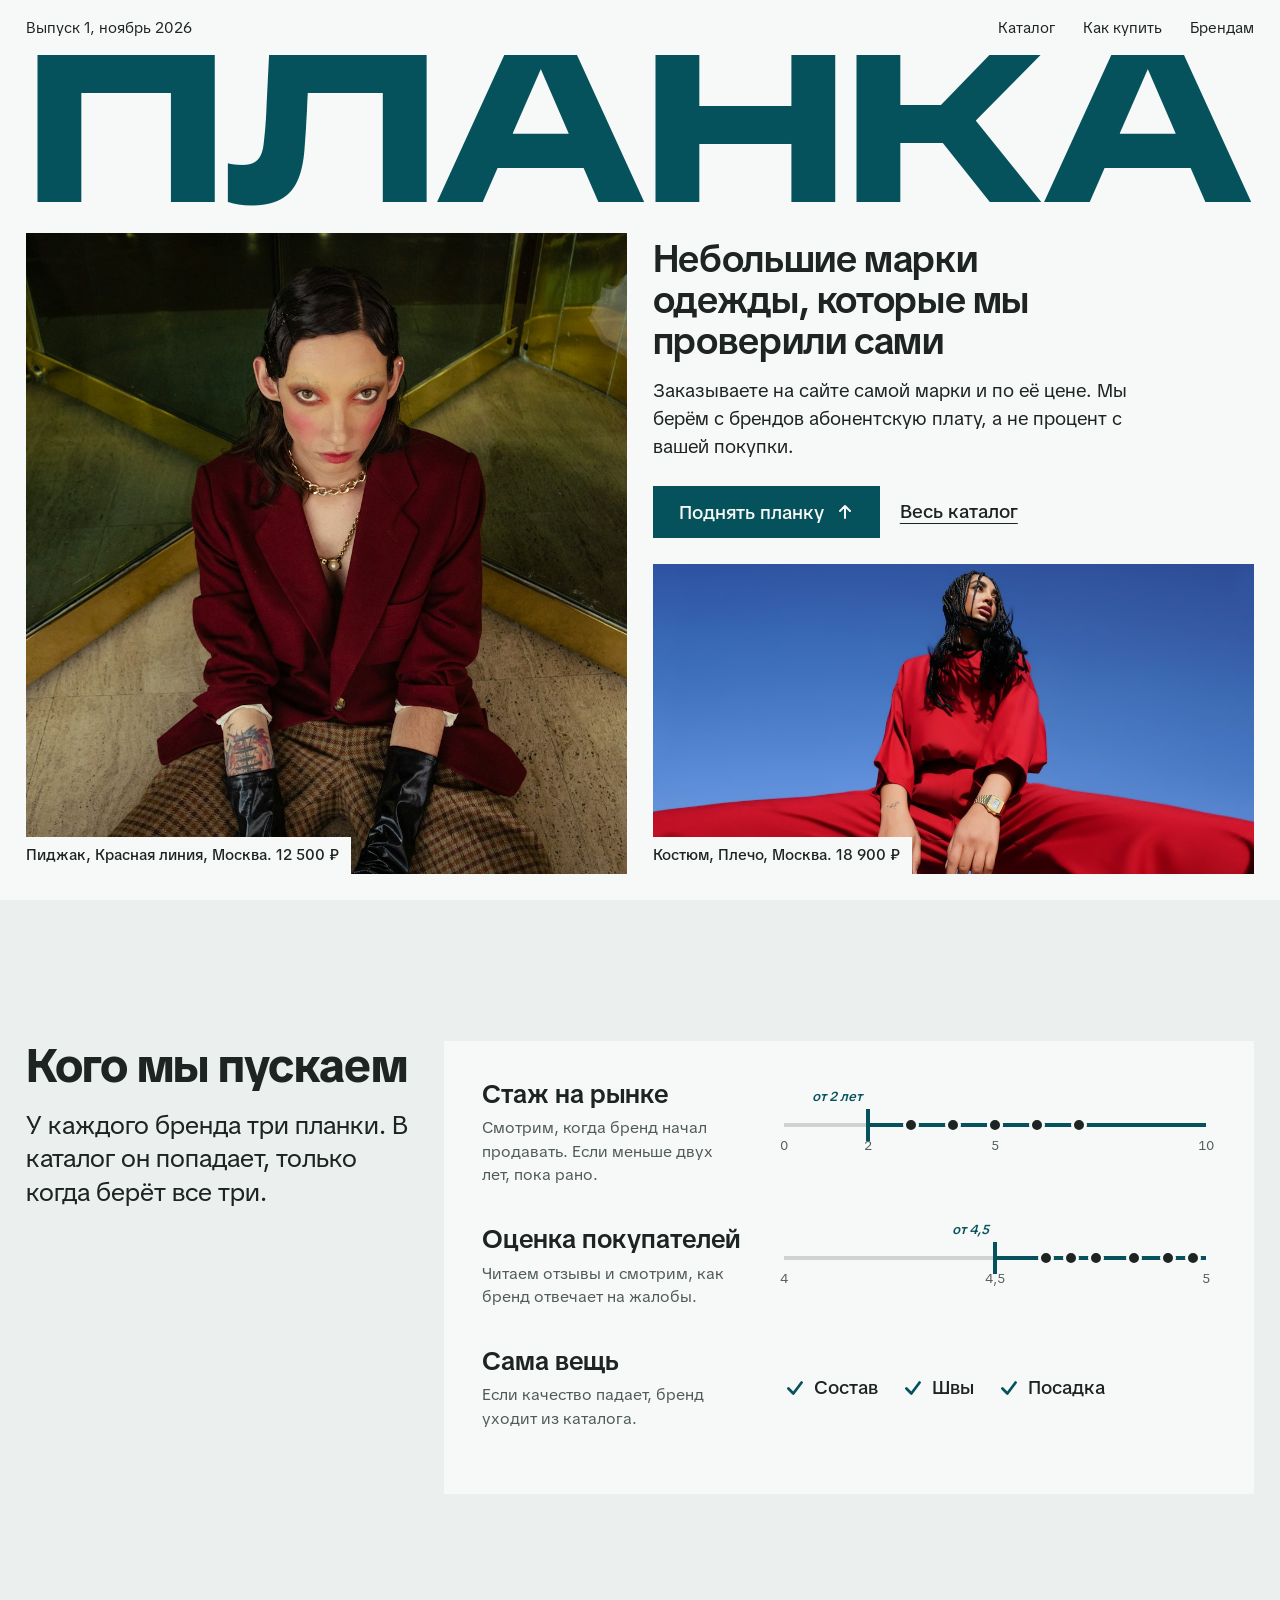
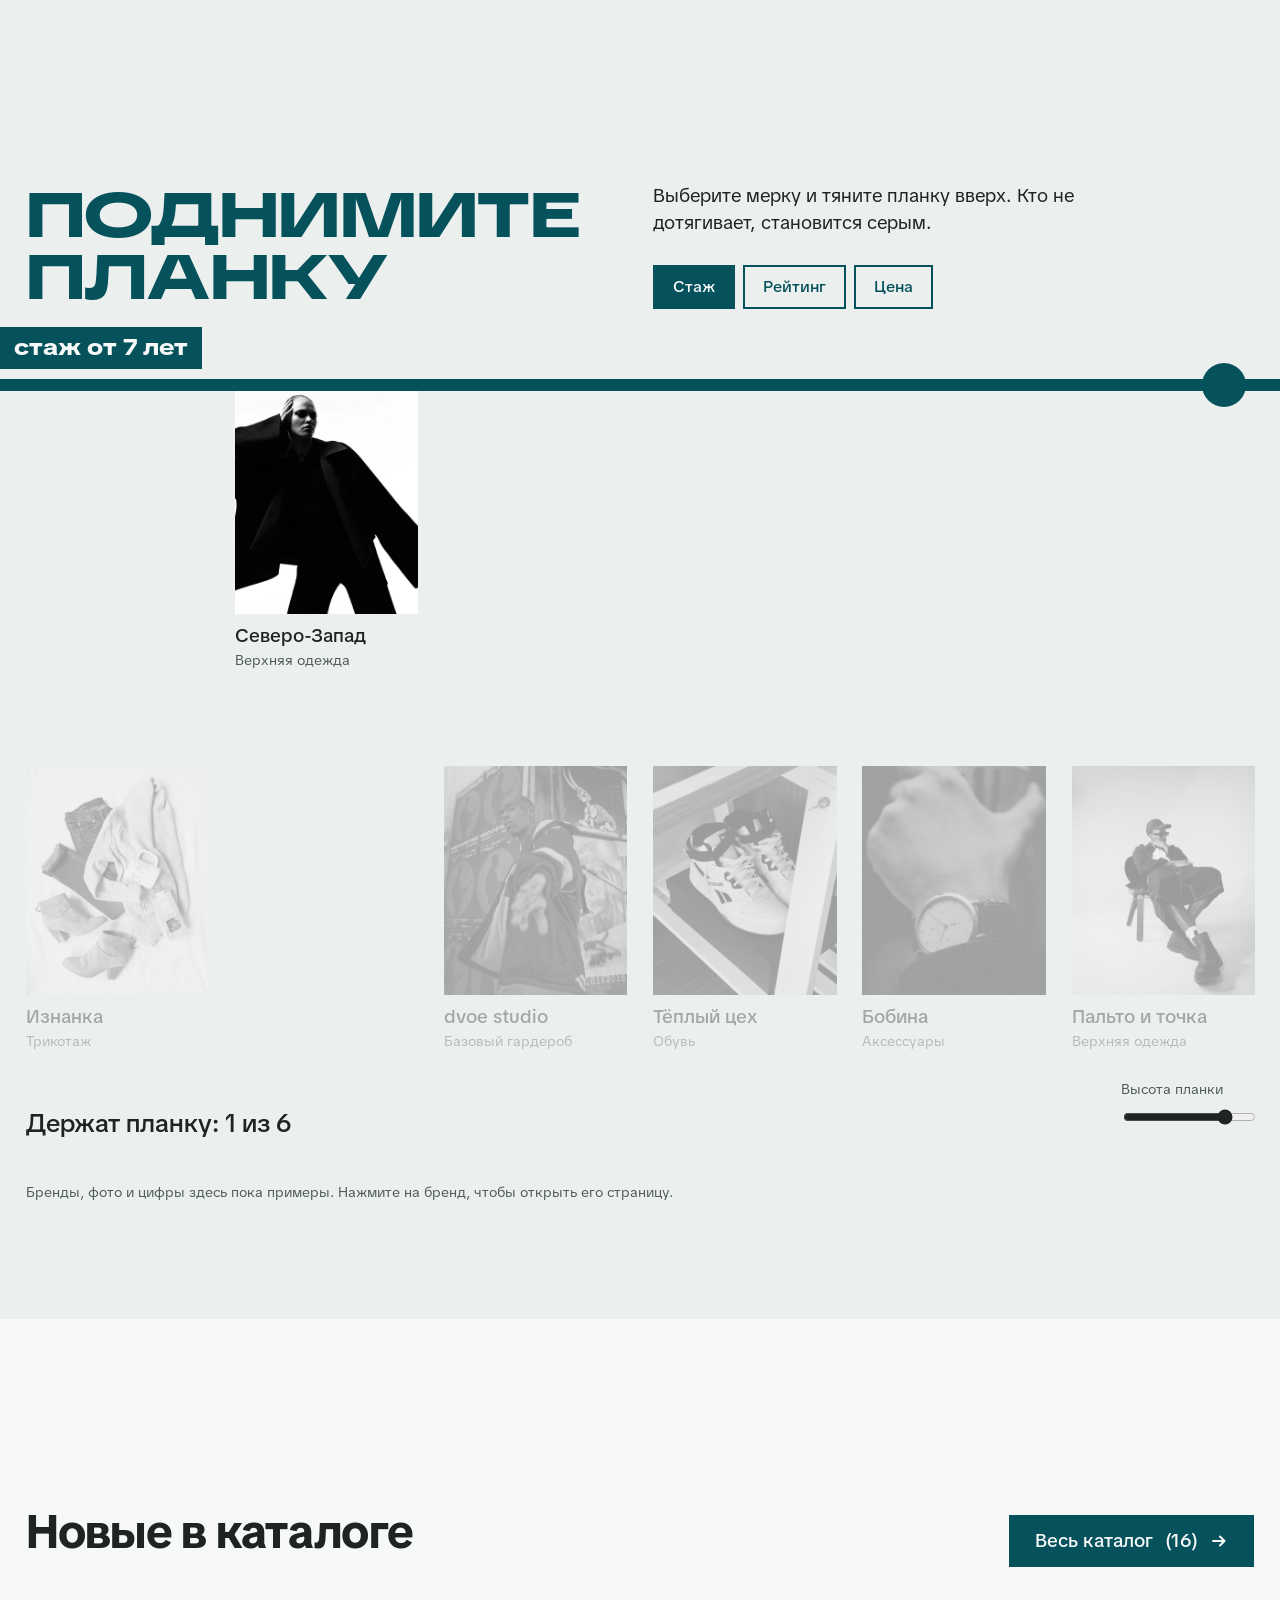
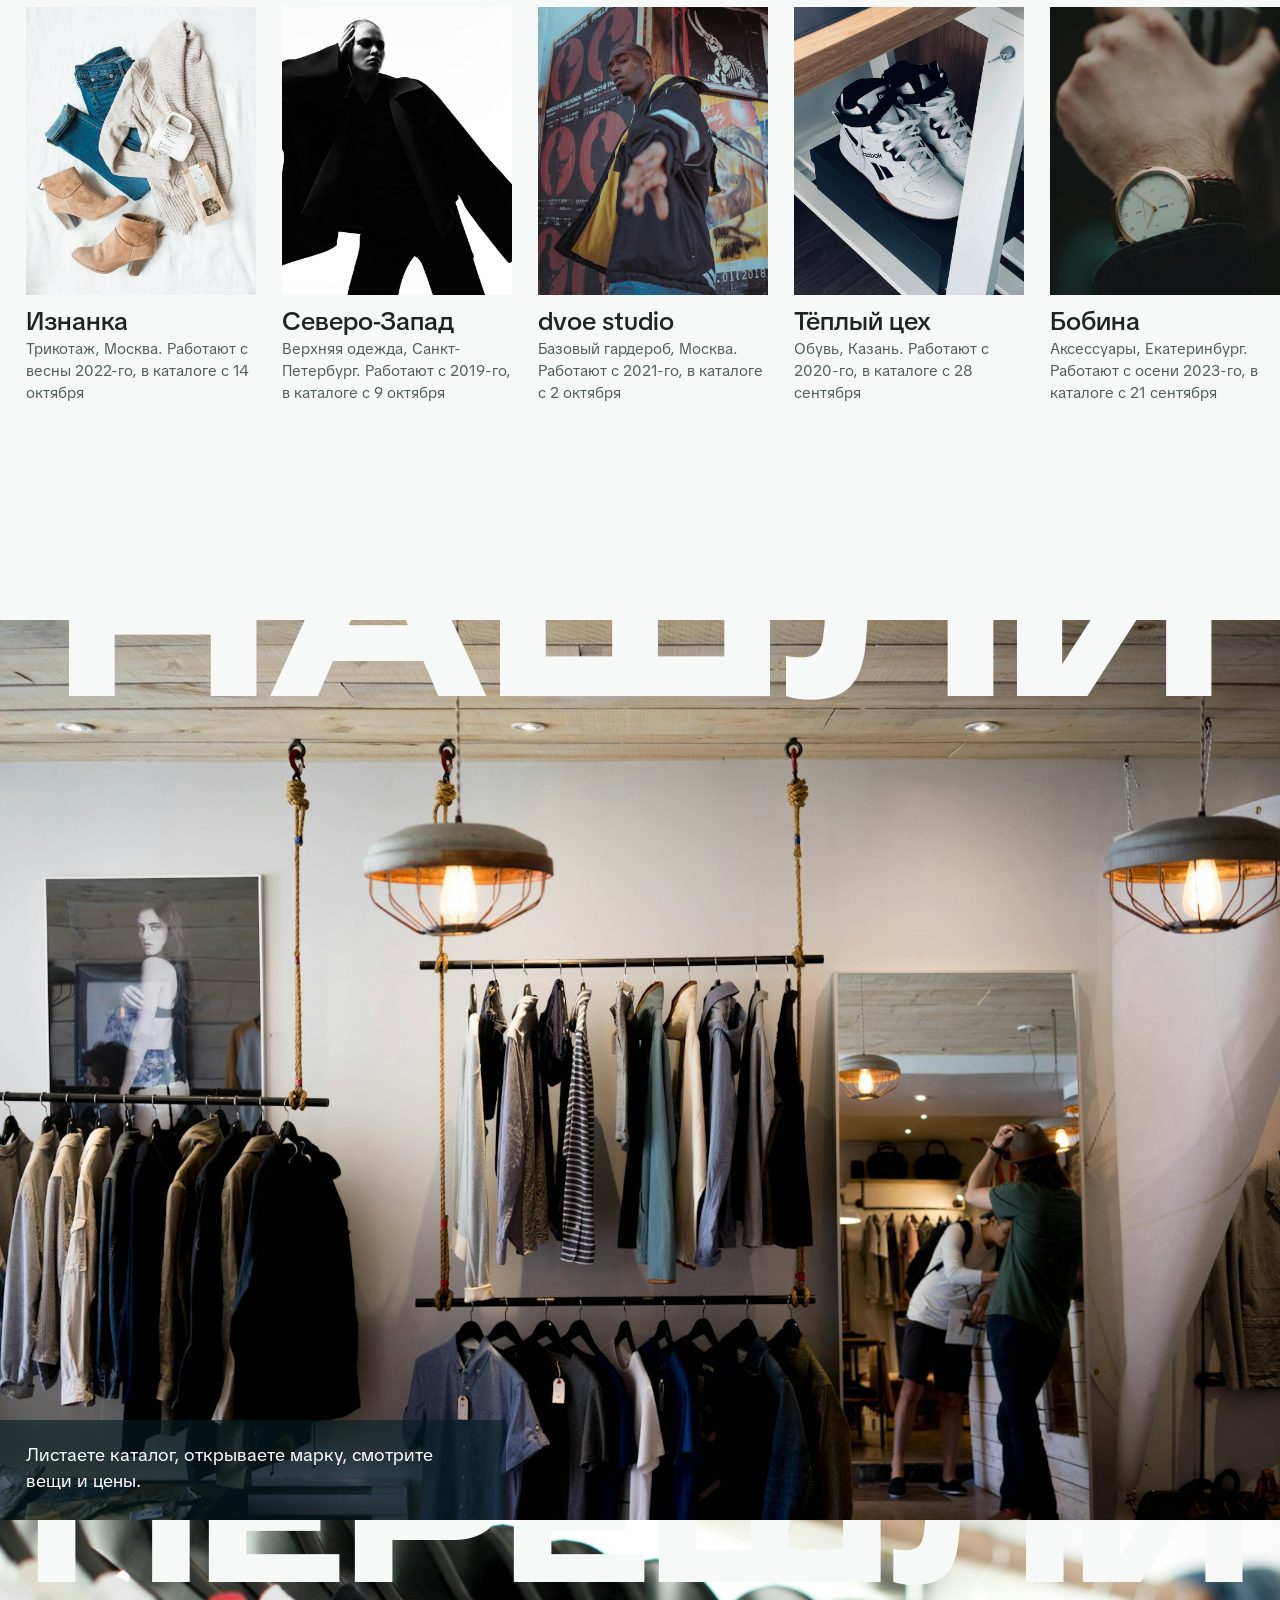
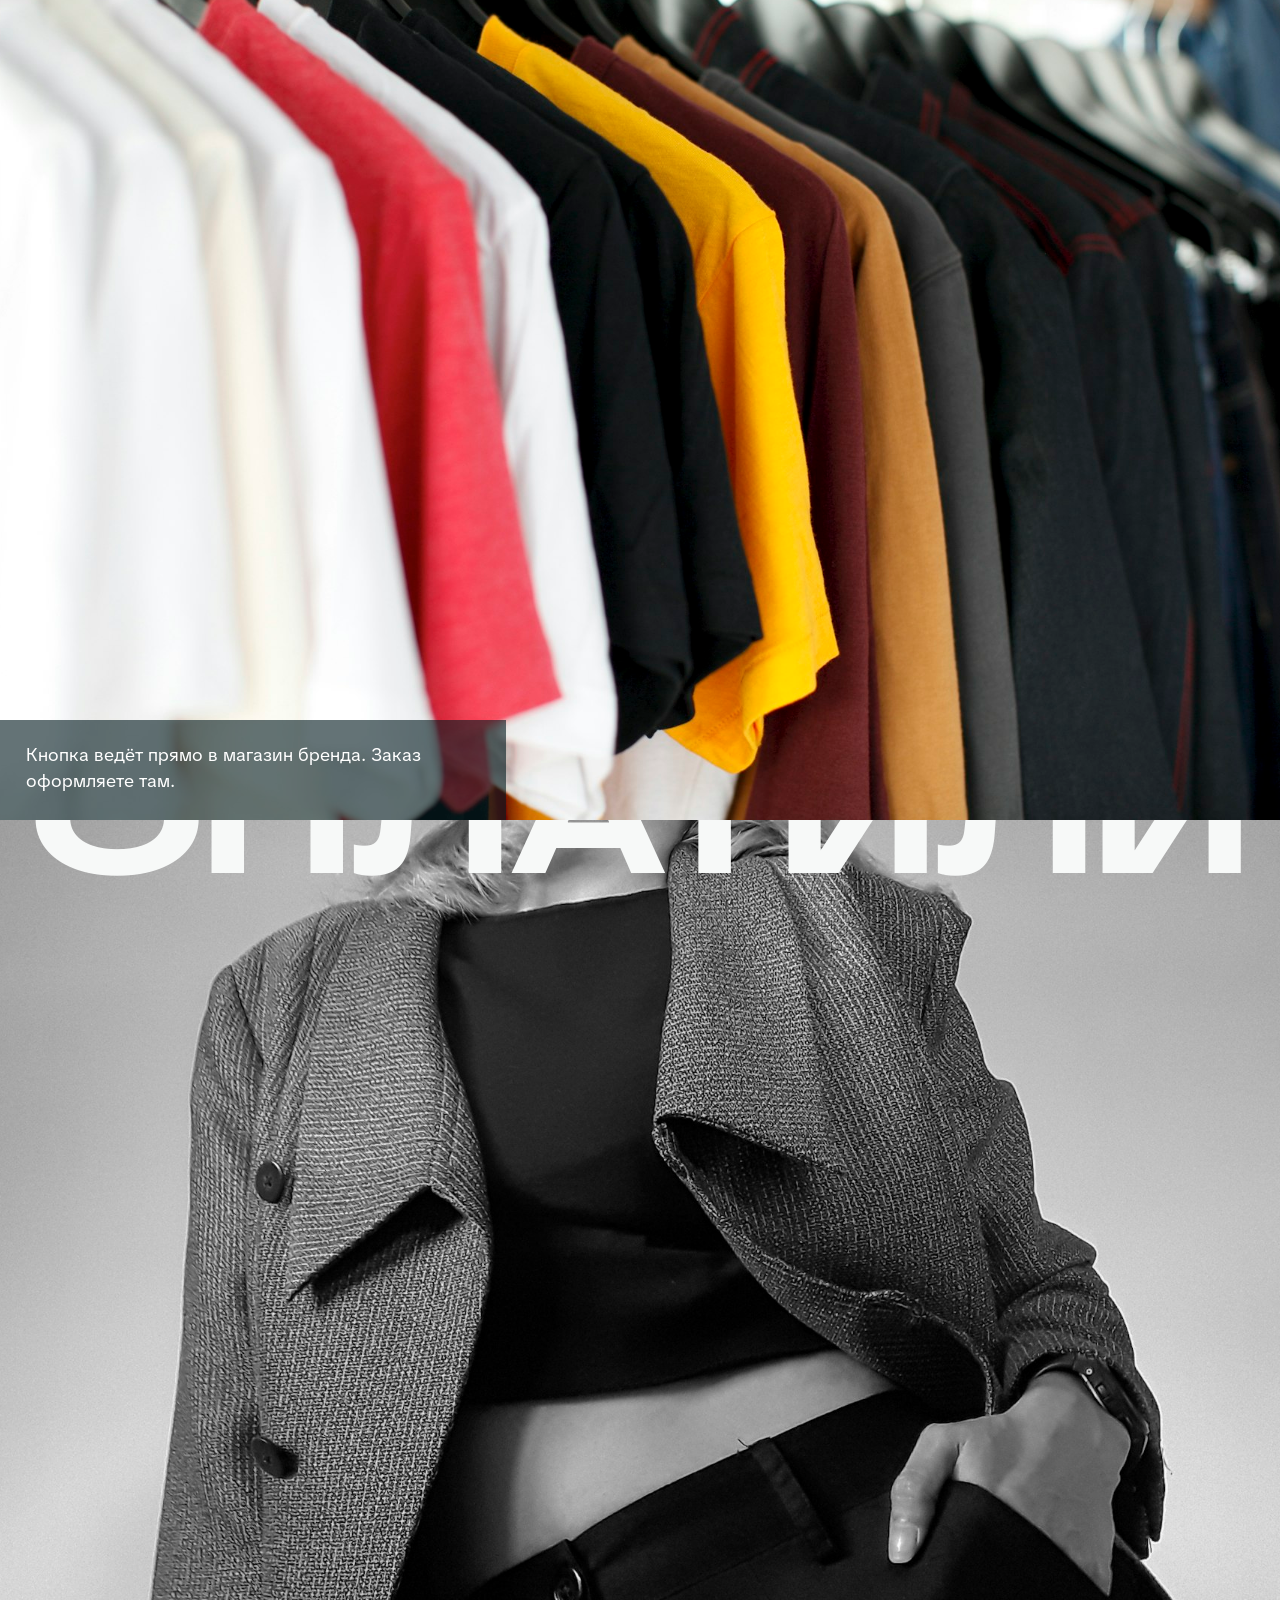
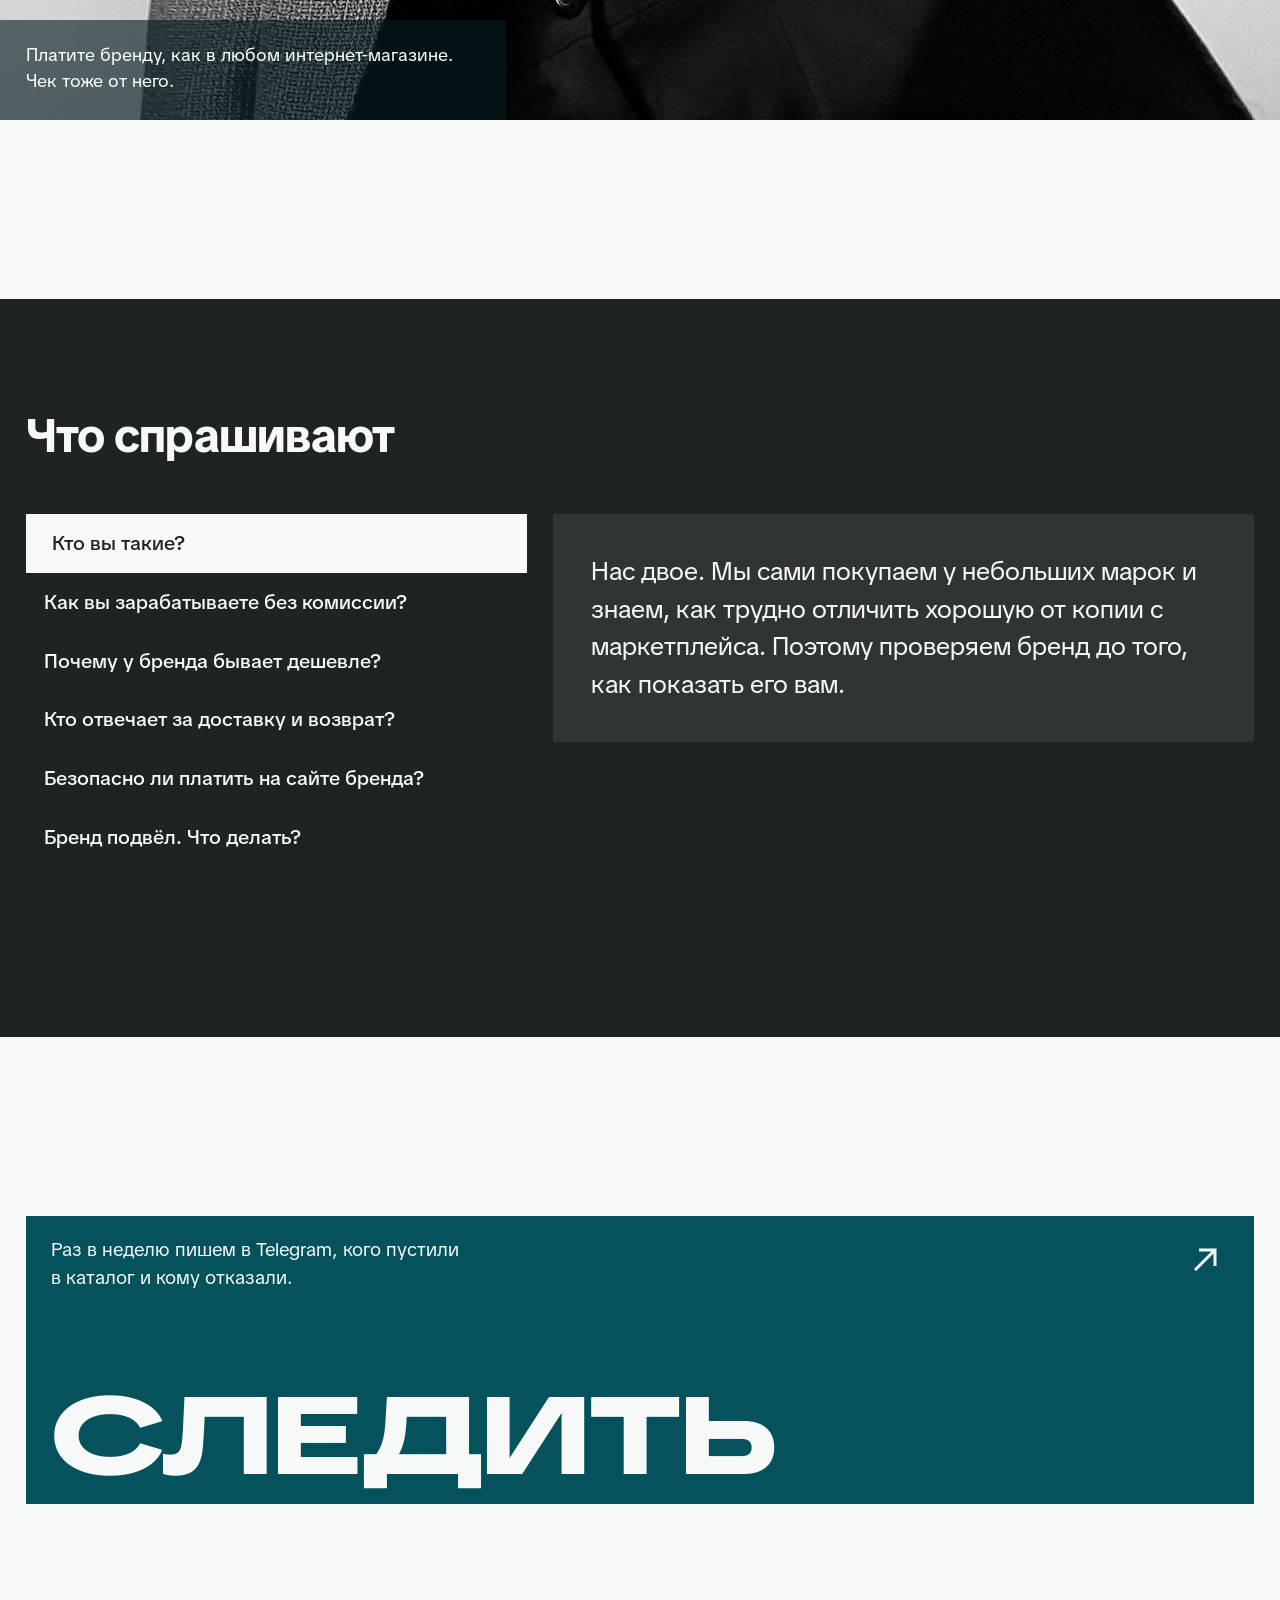
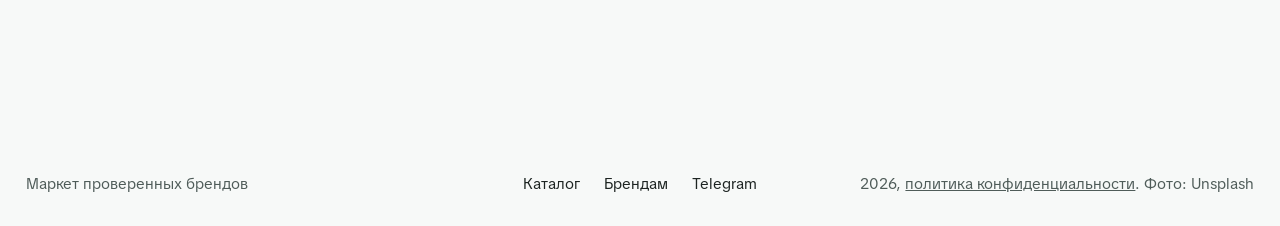
==== index.html @ 4680667b "Первая версия сайта Планки: шаблон с брендами-примерами" ====
<!doctype html>
<html lang="ru">
<head>
<meta charset="utf-8">
<meta name="viewport" content="width=device-width, initial-scale=1">
<title>Планка — небольшие марки одежды, которые мы проверили сами</title>
<meta name="description" content="Каталог небольших брендов одежды. Каждый проверяем сами: стаж, отзывы, качество вещей. Покупаете на сайте бренда по его цене.">
<meta name="theme-color" content="#f7f9f8">
<meta name="robots" content="noindex">
<meta property="og:type" content="website">
<meta property="og:title" content="Планка — небольшие марки одежды, которые мы проверили сами">
<meta property="og:description" content="Каталог небольших брендов одежды. Каждый проверяем сами: стаж, отзывы, качество вещей. Покупаете на сайте бренда по его цене.">
<meta property="og:image" content="og.png">
<meta property="og:locale" content="ru_RU">
<meta name="twitter:card" content="summary_large_image">
<link rel="icon" href="favicon.svg" type="image/svg+xml">
<link rel="preconnect" href="https://fonts.googleapis.com">
<link rel="preconnect" href="https://fonts.gstatic.com" crossorigin>
<link href="https://fonts.googleapis.com/css2?family=TikTok+Sans:wdth,wght@75..150,300..900&display=swap" rel="stylesheet">
<link rel="stylesheet" href="planka.css?v=6">
</head>
<body>
<header class="cover">
  <div class="topbar"><span>Выпуск 1, ноябрь 2026</span><nav aria-label="Разделы"><a href="catalog.html">Каталог</a><a href="#how">Как купить</a><a href="brands.html">Брендам</a></nav></div>
  <span class="mast disp" aria-hidden="true">Планка</span>
  <div class="cover-grid">
    <figure class="c-main"><img src="img/cover-main.jpg" width="1100" height="1300" alt="Человек в красном пиджаке сидит на лестнице"><figcaption class="cl">Пиджак, Красная линия, Москва. 12&nbsp;500&nbsp;₽</figcaption></figure>
    <div class="c-text">
      <h1>Небольшие марки одежды, которые мы проверили сами</h1>
      <p>Заказываете на сайте самой марки и по её цене. Мы берём с брендов абонентскую плату, а не процент с вашей покупки.</p>
      <div class="c-act"><a class="btn" href="#live">Поднять планку <svg viewBox="0 0 18 18" aria-hidden="true"><path d="M9 15V3M4 8l5-5 5 5" fill="none" stroke="currentColor" stroke-width="2" stroke-linecap="round" stroke-linejoin="round"/></svg></a><a class="link" href="catalog.html">Весь каталог</a></div>
    </div>
    <figure class="c-side"><img src="img/cover-side.jpg" width="1200" height="700" alt="Женщина в красном на фоне голубого неба"><figcaption class="cl">Костюм, Плечо, Москва. 18&nbsp;900&nbsp;₽</figcaption></figure>
  </div>
</header>


<section class="intro" aria-labelledby="intro-h">
  <div class="i-head">
    <h2 id="intro-h">Кого мы пускаем</h2>
    <p class="i-lead">У каждого бренда три планки. В каталог он попадает, только когда берёт все три.</p>
  </div>
  <div class="gauges" id="gauges">
    <div class="g">
      <h3>Стаж на рынке</h3>
      <p>Смотрим, когда бренд начал продавать. Если меньше двух лет, пока рано.</p>
      <div class="axis" data-axis="years" data-min="0" data-max="10" data-ticks="0,2,5,10" data-thr="2" data-unit="лет" aria-hidden="true"></div>
    </div>
    <div class="g">
      <h3>Оценка покупателей</h3>
      <p>Читаем отзывы и смотрим, как бренд отвечает на жалобы.</p>
      <div class="axis" data-axis="rating" data-min="4" data-max="5" data-ticks="4,4.5,5" data-thr="4.5" aria-hidden="true"></div>
    </div>
    <div class="g">
      <h3>Сама вещь</h3>
      <p>Если качество падает, бренд уходит из каталога.</p>
      <ul class="checks">
        <li><svg viewBox="0 0 20 20" aria-hidden="true"><path d="M4 10.5 8.5 15 16 5"/></svg>Состав</li>
        <li><svg viewBox="0 0 20 20" aria-hidden="true"><path d="M4 10.5 8.5 15 16 5"/></svg>Швы</li>
        <li><svg viewBox="0 0 20 20" aria-hidden="true"><path d="M4 10.5 8.5 15 16 5"/></svg>Посадка</li>
      </ul>
    </div>
  </div>
</section>

<section class="live" id="live" aria-labelledby="live-h">
  <div class="live-head">
    <h2 id="live-h" class="disp">Поднимите планку</h2>
    <div>
      <p>Выберите мерку и тяните планку вверх. Кто не дотягивает, становится серым.</p>
      <div class="modes" role="group" aria-label="Что мерить">
        <button type="button" data-mode="years" aria-pressed="true">Стаж</button>
        <button type="button" data-mode="rating" aria-pressed="false">Рейтинг</button>
        <button type="button" data-mode="price" aria-pressed="false">Цена</button>
      </div>
    </div>
  </div>
  <div class="stage" id="stage">
    <div class="bar" id="bar"><span class="bar-label" id="barLabel">от 2 лет</span></div>
  </div>
  <div class="live-foot">
    <p class="count" id="count" aria-live="polite">Держат планку: 6 из 6</p>
    <label class="note">Высота планки<br><input type="range" id="range" min="0" max="100" value="0"></label>
  </div>
  <p class="note">Бренды, фото и цифры здесь пока примеры. Нажмите на бренд, чтобы открыть его страницу.</p>
</section>

<section class="list" id="all" aria-labelledby="all-h">
  <div class="list-head">
    <h2 id="all-h">Новые в каталоге</h2>
    <a class="btn" href="catalog.html">Весь каталог <span id="total"></span> <svg viewBox="0 0 18 18" aria-hidden="true"><path d="M3 9h11M10 4.5 14.5 9 10 13.5" fill="none" stroke="currentColor" stroke-width="2" stroke-linecap="round" stroke-linejoin="round"/></svg></a>
  </div>
  <div class="strip" id="strip"></div>
</section>

<section class="how" id="how" aria-labelledby="how-h">
  <h2 id="how-h">Как купить</h2>
  <div class="verb" style="--len:5"><img src="img/verb-1.jpg" alt="Магазин одежды с вешалками" loading="lazy"><div class="w disp"><span>Нашли</span></div><p class="s">Листаете каталог, открываете марку, смотрите вещи и цены.</p></div>
  <div class="verb" style="--len:7"><img src="img/verb-2.jpg" alt="Рубашки на вешалках" loading="lazy"><div class="w disp"><span>Перешли</span></div><p class="s">Кнопка ведёт прямо в магазин бренда. Заказ оформляете там.</p></div>
  <div class="verb" style="--len:8"><img src="img/verb-3.jpg" alt="Человек в пиджаке и брюках" loading="lazy"><div class="w disp"><span>Оплатили</span></div><p class="s">Платите бренду, как в любом интернет-магазине. Чек тоже от него.</p></div>
</section>

<section class="faq" aria-labelledby="faq-h">
  <h2 id="faq-h">Что спрашивают</h2>
  <div class="faq-list">
    <div class="qa on"><button class="q" type="button" aria-expanded="true" aria-controls="a0">Кто вы такие?</button><div class="a" id="a0" role="region"><p>Нас двое. Мы сами покупаем у небольших марок и знаем, как трудно отличить хорошую от копии с маркетплейса. Поэтому проверяем бренд до того, как показать его вам.</p></div></div>
    <div class="qa"><button class="q" type="button" aria-expanded="false" aria-controls="a1">Как вы зарабатываете без комиссии?</button><div class="a" id="a1" role="region"><p>Бренды платят фиксированную подписку за место в каталоге. С ваших покупок мы ничего не получаем.</p></div></div>
    <div class="qa"><button class="q" type="button" aria-expanded="false" aria-controls="a2">Почему у бренда бывает дешевле?</button><div class="a" id="a2" role="region"><p>Маркетплейс берёт с продавца комиссию и плату за логистику, и они сидят в цене. Мы процент не берём, поэтому бренд может поставить цену ниже.</p></div></div>
    <div class="qa"><button class="q" type="button" aria-expanded="false" aria-controls="a3">Кто отвечает за доставку и возврат?</button><div class="a" id="a3" role="region"><p>Бренд. Вы покупаете у него напрямую, правила указаны на его сайте.</p></div></div>
    <div class="qa"><button class="q" type="button" aria-expanded="false" aria-controls="a4">Безопасно ли платить на сайте бренда?</button><div class="a" id="a4" role="region"><p>Оплата проходит у бренда, мы её не видим. Перед подключением проверяем, что бренд работает официально и указывает реквизиты.</p></div></div>
    <div class="qa"><button class="q" type="button" aria-expanded="false" aria-controls="a5">Бренд подвёл. Что делать?</button><div class="a" id="a5" role="region"><p>Напишите нам. Разберёмся с брендом, и если он не прав, уберём его из каталога.</p></div></div>
  </div>
</section>

<a class="cta" href="#" data-cfg="tgChannel" data-soon="Канал запустим вместе с первыми настоящими брендами.">
  <p>Раз в неделю пишем в Telegram, кого пустили в каталог и кому отказали.</p>
  <svg viewBox="0 0 48 48" aria-hidden="true"><path d="M14 34 34 14M18 14h16v16" fill="none" stroke="currentColor" stroke-width="3"/></svg>
  <span class="big disp" style="display:inline-block">Следить</span>
</a>

<footer class="foot">
  <span>Маркет проверенных брендов</span>
  <nav aria-label="Подвал"><a href="catalog.html">Каталог</a><a href="brands.html">Брендам</a><a href="#" data-cfg="tgChannel" data-soon="Канал запустим вместе с первыми брендами.">Telegram</a></nav>
  <span>2026, <a href="privacy.html">политика конфиденциальности</a>. Фото: Unsplash</span>
</footer>
<script src="config.js?v=2"></script>
<script src="data/brands.js?v=2"></script>
<script src="app.js?v=6"></script>
</body>
</html>
---- planka.css ----
/* Планка: общие стили всех страниц */
:root{
  --bg:#f7f9f8;--surface:#ebf0ee;--ink:#1d2422;--muted:#4f5c59;--accent:#06525c;--accent-ink:#f7f9f8;--teal:#06525c;
  --step-small:clamp(.8125rem,.79rem + .1vw,.875rem);
  --step-body:clamp(1.0625rem,1rem + .25vw,1.1875rem);
  --step-lead:clamp(1.25rem,1.1rem + .7vw,1.625rem);
  --step-head:clamp(2rem,1.3rem + 3.2vw,4rem);
  --m:clamp(16px,2vw,28px);
  --ease:cubic-bezier(.16,1,.3,1);
}
*{box-sizing:border-box}
html{-webkit-text-size-adjust:100%;overflow-x:clip}
body{overflow-x:clip}
body{margin:0;background:var(--bg);color:var(--ink);font:400 var(--step-body)/1.45 "TikTok Sans",system-ui,sans-serif}
::selection{background:var(--ink);color:var(--bg)}
a{color:inherit}
:focus-visible{outline:3px solid var(--ink);outline-offset:3px}
h1,h2,h3{margin:0;font-weight:800}
.disp{font-stretch:150%;font-weight:800;text-transform:uppercase;letter-spacing:-.01em;line-height:1}
.btn{display:inline-flex;align-items:center;gap:12px;min-height:52px;padding:0 26px;background:var(--accent);color:var(--accent-ink);font:500 var(--step-body)/1 "TikTok Sans";text-decoration:none;border:0;border-radius:0;cursor:pointer;transition:transform .2s var(--ease),background .2s}
.btn:hover{background:#0a6873}
.btn:active{transform:translateY(1px)}
.btn svg{width:18px;height:18px}

/* ===== обложка: название во всю ширину, под ним плотная вёрстка ===== */
.cover{min-height:100svh;display:flex;flex-direction:column;padding:0 var(--m) var(--m)}
.topbar{position:relative;z-index:3;display:flex;justify-content:space-between;align-items:center;gap:24px;padding:18px 0 6px;font-size:15px}
.topbar nav{display:flex;gap:28px}
.topbar a{text-decoration:none}
.topbar a:hover{text-decoration:underline;text-underline-offset:4px}
.mast{display:block;color:var(--teal);align-self:flex-start;line-height:.8;white-space:nowrap;margin:0 0 clamp(14px,1.6vw,24px)}
.cover-grid{flex:1;display:grid;grid-template-columns:repeat(12,1fr);grid-template-rows:auto 1fr;column-gap:var(--m);row-gap:var(--m);min-height:0}
.c-main{grid-column:1/7;grid-row:1/3;margin:0;overflow:hidden;min-height:420px;position:relative}
.c-main img,.c-side img{position:absolute;inset:0;width:100%;height:100%;object-fit:cover;display:block}
.cl{position:absolute;left:0;bottom:0;z-index:1;background:var(--bg);color:var(--ink);padding:8px 12px 8px 0;margin:0;font-size:15px;font-weight:500}
.c-text{grid-column:7/13;grid-row:1;padding-top:6px}
.cover h1{font-size:clamp(26px,1rem + 1.7vw,44px);font-weight:600;line-height:1.08;letter-spacing:-.01em;max-width:18ch}
.cover p{margin:16px 0 0;font-size:var(--step-body);max-width:44ch}
.c-act{display:flex;align-items:center;gap:20px;flex-wrap:wrap;margin-top:26px}
.c-act a.link{font-weight:500;text-underline-offset:5px}
.c-side{grid-column:7/13;grid-row:2;margin:0;position:relative;overflow:hidden;min-height:200px}
@keyframes drift{from{transform:scale(1.12)}to{transform:scale(1)}}

/* название журнала собирается из букв */
.mast .ch{display:inline-block;transform:translateY(40%);opacity:0;animation:up .9s var(--ease) forwards}
@keyframes up{to{transform:none;opacity:1}}
.mast.done .ch{animation:none;transform:none;opacity:1}
/* кого пускаем: одна схема из трёх планок, заполняется при прокрутке */
.intro{background:var(--surface);padding:clamp(100px,11vw,170px) var(--m);display:grid;grid-template-columns:repeat(12,1fr);column-gap:var(--m);row-gap:40px;align-items:start}
.i-head{grid-column:1/5;position:sticky;top:40px}
.intro h2{font-size:clamp(30px,1.2rem + 2.2vw,52px);font-weight:700;line-height:1.05;letter-spacing:-.015em}
.i-lead{margin:18px 0 0;font-size:var(--step-lead);line-height:1.3}
.gauges{grid-column:5/13;background:var(--bg);padding:clamp(28px,3vw,48px) clamp(24px,3vw,48px) clamp(16px,2vw,28px)}
.g{display:grid;grid-template-columns:minmax(0,1fr) minmax(0,1.7fr);gap:6px 32px;padding-bottom:clamp(28px,3vw,44px)}
.g h3{grid-column:1;font-size:var(--step-lead);font-weight:600;line-height:1.2}
.g p{grid-column:1;margin:0;color:var(--muted);font-size:16px}
.axis{grid-column:2;grid-row:1/3;align-self:center;position:relative;height:60px;margin:0 10px}
.axis .ln{position:absolute;left:0;right:0;top:20px;height:4px;background:rgba(29,36,34,.18)}
.axis .ok{position:absolute;top:20px;height:4px;right:0;background:var(--teal)}
.axis .tick{position:absolute;top:34px;transform:translateX(-50%);font-size:13px;color:var(--muted);font-variant-numeric:tabular-nums}
.axis .thr{position:absolute;top:6px;width:4px;height:32px;margin-left:-2px;background:var(--teal)}
.axis .thr span{position:absolute;bottom:calc(100% + 2px);right:8px;font-size:13px;font-weight:600;white-space:nowrap;color:var(--teal)}
.axis .dot{position:absolute;top:14px;width:16px;height:16px;margin-left:-8px;border-radius:50%;background:var(--ink);border:3px solid var(--bg)}
.checks{grid-column:2;grid-row:1/3;align-self:center;list-style:none;margin:0 10px;padding:0;display:flex;gap:12px 24px;flex-wrap:wrap;font-size:var(--step-lead);font-weight:500}
.checks li{display:flex;align-items:center;gap:8px;white-space:nowrap}
@media (min-width:901px){.checks{flex-wrap:nowrap;font-size:19px;gap:24px}}
.checks svg{width:22px;height:22px;fill:none;stroke:var(--teal);stroke-width:2.5;stroke-linecap:round;stroke-linejoin:round}

/* ===== живая планка ===== */
.live{background:var(--surface);padding:clamp(80px,10vw,160px) var(--m) clamp(64px,8vw,120px)}
.live-head{display:grid;grid-template-columns:minmax(0,1fr) minmax(0,1fr);gap:var(--m);align-items:end}
.live h2{font-size:var(--step-head);color:var(--teal)}
.live-head p{max-width:44ch}
.modes{display:flex;gap:8px;flex-wrap:wrap;margin-top:28px}
.modes button{font:500 16px/1 "TikTok Sans";min-height:44px;padding:0 18px;border:2px solid var(--teal);background:transparent;color:var(--teal);cursor:pointer;transition:background .2s,color .2s}
.modes button[aria-pressed=true]{background:var(--teal);color:var(--bg)}
.modes button:hover{background:rgba(6,82,92,.08)}
.modes button[aria-pressed=true]:hover{background:var(--teal)}
.stage{position:relative;margin-top:40px;height:min(78svh,720px);touch-action:none;cursor:ns-resize;user-select:none}
.jumper{position:absolute;bottom:0;width:calc((100% - var(--m)*5)/6);transition:transform .6s var(--ease),opacity .4s,filter .4s}
.jumper .ph{aspect-ratio:4/5;overflow:hidden;background:#d4dedb}
.jumper img{width:100%;height:100%;object-fit:cover;display:block;pointer-events:none;-webkit-user-drag:none}
.jumper b{display:block;margin-top:8px;font-size:var(--step-body);font-weight:500}
.jumper small{display:block;font-size:var(--step-small);color:var(--muted)}
.jumper.out{filter:grayscale(1);opacity:.35}
.bar{position:absolute;left:calc(var(--m)*-1);right:calc(var(--m)*-1);height:12px;background:var(--teal);transform:translateY(50%);z-index:2;transition:bottom .25s var(--ease)}
.bar::after{content:"";position:absolute;right:calc(var(--m) + 8px);top:50%;width:44px;height:44px;transform:translateY(-50%);background:var(--teal);border-radius:50%}
.bar-label{position:absolute;left:0;bottom:22px;background:var(--teal);color:var(--bg);padding:10px 14px;font:800 clamp(16px,1rem + .5vw,22px)/1 "TikTok Sans";font-stretch:125%;white-space:nowrap}
.live-foot{display:flex;justify-content:space-between;gap:var(--m);flex-wrap:wrap;margin-top:28px}
.count{font-size:var(--step-lead);font-weight:500}
.live input[type=range]{width:min(420px,100%);accent-color:var(--ink);height:32px}
.note{font-size:var(--step-small);color:var(--muted)}

/* ===== все бренды: лента новых, весь справочник — на отдельной странице ===== */
.list{padding:clamp(120px,14vw,200px) 0 0}
.list-head{display:flex;justify-content:space-between;align-items:end;gap:var(--m);flex-wrap:wrap;padding:0 var(--m)}
.list h2{font-size:clamp(30px,1.2rem + 2.2vw,52px);font-weight:700;letter-spacing:-.015em}
.strip{display:grid;grid-auto-flow:column;grid-auto-columns:clamp(200px,18vw,280px);gap:var(--m);overflow-x:auto;scroll-snap-type:x mandatory;scroll-padding-inline:var(--m);padding:40px var(--m) 8px;scrollbar-width:thin;scrollbar-color:var(--ink) var(--surface)}
.strip a{scroll-snap-align:start;text-decoration:none}
.strip .ph{aspect-ratio:4/5;overflow:hidden;background:var(--surface)}
.strip img{width:100%;height:100%;object-fit:cover;display:block}
.strip a:hover b{text-decoration:underline;text-underline-offset:5px}
.strip b{display:block;margin-top:12px;font-size:var(--step-lead);font-weight:500;line-height:1.1}
.strip small{display:block;margin-top:4px;color:var(--muted);font-size:15px}

/* ===== как купить: глагол держится в центре своего экрана ===== */
.how{margin-top:clamp(120px,14vw,220px)}
.verb{position:relative;height:100svh;overflow:clip}
.verb img{position:absolute;inset:0;width:100%;height:100%;object-fit:cover}
.verb .w{position:sticky;top:50%;transform:translateY(-50%);text-align:center;z-index:2;color:var(--bg);white-space:nowrap;padding:0 var(--m)}
.verb .s{position:absolute;left:0;bottom:0;z-index:2;max-width:46ch;margin:0;padding:22px var(--m) 26px;background:rgba(6,30,34,.62);color:#fff;font-size:18px}
.how h2{position:absolute;width:1px;height:1px;overflow:hidden;clip:rect(0 0 0 0)}

/* ===== вопросы: список слева, большой ответ справа ===== */
.faq{margin-top:clamp(120px,14vw,200px);padding:clamp(72px,8vw,120px) var(--m);background:var(--ink);color:var(--bg)}
.faq h2{font-size:clamp(30px,1.2rem + 2.2vw,52px);font-weight:700;letter-spacing:-.015em}
.faq-list{position:relative;margin-top:44px;display:grid;grid-template-columns:minmax(0,5fr) minmax(0,7fr);grid-auto-rows:min-content;column-gap:var(--m);min-height:420px}
.qa{display:contents}
.q{grid-column:1;text-align:left;display:flex;gap:16px;align-items:baseline;padding:16px 18px;border:0;background:transparent;color:inherit;font:500 clamp(18px,1rem + .35vw,22px)/1.3 "TikTok Sans";cursor:pointer;transition:background .25s,color .25s,padding .3s var(--ease)}
.q:hover{background:rgba(247,249,248,.08)}
.qa.on .q{background:var(--bg);color:var(--ink);padding-left:26px}
.qn{font-size:14px;opacity:.6;font-variant-numeric:tabular-nums}
.a{grid-column:2;grid-row:1/span 6;align-self:start;background:rgba(247,249,248,.08);padding:clamp(28px,3vw,48px);opacity:0;visibility:hidden;transform:translateY(16px);transition:opacity .35s,transform .45s var(--ease),visibility 0s .35s}
.qa.on .a{opacity:1;visibility:visible;transform:none;transition:opacity .35s,transform .45s var(--ease)}
.a-q{margin:0 0 22px;font-size:clamp(24px,1rem + 1.6vw,40px);line-height:1.05}
.a p{margin:0;font-size:var(--step-lead);line-height:1.45;max-width:40ch}
.faq :focus-visible{outline-color:var(--bg)}

/* ===== одно слово — кнопка ===== */
.cta{display:block;margin:clamp(120px,14vw,200px) var(--m) 0;height:clamp(240px,32svh,340px);background:var(--accent);color:var(--accent-ink);text-decoration:none;position:relative;transition:background .15s,color .15s}
.cta:hover,.cta:focus-visible{background:var(--accent-ink);color:var(--accent)}
.cta p{position:absolute;top:20px;left:var(--m);margin:0;max-width:min(34ch,calc(100% - 110px));font-size:var(--step-body)}
.cta svg{position:absolute;top:20px;right:var(--m);width:48px;height:48px}
.cta .big{position:absolute;left:var(--m);bottom:24px;white-space:nowrap;line-height:.8}

/* подвал одной строкой */
.foot{margin-top:30svh;display:grid;grid-template-columns:1fr auto 1fr;align-items:baseline;gap:24px;padding:0 var(--m) 30px;font-size:15px;color:var(--muted)}
.foot nav{display:flex;gap:24px}.foot nav a{color:var(--ink);text-decoration:none}
.foot span:last-child{text-align:right}

/* появление частей секции */
.rise{opacity:0;transform:translateY(24px);transition:opacity .7s var(--ease),transform .7s var(--ease)}
.rise.in{opacity:1;transform:none}
.no-js .rise{opacity:1;transform:none}

@media (max-width:900px){
  .topbar nav a:not(:last-child){display:none}
  .cover{min-height:0}
  .cover-grid{grid-template-columns:1fr 1fr;grid-template-rows:auto}
  .c-main{grid-column:1/-1;grid-row:auto;min-height:0;aspect-ratio:4/5}
  .c-text{grid-column:1/-1;grid-row:auto}
  .c-side{display:none}
  .intro{display:block}
  .i-head{position:static;margin-bottom:28px}
  .g{grid-template-columns:1fr}
  .axis,.checks{grid-column:1;grid-row:auto;margin-top:22px}
  .live-head{grid-template-columns:1fr}
  .stage{height:calc(6 * 76px);cursor:ew-resize;margin-top:76px}
  .jumper{width:auto;bottom:auto;display:flex;align-items:center;gap:10px}
  .jumper .ph{width:52px;flex:none}
  .jumper b{margin:0;font-size:15px;white-space:nowrap}.jumper small{display:none}
  .bar{left:auto;right:auto;top:-12px;bottom:-12px!important;width:10px;height:auto;transform:translateX(-50%)}
  .bar::after{right:auto;left:50%;top:auto;bottom:-22px;transform:translateX(-50%)}
  .bar-label{left:14px;bottom:auto;top:-34px;font-size:14px}
  .strip{grid-auto-columns:62%}
  .verb .s{right:0;font-size:16px;max-width:none}
  .faq-list{display:block;min-height:0}
  .qa{display:block;margin-bottom:6px}
  .q{width:100%}
  .a{display:none;opacity:1;visibility:visible;transform:none;padding:18px 18px 22px;background:var(--bg);color:var(--ink)}
  .qa.on .a{display:block}
  .a-q{display:none}
  .a p:last-child{font-size:17px}
  .foot{grid-template-columns:1fr;gap:8px;margin-top:20svh}
  .foot span:last-child{text-align:left}
}
@media (prefers-reduced-motion:reduce){
  *{transition:none!important;animation:none!important}
  .rise{opacity:1;transform:none}
}

/* ===== общие мелочи ===== */
.page{padding:0 var(--m)}
.page .topbar b{font-size:22px}
.vh{position:absolute;width:1px;height:1px;overflow:hidden;clip:rect(0 0 0 0)}
.cfg-note{flex-basis:100%;margin:6px 0 0;font-size:15px;color:var(--muted)}
.cta .cfg-note{position:absolute;left:var(--m);top:84px;color:inherit;opacity:.85}

/* ===== справочник ===== */
.vh{position:absolute;width:1px;height:1px;overflow:hidden;clip:rect(0 0 0 0)}
.cat-page{padding:0 var(--m) clamp(80px,10vw,140px)}
.cat-head{display:grid;grid-template-columns:minmax(0,1fr) minmax(0,1.2fr);gap:var(--m);align-items:end;margin-top:clamp(40px,6vw,90px)}
.cat-head h1{font-size:clamp(34px,1.3rem + 2.6vw,60px);font-weight:700;letter-spacing:-.015em}
.dir-tools{display:grid;gap:14px}
.search input{width:100%;min-height:52px;padding:0 18px;border:2px solid var(--ink);background:var(--bg);color:var(--ink);font:400 var(--step-body)/1 "TikTok Sans";border-radius:0}
.search input::placeholder{color:var(--muted)}
.chips{display:flex;gap:8px;flex-wrap:wrap}
.chips button{font:500 15px/1 "TikTok Sans";min-height:40px;padding:0 14px;border:0;background:var(--surface);color:var(--ink);cursor:pointer;transition:background .2s,color .2s}
.chips button[aria-pressed=true]{background:var(--ink);color:var(--bg)}
.chips button span{opacity:.6;margin-left:6px;font-variant-numeric:tabular-nums}
.dir{margin-top:48px}
.grp{display:grid;grid-template-columns:clamp(64px,9vw,140px) minmax(0,1fr);gap:var(--m);padding-top:20px}
.grp+.grp{margin-top:20px}
.grp>.L{position:sticky;top:16px;align-self:start;font-size:clamp(48px,6vw,96px);line-height:.85}
.row{display:grid;grid-template-columns:56px minmax(0,2fr) minmax(0,1.3fr) minmax(0,1.2fr) 90px 24px;gap:20px;align-items:center;padding:10px 12px;margin:0 -12px;text-decoration:none;transition:background .2s}
.row:hover,.row:focus-visible{background:var(--surface)}
.row .t{width:56px;aspect-ratio:4/5;overflow:hidden;background:var(--surface)}
.row .t img{width:100%;height:100%;object-fit:cover;display:block;filter:grayscale(1);transition:filter .3s}
.row:hover .t img{filter:none}
.row .n{font-size:clamp(20px,1rem + .9vw,30px);font-weight:500;line-height:1.1}
.row .c{color:var(--muted)}
.row .y{text-align:right;font-variant-numeric:tabular-nums}
.row svg{width:20px;height:20px;transition:transform .25s var(--ease)}
.row:hover svg{transform:translateX(4px)}
.empty{margin-top:24px;font-size:var(--step-lead)}
@media (max-width:900px){
  .cat-head{grid-template-columns:1fr}
  .grp{grid-template-columns:44px minmax(0,1fr);gap:12px}
  .grp>.L{font-size:40px}
  .row{grid-template-columns:48px minmax(0,1fr) auto;gap:4px 14px;padding:10px 8px;margin:0 -8px}
  .row .t{width:48px;grid-row:1/3}
  .row .n{font-size:20px}
  .row .c{grid-column:2;font-size:14px}
  .row .c+.c{display:none}
  .row .y{grid-row:1;grid-column:3;font-size:14px}
  .row svg{display:none}
}


/* ===== страница бренда ===== */
.b-cover{display:grid;grid-template-columns:repeat(12,1fr);column-gap:var(--m);row-gap:var(--m);margin-top:clamp(14px,2vw,28px)}
.b-photo{grid-column:1/7;margin:0;position:relative;overflow:hidden;aspect-ratio:4/5;background:var(--surface)}
.b-photo img{position:absolute;inset:0;width:100%;height:100%;object-fit:cover}
.b-info{grid-column:7/13;align-self:start}
.b-name{display:block;color:var(--teal);line-height:.85;white-space:nowrap}
.b-tag{display:inline-block;margin-top:18px;background:var(--ink);color:var(--bg);font-size:14px;padding:6px 10px}
.b-fields{display:grid;grid-template-columns:1fr 1fr;gap:18px 24px;margin:28px 0 0;padding:22px 0 0;border-top:4px solid var(--ink)}
.b-fields div{margin:0}
.b-fields dt{font-size:14px;color:var(--muted)}
.b-fields dd{margin:4px 0 0;font-size:var(--step-lead);font-weight:500;line-height:1.2}
.b-about{margin:28px 0 0;font-size:var(--step-lead);line-height:1.35;max-width:36ch}
.b-act{display:flex;gap:16px;align-items:center;flex-wrap:wrap;margin-top:30px}
.btn[aria-disabled=true]{background:var(--surface);color:var(--muted);cursor:default}
.b-why{background:var(--surface);margin:clamp(80px,10vw,140px) calc(var(--m)*-1) 0;padding:clamp(56px,7vw,100px) var(--m);display:grid;grid-template-columns:repeat(12,1fr);column-gap:var(--m)}
.b-why h2,.b-items h2{font-size:clamp(28px,1.1rem + 2vw,46px);font-weight:700;letter-spacing:-.015em}
.b-why h2{grid-column:1/5}
.b-why .gauges{grid-column:5/13}
.axis .dot.me{background:var(--teal);width:22px;height:22px;margin-left:-11px;top:11px}
.b-items{padding:clamp(80px,10vw,140px) 0 0}
.items{margin-top:28px;font-size:clamp(19px,1rem + .6vw,26px)}
.items div{display:grid;grid-template-columns:minmax(0,2fr) minmax(0,1.4fr) auto;gap:20px;align-items:baseline;padding:14px 0}
.items div+div{border-top:2px solid var(--surface)}
.items span{color:var(--muted);font-size:.75em}
.items b{font-weight:500;font-variant-numeric:tabular-nums;white-space:nowrap}
.b-items .note{margin-top:18px}
.b-more{padding:clamp(80px,10vw,140px) 0 0}

/* ===== страница для брендов ===== */
.br-hero{display:grid;grid-template-columns:repeat(12,1fr);column-gap:var(--m);row-gap:var(--m);margin-top:clamp(14px,2vw,28px)}
.br-photo{grid-column:7/13;grid-row:1/3;margin:0;position:relative;overflow:hidden;min-height:520px}
.br-photo img{position:absolute;inset:0;width:100%;height:100%;object-fit:cover}
.br-text{grid-column:1/7}
.br-text h1{font-size:clamp(30px,1rem + 2.4vw,56px);font-weight:700;line-height:1.05;letter-spacing:-.015em;max-width:16ch}
.br-text p{margin:18px 0 0;font-size:var(--step-lead);line-height:1.35;max-width:36ch}
.terms{grid-column:1/7;align-self:end;display:grid;grid-template-columns:repeat(3,1fr);gap:var(--m)}
.terms div{background:var(--surface);padding:22px 20px}
.terms b{display:block;color:var(--teal);font-size:clamp(28px,1rem + 1.6vw,44px);font-stretch:140%;font-weight:800;line-height:1}
.terms span{display:block;margin-top:10px;font-size:16px;line-height:1.35}
.br-sec{padding:clamp(100px,11vw,170px) 0 0}
.br-sec h2{font-size:clamp(30px,1.2rem + 2.2vw,52px);font-weight:700;letter-spacing:-.015em}
.steps-row{margin-top:36px;display:grid;grid-template-columns:repeat(4,1fr);gap:var(--m)}
.steps-row div{border-top:6px solid var(--teal);padding-top:16px}
.steps-row h3{font-size:var(--step-lead);font-weight:600}
.steps-row p{margin:8px 0 0;color:var(--muted)}
.site-offer{display:grid;grid-template-columns:repeat(12,1fr);column-gap:var(--m);align-items:start}
.site-offer>div:first-child{grid-column:1/6}
.site-offer ul{grid-column:7/13;list-style:none;margin:0;padding:0;font-size:var(--step-lead)}
.site-offer li{padding:14px 0;display:flex;gap:12px;align-items:center}
.site-offer li+li{border-top:2px solid var(--surface)}
.site-offer svg{width:22px;height:22px;flex:none;fill:none;stroke:var(--teal);stroke-width:2.5;stroke-linecap:round;stroke-linejoin:round}
.site-offer p{margin:16px 0 0;font-size:var(--step-lead);line-height:1.35;max-width:34ch}
.apply{margin:clamp(100px,11vw,170px) calc(var(--m)*-1) 0;padding:clamp(64px,8vw,110px) var(--m);background:var(--teal);color:var(--bg)}
.apply h2{font-size:var(--step-head)}
.apply>p{margin:14px 0 0;font-size:var(--step-lead)}
.lead-form{margin-top:36px;max-width:960px}
.f-grid{display:grid;grid-template-columns:1fr 1fr;gap:20px 24px}
.lead-form label{display:flex;flex-direction:column;gap:8px;font-size:15px;font-weight:500}
.lead-form .wide,.lead-form .cats{grid-column:1/-1}
.lead-form input:not([type=checkbox]),.lead-form select,.lead-form textarea{font:400 17px/1.4 "TikTok Sans",system-ui,sans-serif;color:var(--ink);background:var(--bg);border:0;border-radius:0;padding:13px 14px;min-height:50px;width:100%}
.lead-form select{appearance:none;background-image:linear-gradient(45deg,transparent 50%,var(--ink) 50%),linear-gradient(-45deg,transparent 50%,var(--ink) 50%);background-position:calc(100% - 20px) 22px,calc(100% - 14px) 22px;background-size:6px 6px;background-repeat:no-repeat;padding-right:40px}
.lead-form ::placeholder{color:#6b7774}
.lead-form textarea{resize:vertical}
.lead-form :focus-visible{outline:3px solid var(--bg);outline-offset:2px}
.cats{border:0;padding:0;margin:0;display:flex;flex-wrap:wrap;gap:8px}
.cats legend{font-size:15px;font-weight:500;margin-bottom:8px;padding:0}
.cats label{flex-direction:row;align-items:center;gap:8px;padding:0 14px;min-height:42px;border:2px solid rgba(247,249,248,.55);cursor:pointer;font-weight:400}
.cats label:has(input:checked){background:var(--bg);color:var(--teal);border-color:var(--bg)}
.cats input,.consent input{accent-color:var(--bg);width:17px;height:17px;margin:0}
.consent{flex-direction:row!important;align-items:center;gap:10px!important;margin-top:22px;font-weight:400!important}
.consent a{color:inherit}
.trap{position:absolute;left:-9999px;width:1px;height:1px;opacity:0}
.apply .btn{background:var(--bg);color:var(--teal)}
.apply .btn:hover{background:#fff}
.apply .btn.ghost{background:transparent;color:var(--bg);box-shadow:inset 0 0 0 2px var(--bg)}
.f-act{display:flex;gap:12px;flex-wrap:wrap;margin-top:28px}
.form-status{margin-top:14px;min-height:1.4em;font-size:16px}
.form-status.bad{color:#ffd8d2}
.btn:disabled{opacity:.6;cursor:progress}

/* ===== политика ===== */
.legal{max-width:760px;padding:clamp(48px,6vw,90px) 0 0}
.legal h1{font-size:clamp(30px,1.2rem + 2.2vw,52px);font-weight:700;letter-spacing:-.015em}
.legal h2{font-size:22px;font-weight:600;margin:36px 0 8px}
.legal p{margin:10px 0 0}
.legal mark{background:#fde3dd;color:#8a2b1c;padding:0 4px}

@media (max-width:900px){
  .b-cover,.br-hero{grid-template-columns:minmax(0,1fr)}
  .b-photo,.b-info,.br-photo,.br-text,.terms{grid-column:1;grid-row:auto}
  .br-photo{min-height:0;aspect-ratio:4/5}
  .terms{grid-template-columns:1fr}
  .b-why{display:block}.b-why .gauges{margin-top:24px}
  .items div{grid-template-columns:1fr auto}.items span{grid-column:1}
  .steps-row{grid-template-columns:1fr 1fr}
  .site-offer{display:block}.site-offer ul{margin-top:24px}
  .f-grid{grid-template-columns:1fr}
}
@media (max-width:560px){.steps-row{grid-template-columns:1fr}}
a.jumper{text-decoration:none;color:inherit}
a.jumper:focus-visible{outline-offset:4px}
.terms-list{grid-column:1/7;align-self:end;list-style:none;margin:0;padding:0;display:grid;gap:14px;font-size:var(--step-body)}
.terms-list li{padding:16px 18px;background:var(--surface)}
.terms-list b{font-weight:600}
.intro-b .gauges{background:var(--surface)}
.br-faq{margin-top:clamp(100px,11vw,170px)}
.br-faq .a{grid-row:1/span 5}
@media (max-width:900px){.terms-list{grid-column:1;grid-row:auto}}
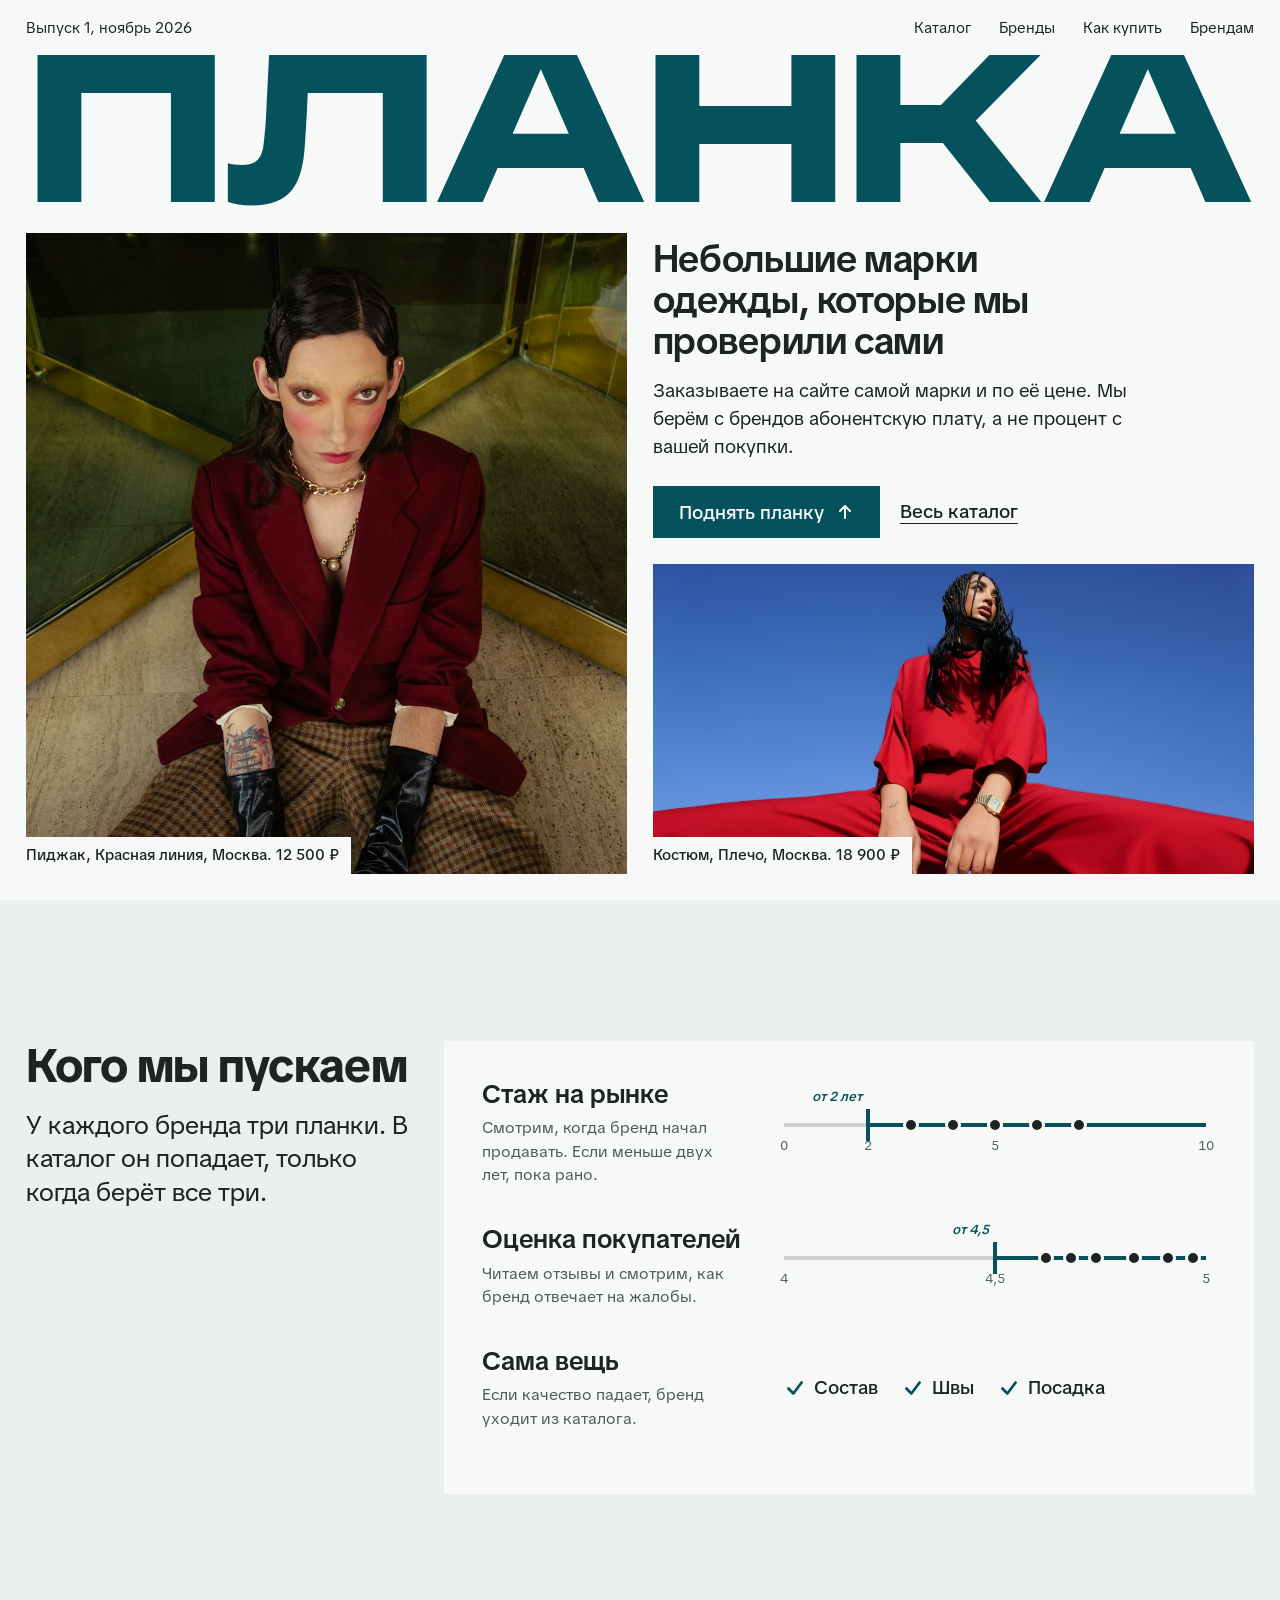
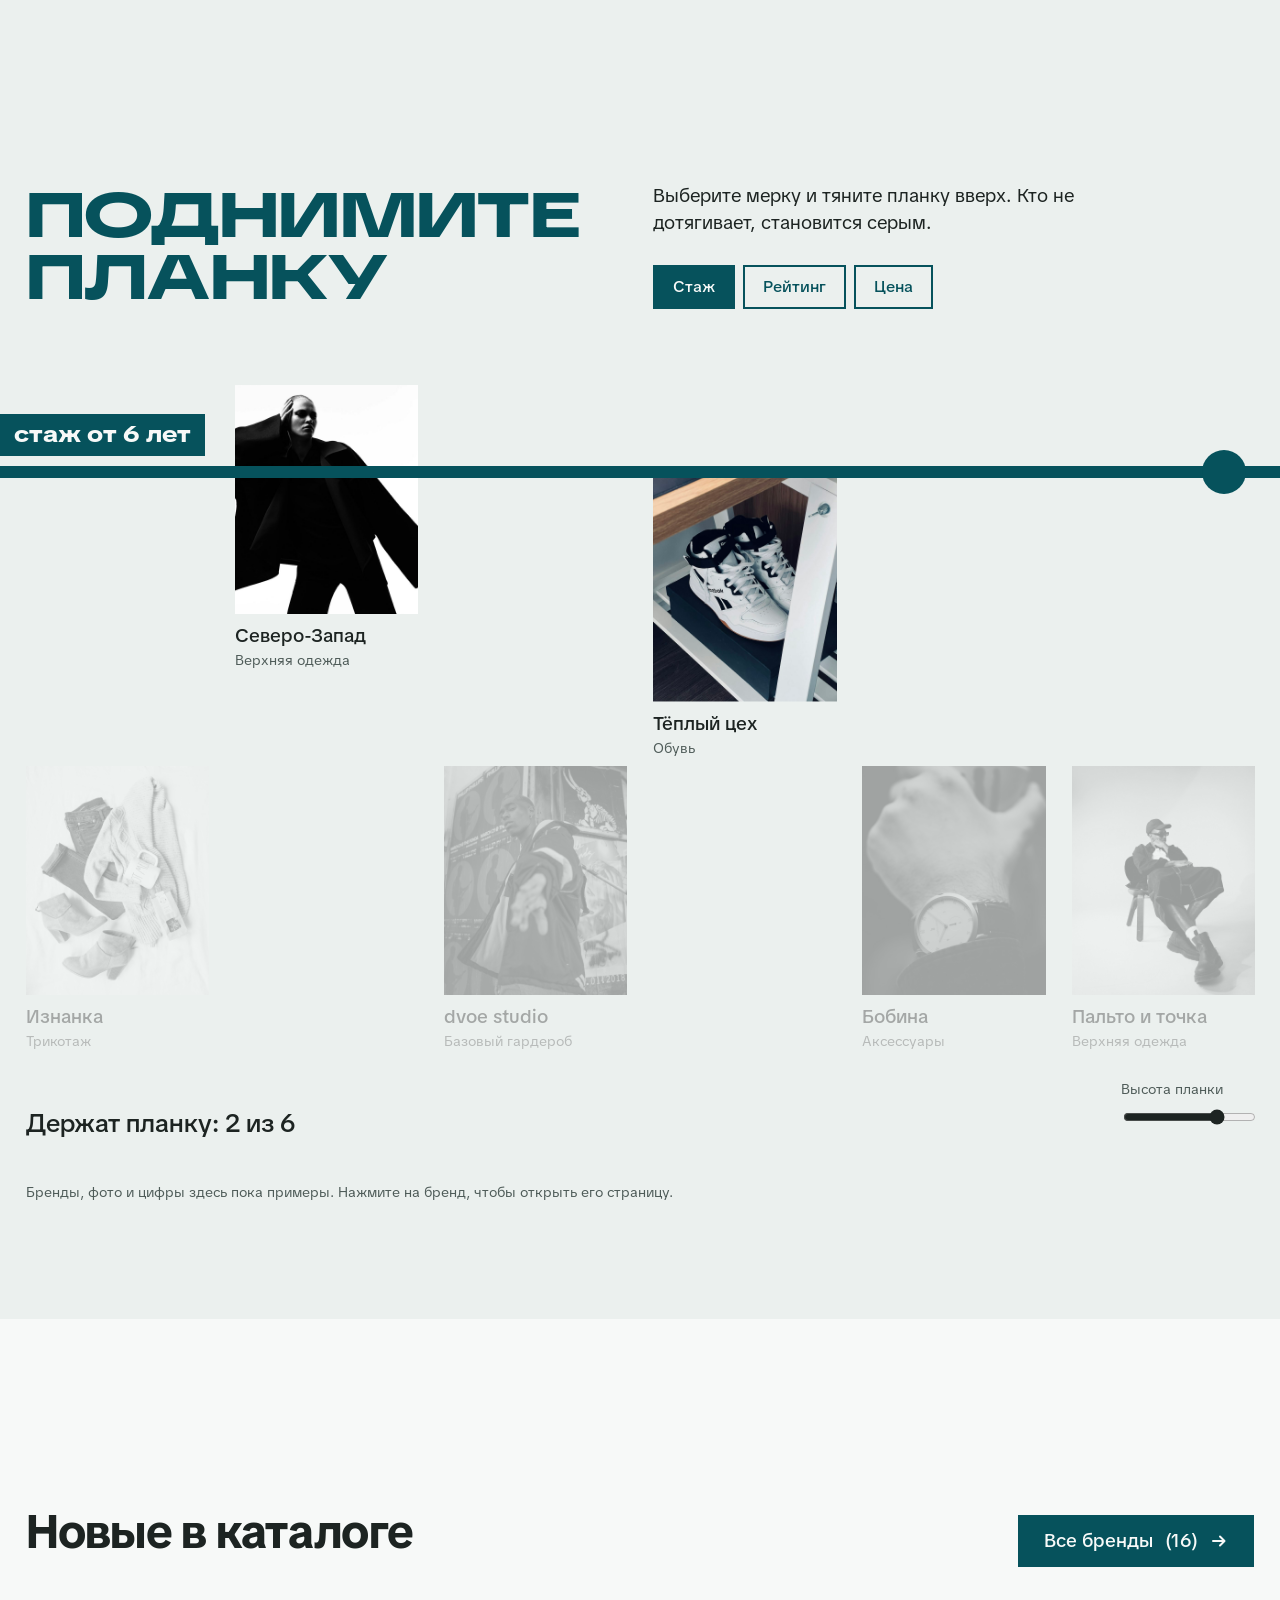
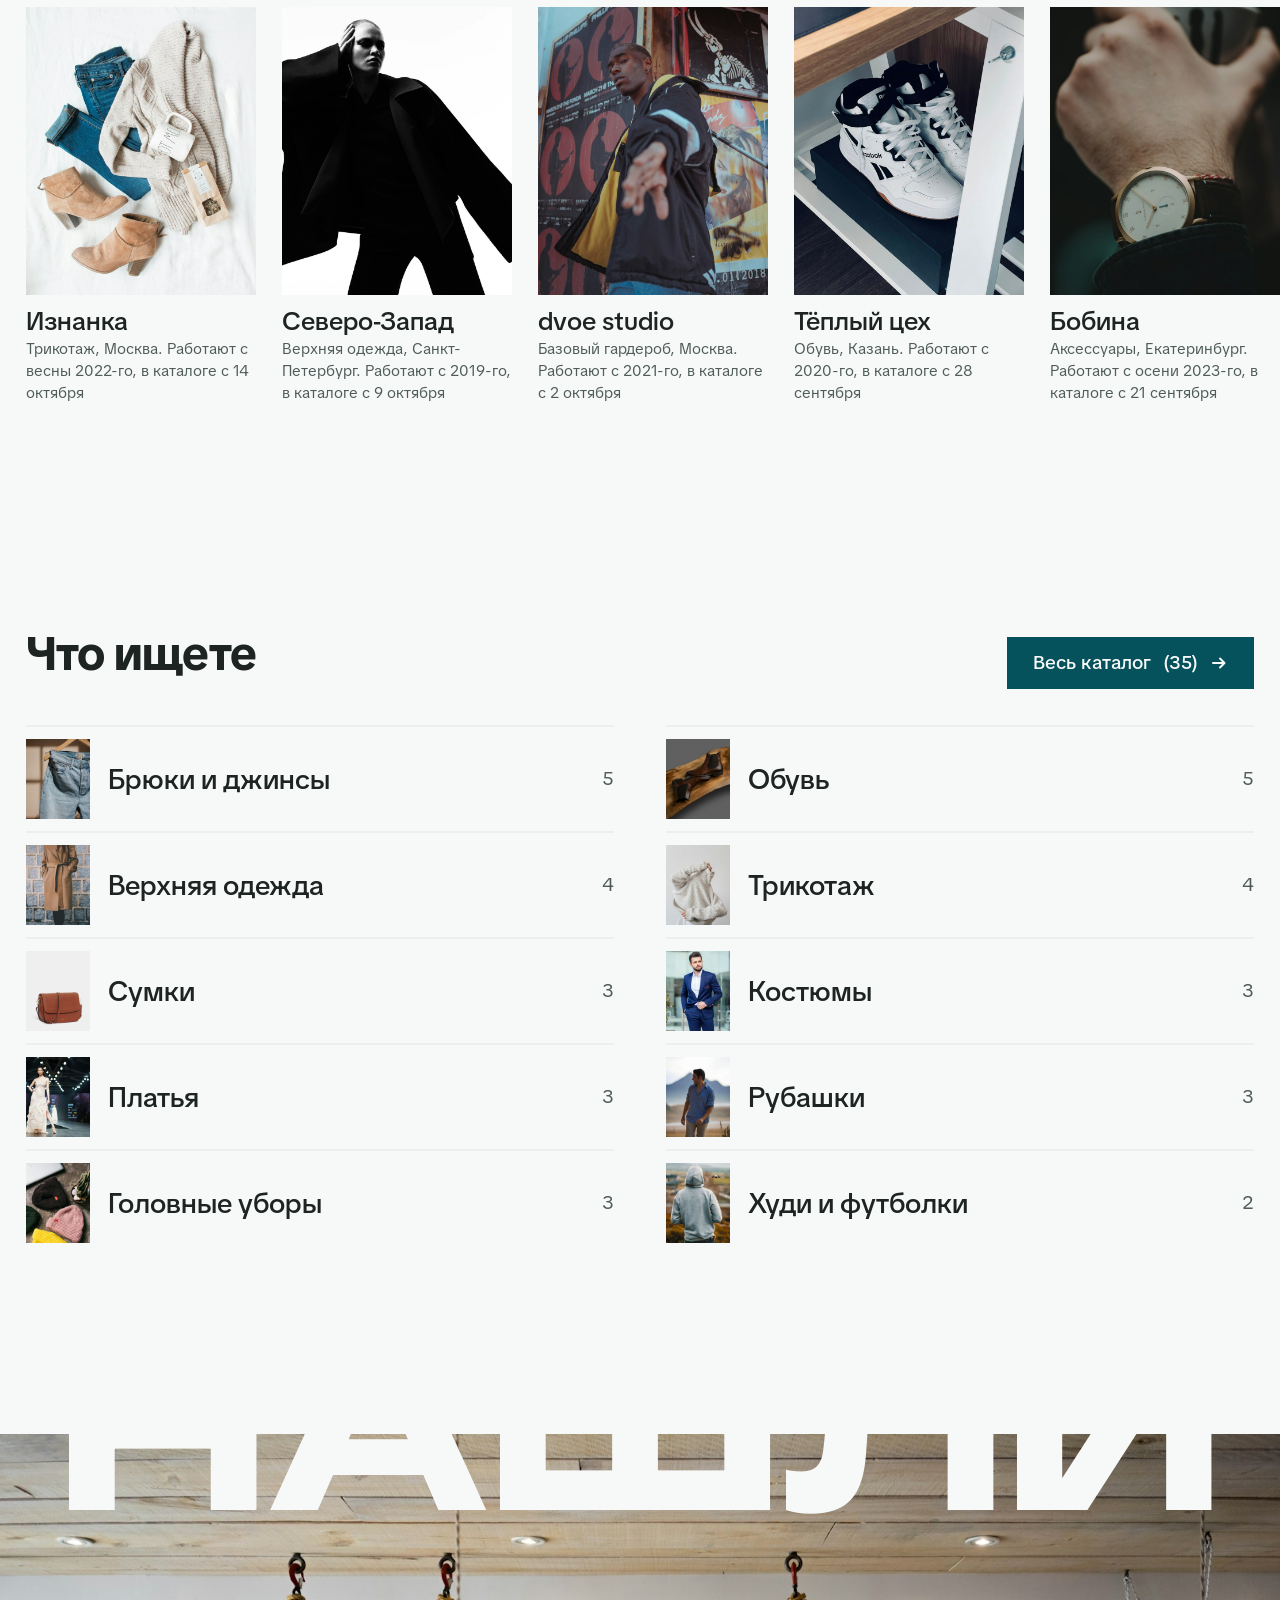
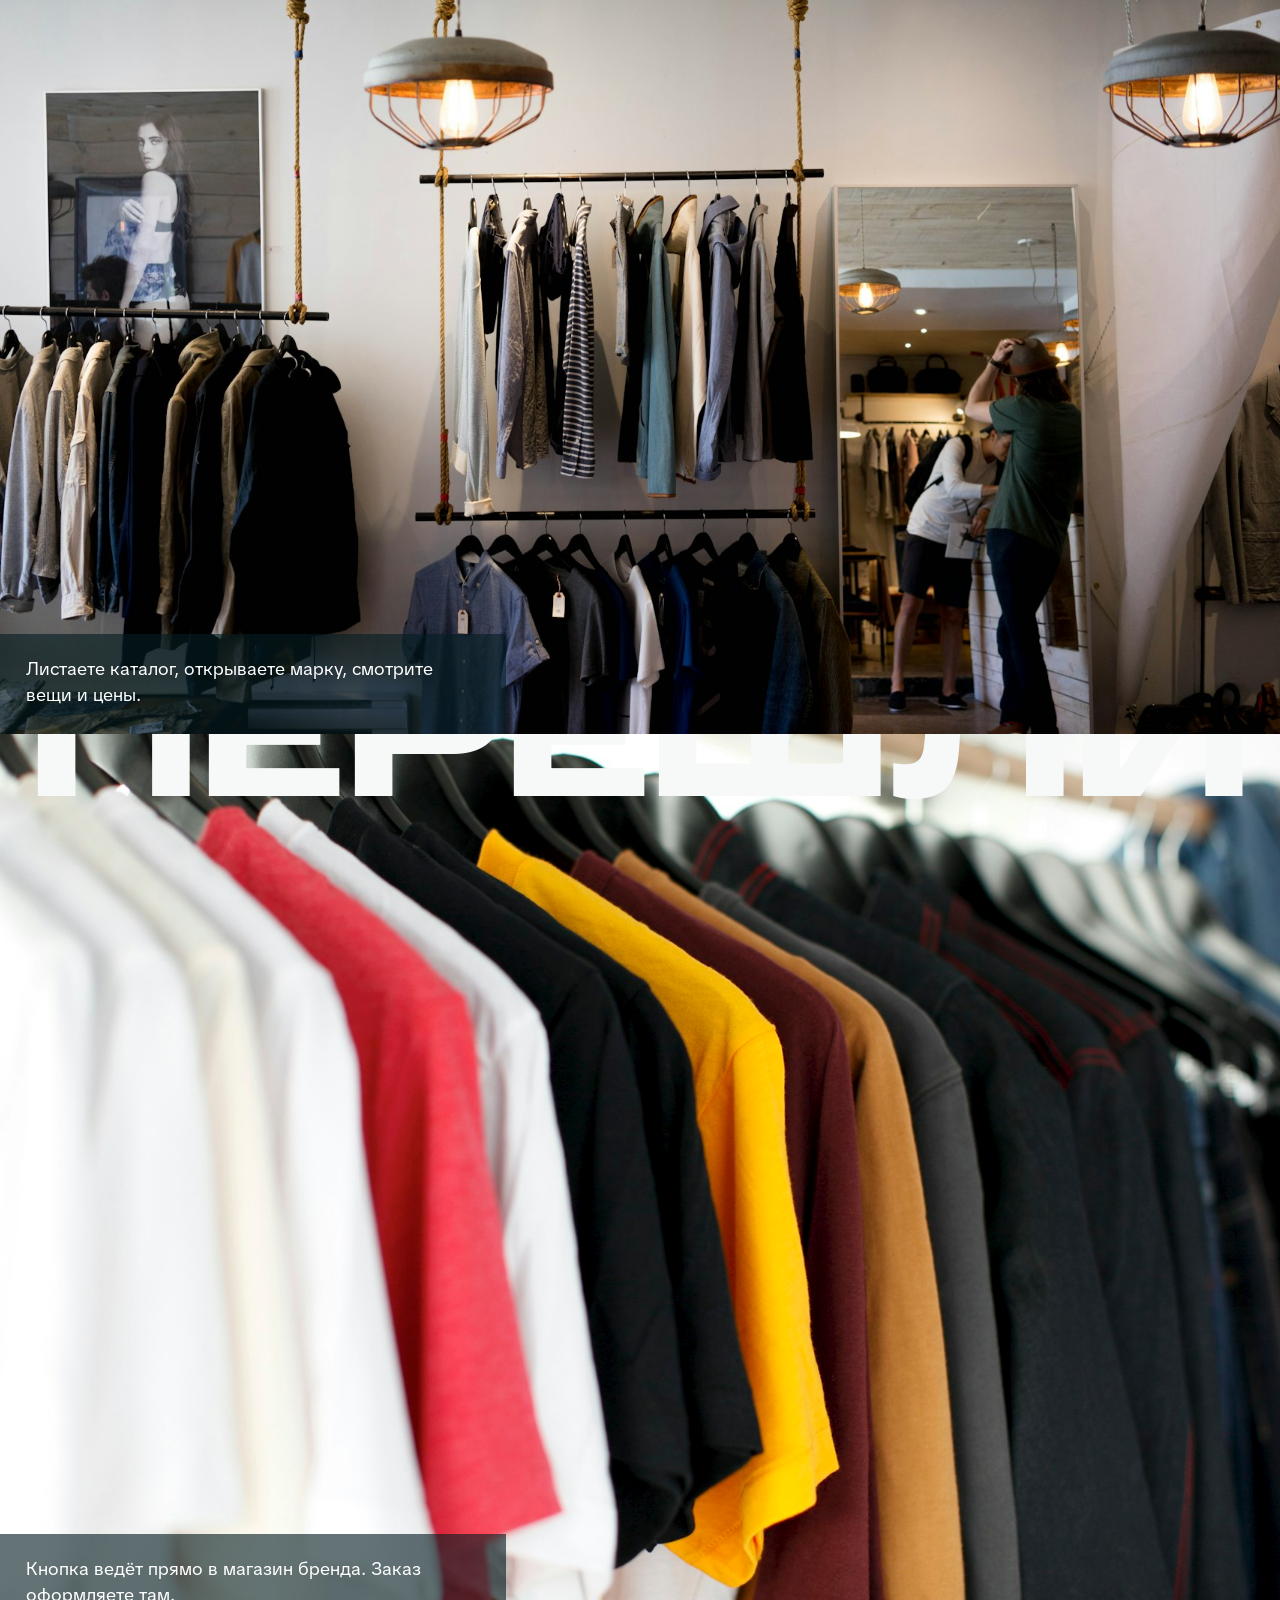
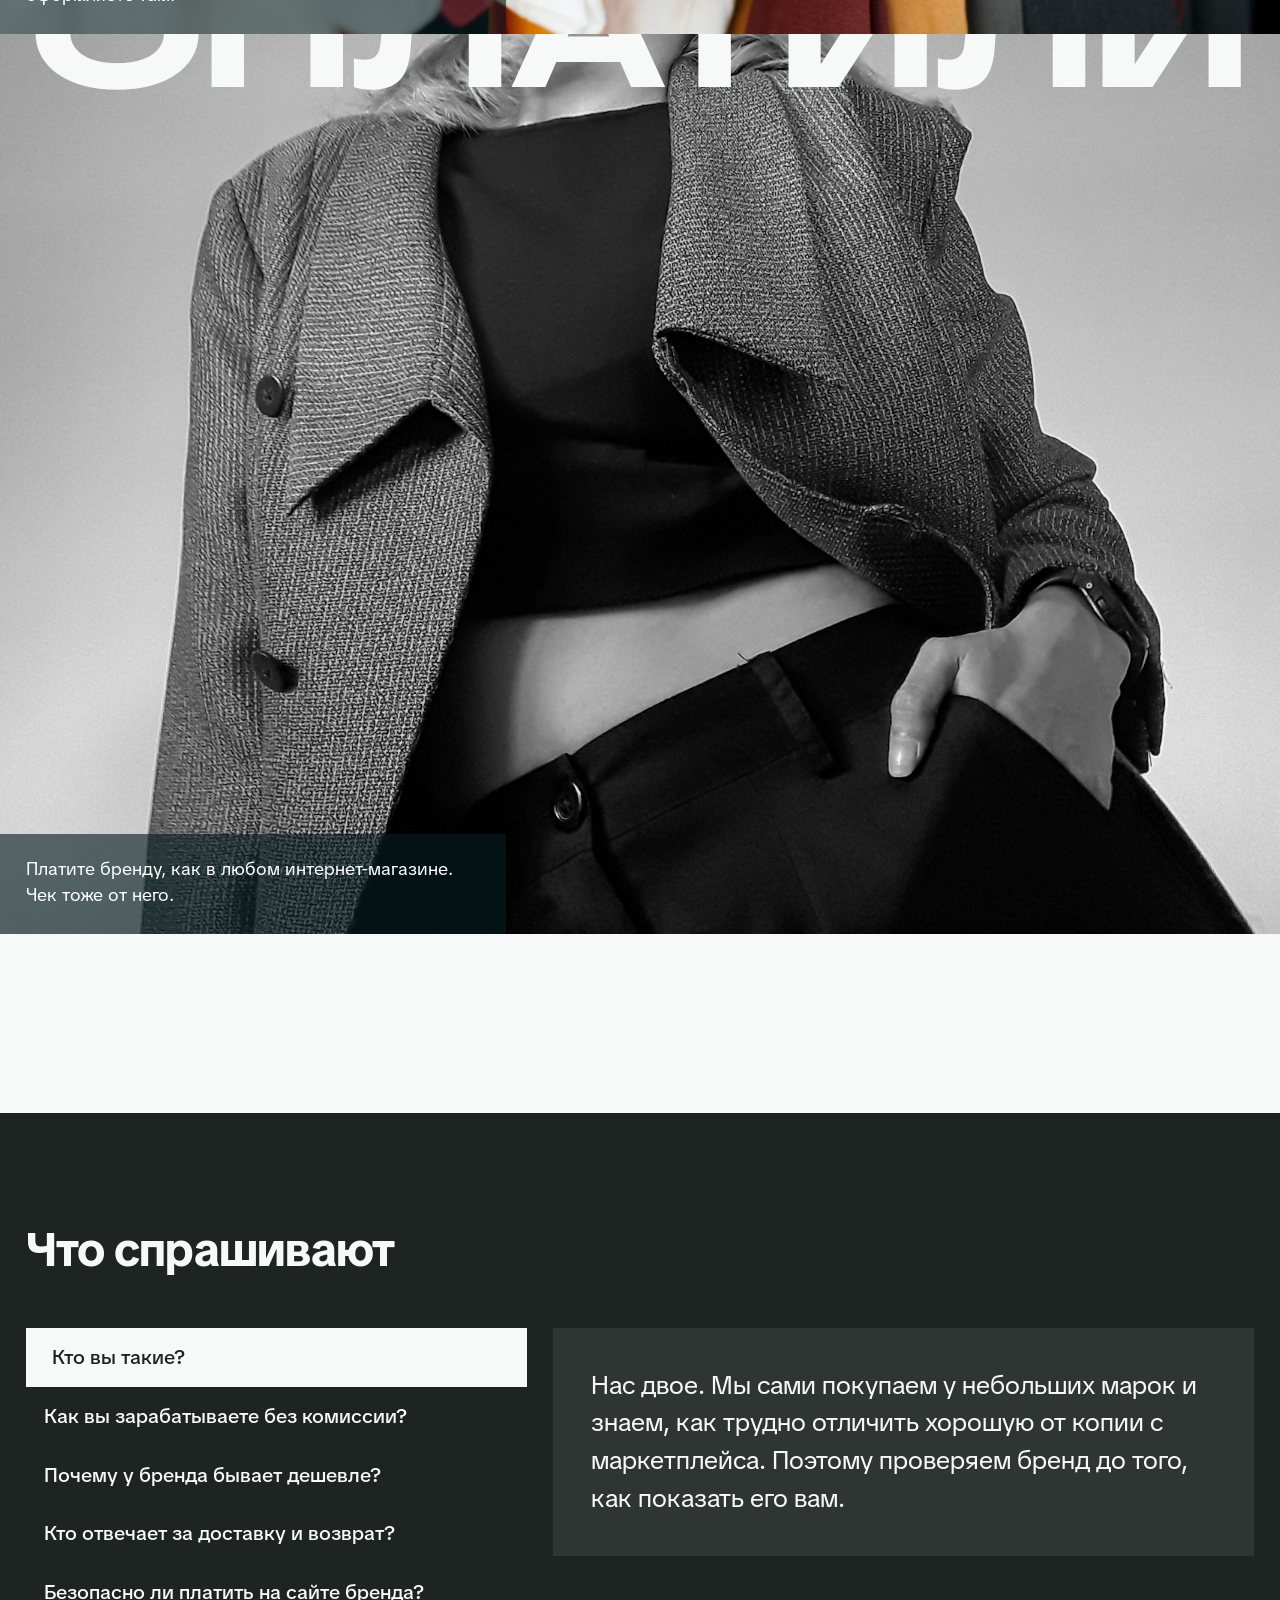
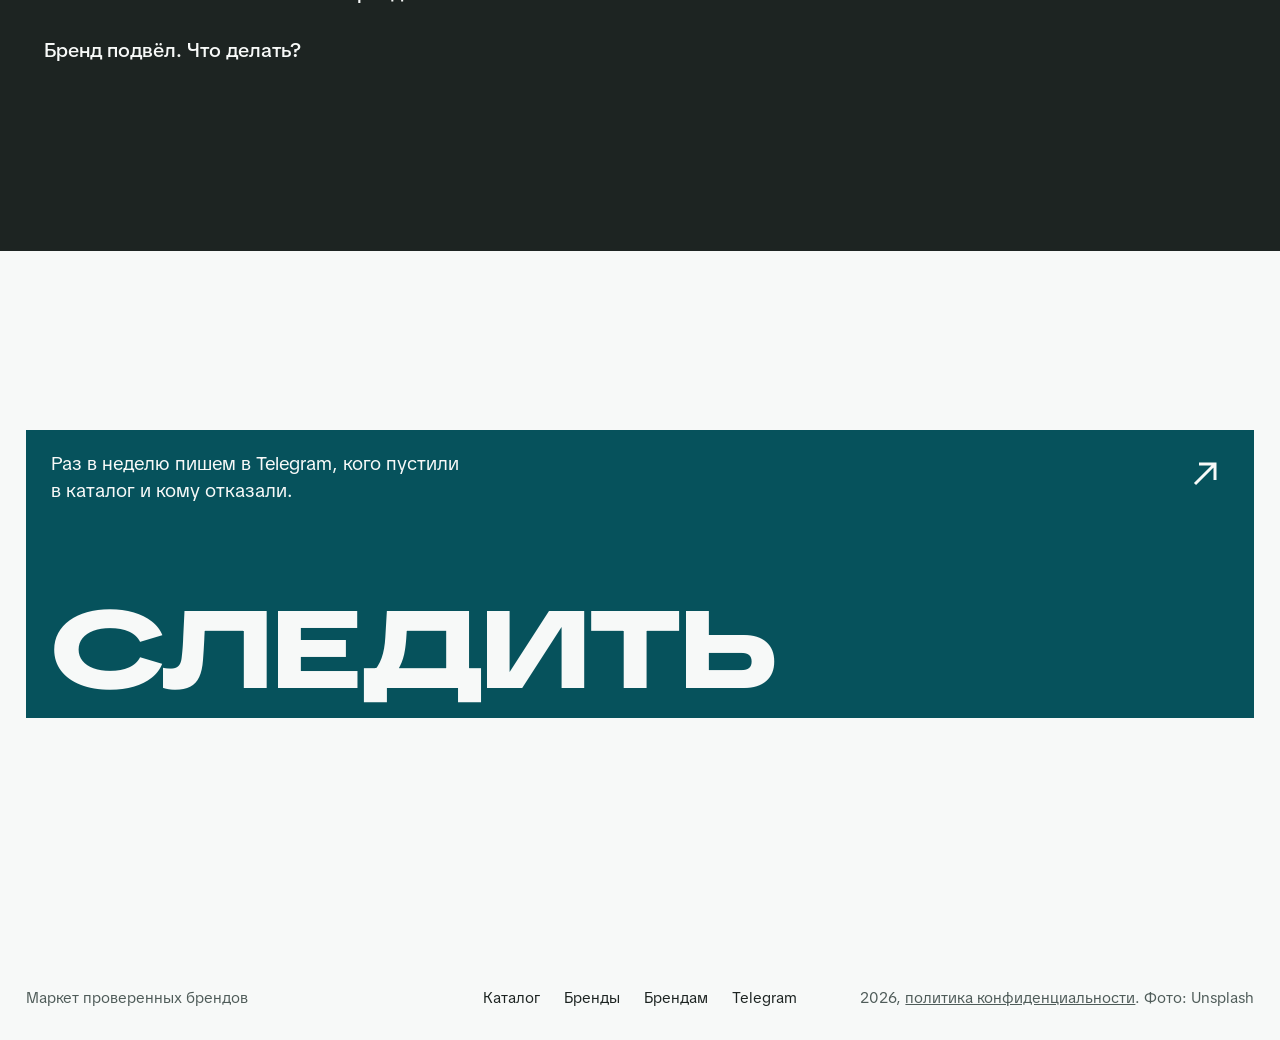
==== commit 363af3c6: "Каталог вещей: категории, для кого, сортировка; список брендов переехал на all-brands.html" ====
--- a/index.html
+++ b/index.html
@@ -17,11 +17,11 @@
 <link rel="preconnect" href="https://fonts.googleapis.com">
 <link rel="preconnect" href="https://fonts.gstatic.com" crossorigin>
 <link href="https://fonts.googleapis.com/css2?family=TikTok+Sans:wdth,wght@75..150,300..900&display=swap" rel="stylesheet">
-<link rel="stylesheet" href="planka.css?v=6">
+<link rel="stylesheet" href="planka.css?v=9">
 </head>
 <body>
 <header class="cover">
-  <div class="topbar"><span>Выпуск 1, ноябрь 2026</span><nav aria-label="Разделы"><a href="catalog.html">Каталог</a><a href="#how">Как купить</a><a href="brands.html">Брендам</a></nav></div>
+  <div class="topbar"><span>Выпуск 1, ноябрь 2026</span><nav aria-label="Разделы"><a href="catalog.html">Каталог</a><a href="all-brands.html">Бренды</a><a href="#how">Как купить</a><a href="brands.html">Брендам</a></nav></div>
   <span class="mast disp" aria-hidden="true">Планка</span>
   <div class="cover-grid">
     <figure class="c-main"><img src="img/cover-main.jpg" width="1100" height="1300" alt="Человек в красном пиджаке сидит на лестнице"><figcaption class="cl">Пиджак, Красная линия, Москва. 12&nbsp;500&nbsp;₽</figcaption></figure>
@@ -88,9 +88,17 @@
 <section class="list" id="all" aria-labelledby="all-h">
   <div class="list-head">
     <h2 id="all-h">Новые в каталоге</h2>
-    <a class="btn" href="catalog.html">Весь каталог <span id="total"></span> <svg viewBox="0 0 18 18" aria-hidden="true"><path d="M3 9h11M10 4.5 14.5 9 10 13.5" fill="none" stroke="currentColor" stroke-width="2" stroke-linecap="round" stroke-linejoin="round"/></svg></a>
+    <a class="btn" href="all-brands.html">Все бренды <span id="total"></span> <svg viewBox="0 0 18 18" aria-hidden="true"><path d="M3 9h11M10 4.5 14.5 9 10 13.5" fill="none" stroke="currentColor" stroke-width="2" stroke-linecap="round" stroke-linejoin="round"/></svg></a>
   </div>
   <div class="strip" id="strip"></div>
+</section>
+
+<section class="shelf" id="find" aria-labelledby="shop-h">
+  <div class="list-head">
+    <h2 id="shop-h">Что ищете</h2>
+    <a class="btn" href="catalog.html">Весь каталог <span id="itotal"></span> <svg viewBox="0 0 18 18" aria-hidden="true"><path d="M3 9h11M10 4.5 14.5 9 10 13.5" fill="none" stroke="currentColor" stroke-width="2" stroke-linecap="round" stroke-linejoin="round"/></svg></a>
+  </div>
+  <div class="cat-index" id="catIndex"></div>
 </section>
 
 <section class="how" id="how" aria-labelledby="how-h">
@@ -120,11 +128,11 @@
 
 <footer class="foot">
   <span>Маркет проверенных брендов</span>
-  <nav aria-label="Подвал"><a href="catalog.html">Каталог</a><a href="brands.html">Брендам</a><a href="#" data-cfg="tgChannel" data-soon="Канал запустим вместе с первыми брендами.">Telegram</a></nav>
+  <nav aria-label="Подвал"><a href="catalog.html">Каталог</a><a href="all-brands.html">Бренды</a><a href="brands.html">Брендам</a><a href="#" data-cfg="tgChannel" data-soon="Канал запустим вместе с первыми брендами.">Telegram</a></nav>
   <span>2026, <a href="privacy.html">политика конфиденциальности</a>. Фото: Unsplash</span>
 </footer>
 <script src="config.js?v=2"></script>
-<script src="data/brands.js?v=2"></script>
-<script src="app.js?v=6"></script>
+<script src="data/brands.js?v=3"></script>
+<script src="app.js?v=7"></script>
 </body>
 </html>
--- a/planka.css
+++ b/planka.css
@@ -144,7 +144,8 @@
 .no-js .rise{opacity:1;transform:none}
 
 @media (max-width:900px){
-  .topbar nav a:not(:last-child){display:none}
+  .topbar nav{gap:18px}
+  .topbar nav a:not(:first-child):not(:last-child){display:none}
   .cover{min-height:0}
   .cover-grid{grid-template-columns:1fr 1fr;grid-template-rows:auto}
   .c-main{grid-column:1/-1;grid-row:auto;min-height:0;aspect-ratio:4/5}
@@ -335,3 +336,57 @@
 .br-faq{margin-top:clamp(100px,11vw,170px)}
 .br-faq .a{grid-row:1/span 5}
 @media (max-width:900px){.terms-list{grid-column:1;grid-row:auto}}
+
+/* ===== каталог вещей ===== */
+.shop-head{display:grid;grid-template-columns:minmax(0,1fr) minmax(0,1.1fr);gap:var(--m);align-items:end;margin-top:clamp(40px,6vw,90px)}
+.shop-head h1{font-size:clamp(34px,1.3rem + 2.6vw,60px);font-weight:700;letter-spacing:-.015em}
+.cnt{font-size:.45em;font-weight:500;color:var(--muted);letter-spacing:0}
+.shop-tools{display:flex;justify-content:space-between;align-items:end;gap:16px;flex-wrap:wrap;margin-top:28px}
+.seg{display:inline-flex;background:var(--surface);padding:4px}
+.seg button{font:500 16px/1 "TikTok Sans";min-height:42px;padding:0 18px;border:0;background:transparent;color:var(--ink);cursor:pointer}
+.seg button[aria-pressed=true]{background:var(--bg);color:var(--teal)}
+.sort{display:flex;align-items:center;gap:10px;font-size:15px;color:var(--muted)}
+.sort select{font:500 16px/1 "TikTok Sans";color:var(--ink);background:var(--surface);border:0;min-height:44px;padding:0 38px 0 14px;appearance:none;background-image:linear-gradient(45deg,transparent 50%,var(--ink) 50%),linear-gradient(-45deg,transparent 50%,var(--ink) 50%);background-position:calc(100% - 20px) 19px,calc(100% - 14px) 19px;background-size:6px 6px;background-repeat:no-repeat;cursor:pointer}
+#cats{margin-top:16px}
+.items-grid{margin-top:36px;display:grid;grid-template-columns:repeat(4,minmax(0,1fr));gap:40px var(--m)}
+.item{text-decoration:none;color:inherit;display:flex;flex-direction:column}
+.item .ph{aspect-ratio:4/5;overflow:hidden;background:var(--surface);position:relative}
+.item img{width:100%;height:100%;object-fit:cover;display:block;transition:transform .6s var(--ease)}
+.item:hover img{transform:scale(1.03)}
+.item .br{margin-top:12px;font-size:14px;color:var(--muted);display:flex;justify-content:space-between;gap:10px}
+.item .br b{font-weight:500;color:var(--teal)}
+.item h3{margin-top:4px;font-size:var(--step-body);font-weight:500;line-height:1.25}
+.item .pr{margin-top:6px;font-size:var(--step-lead);font-weight:600;font-variant-numeric:tabular-nums}
+.item .go{margin-top:10px;font-size:15px;font-weight:500;display:inline-flex;gap:6px;align-items:center}
+.item .go svg{width:16px;height:16px;transition:transform .25s var(--ease)}
+.item:hover .go svg{transform:translateX(4px)}
+.item:hover h3{text-decoration:underline;text-underline-offset:4px}
+.ex-tag{position:absolute;left:0;top:0;background:var(--bg);font-size:13px;padding:5px 8px}
+
+/* полка «что ищете» на главной */
+.shelf{padding:clamp(120px,14vw,200px) 0 0}
+.shelf h2{font-size:clamp(30px,1.2rem + 2.2vw,52px);font-weight:700;letter-spacing:-.015em}
+.cat-index{margin-top:36px;padding:0 var(--m);display:grid;grid-template-columns:repeat(2,minmax(0,1fr));column-gap:clamp(24px,4vw,64px)}
+.cat-index a{display:grid;grid-template-columns:64px minmax(0,1fr) auto;gap:18px;align-items:center;padding:12px 0;text-decoration:none;border-top:2px solid var(--surface)}
+.cat-index a:hover .nm{color:var(--teal)}
+.cat-index .t{width:64px;aspect-ratio:4/5;overflow:hidden;background:var(--surface)}
+.cat-index .t img{width:100%;height:100%;object-fit:cover;display:block}
+.cat-index .nm{font-size:clamp(20px,1rem + .9vw,30px);font-weight:500;line-height:1.1;transition:color .2s}
+.cat-index .n{color:var(--muted);font-variant-numeric:tabular-nums}
+
+/* вещи на странице бренда */
+.b-items .items-grid{grid-template-columns:repeat(4,minmax(0,1fr))}
+
+@media (max-width:900px){
+  .shop-head{grid-template-columns:1fr}
+  .items-grid,.b-items .items-grid{grid-template-columns:repeat(2,minmax(0,1fr));gap:28px 14px}
+  .item .pr{font-size:18px}
+  .item h3{font-size:15px}
+  .item .go{display:none}
+  .cat-index{grid-template-columns:1fr}
+  .cat-index a{grid-template-columns:52px minmax(0,1fr) auto;gap:14px}
+  .cat-index .t{width:52px}
+}
+.chips button:disabled{opacity:.4;cursor:default}
+@media (max-width:900px){#cats{flex-wrap:nowrap;overflow-x:auto;margin-right:calc(var(--m)*-1);padding-bottom:6px;scrollbar-width:none}#cats::-webkit-scrollbar{display:none}#cats button{flex:none}}
+@media (max-width:900px){.item .br>span{display:none}}
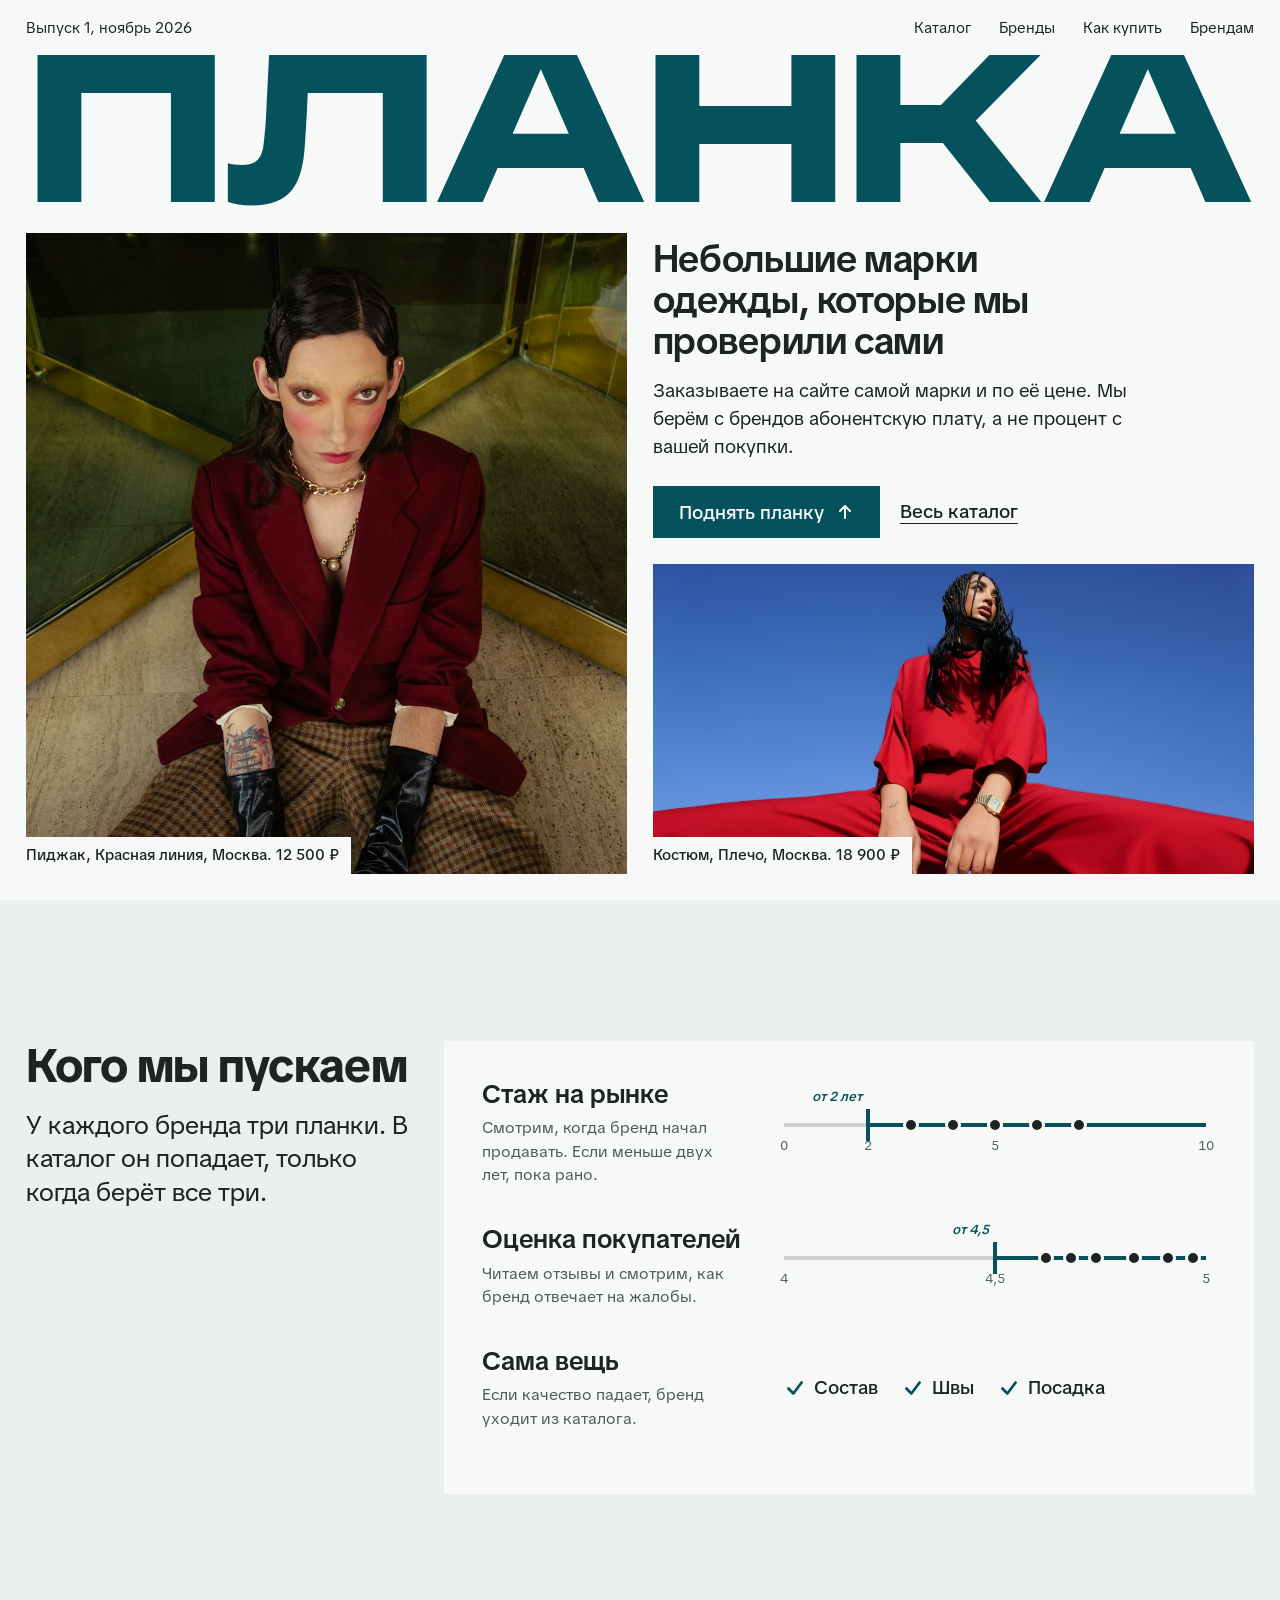
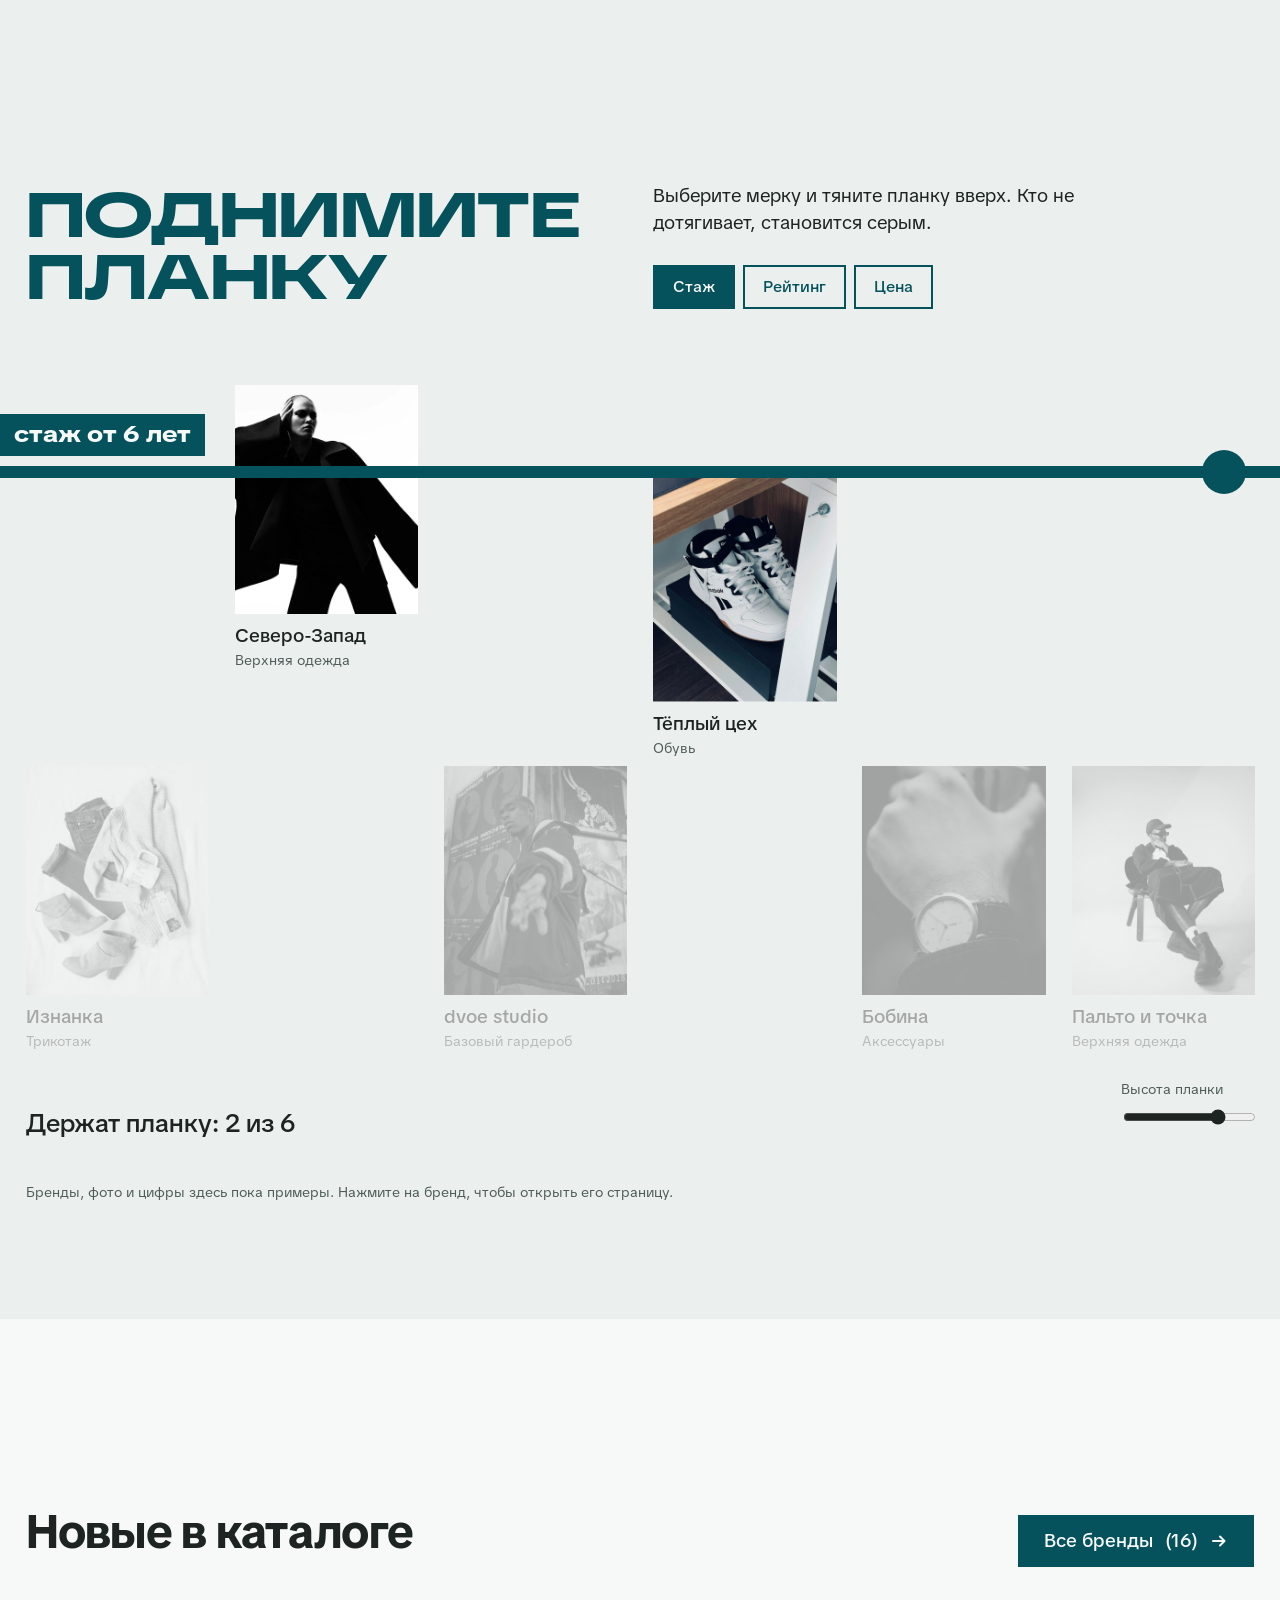
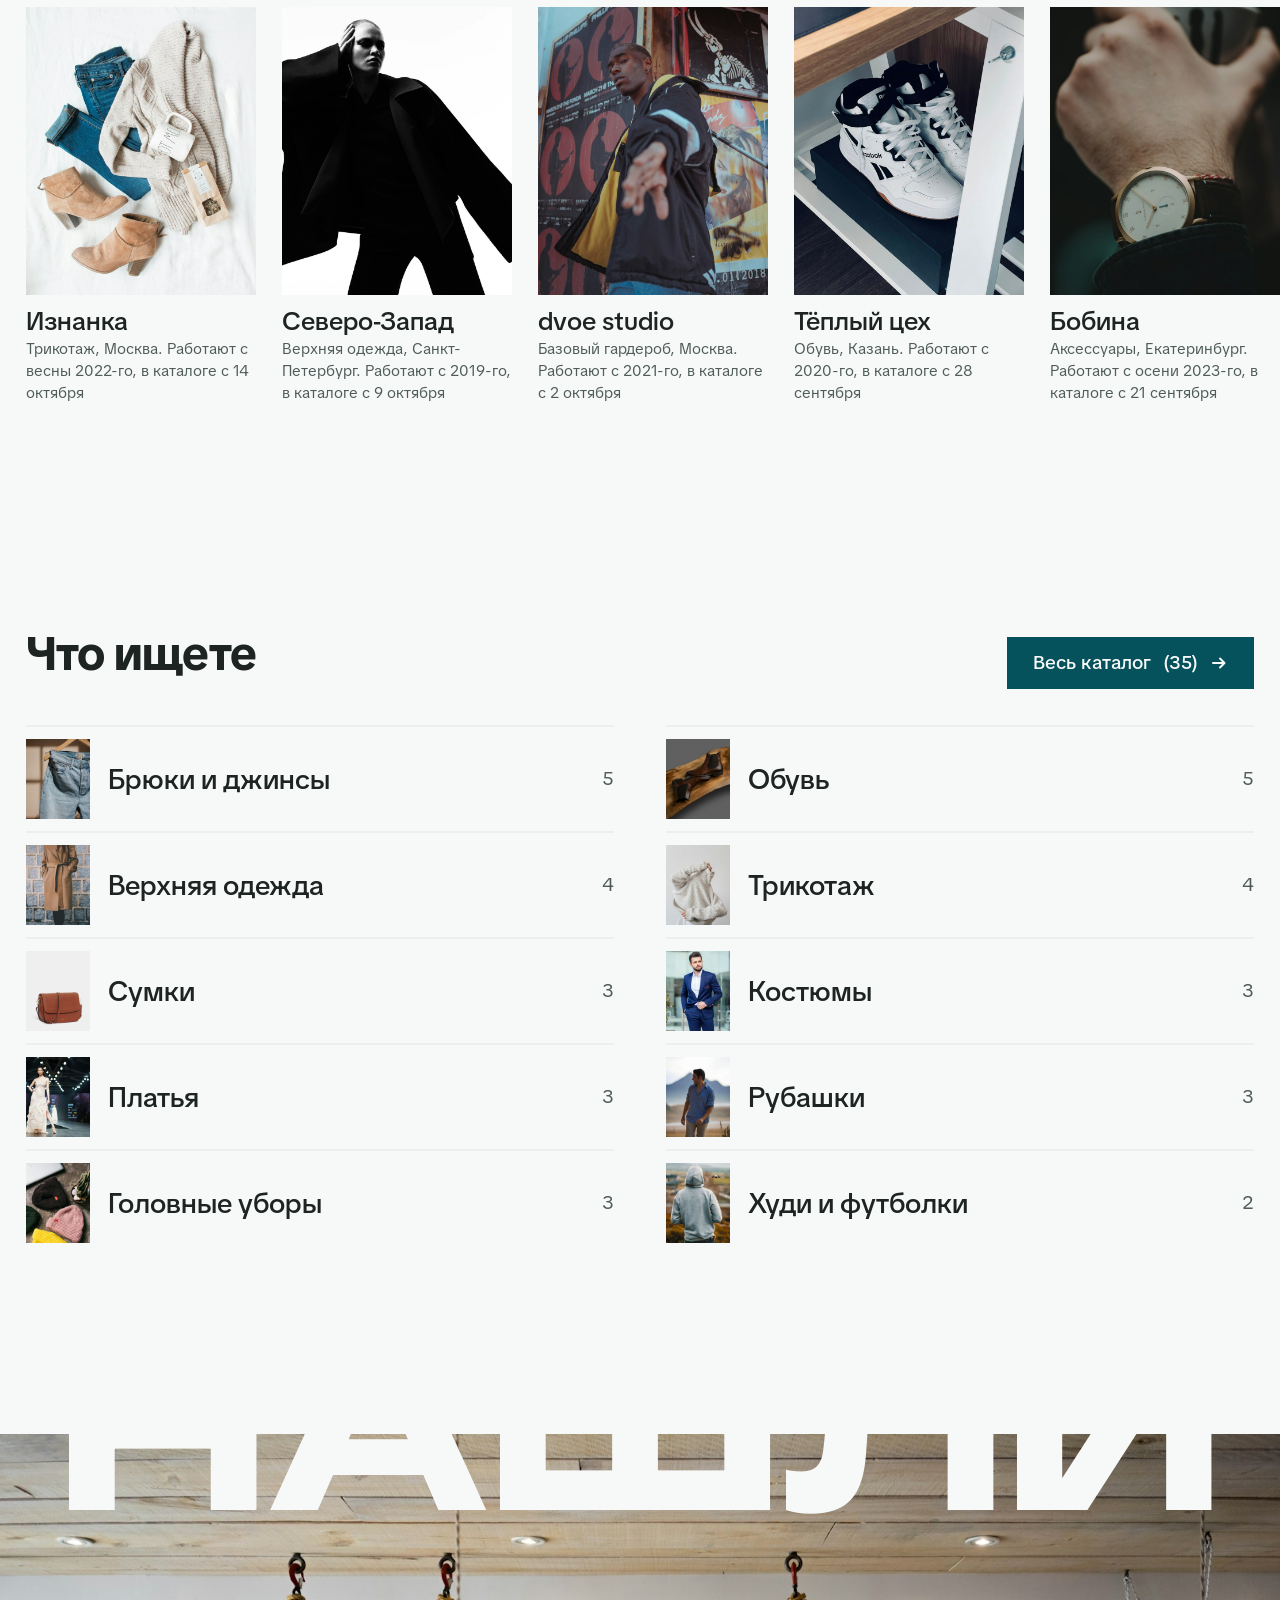
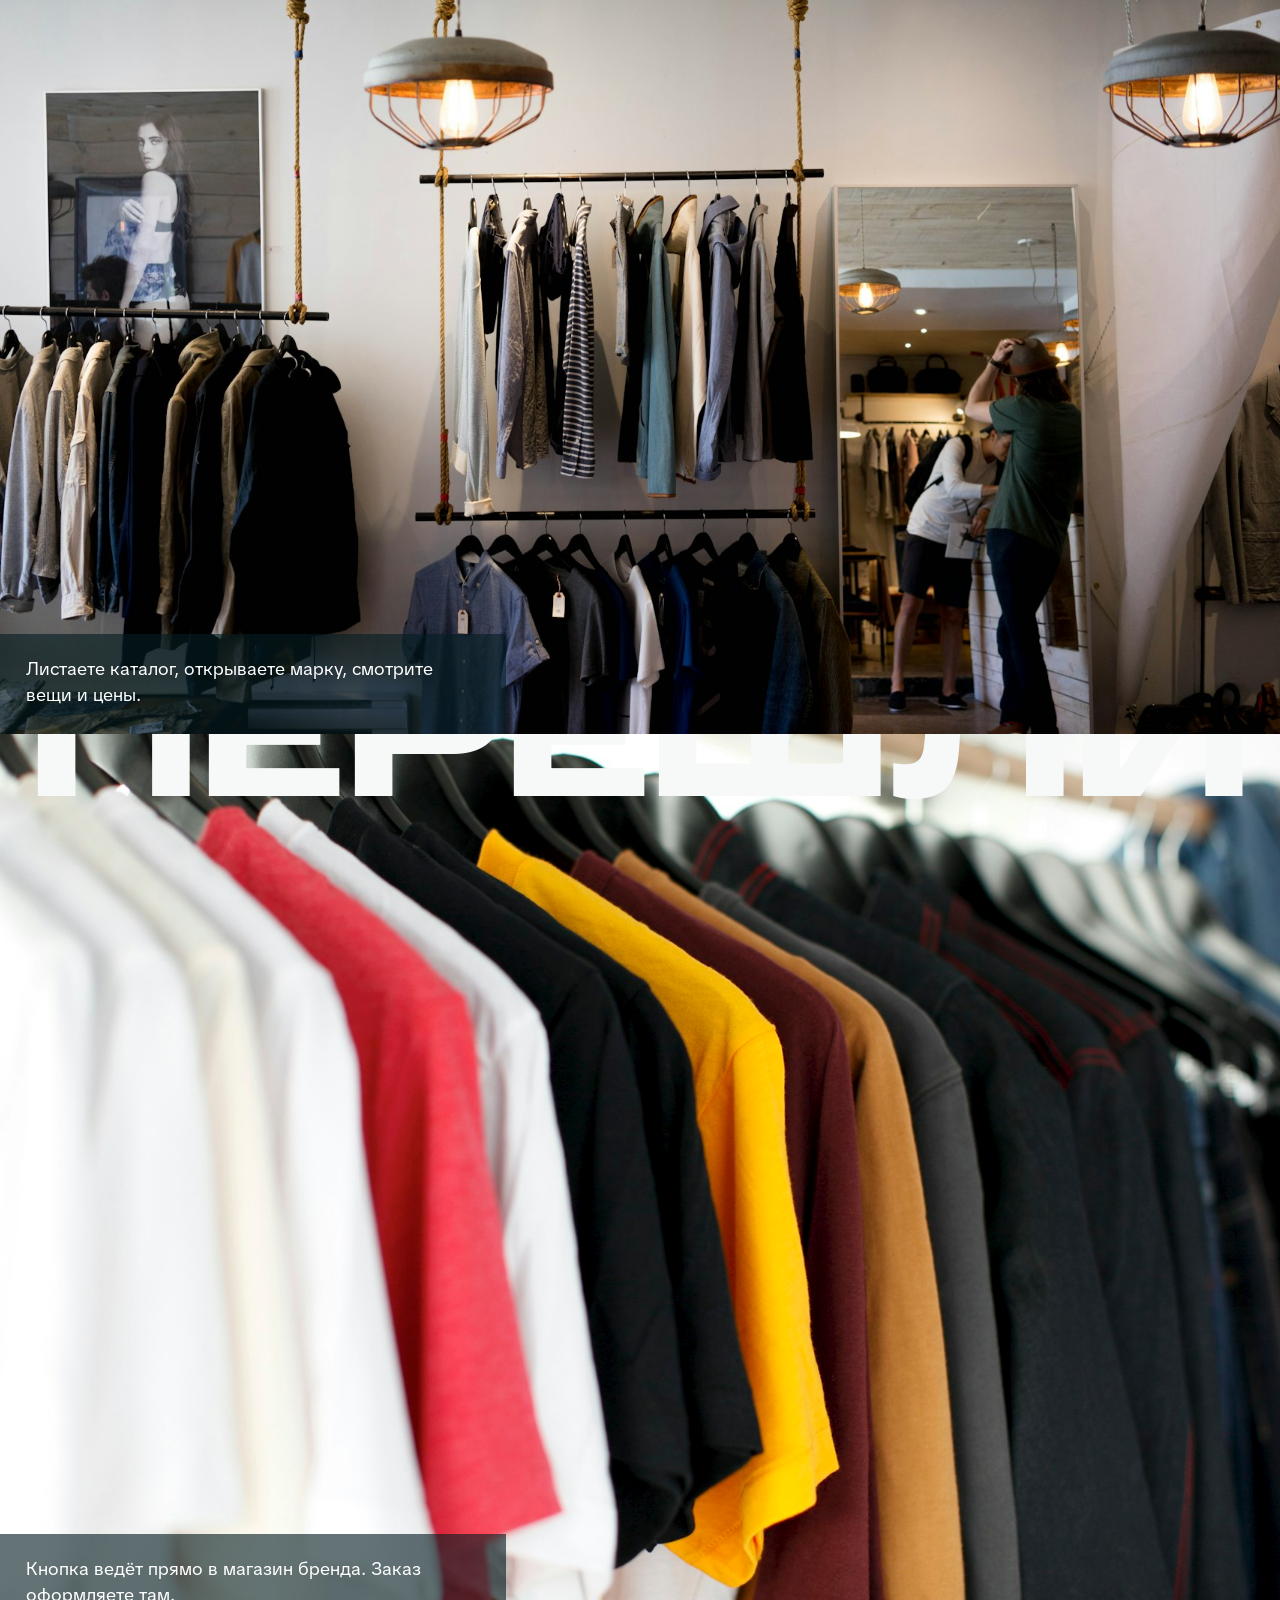
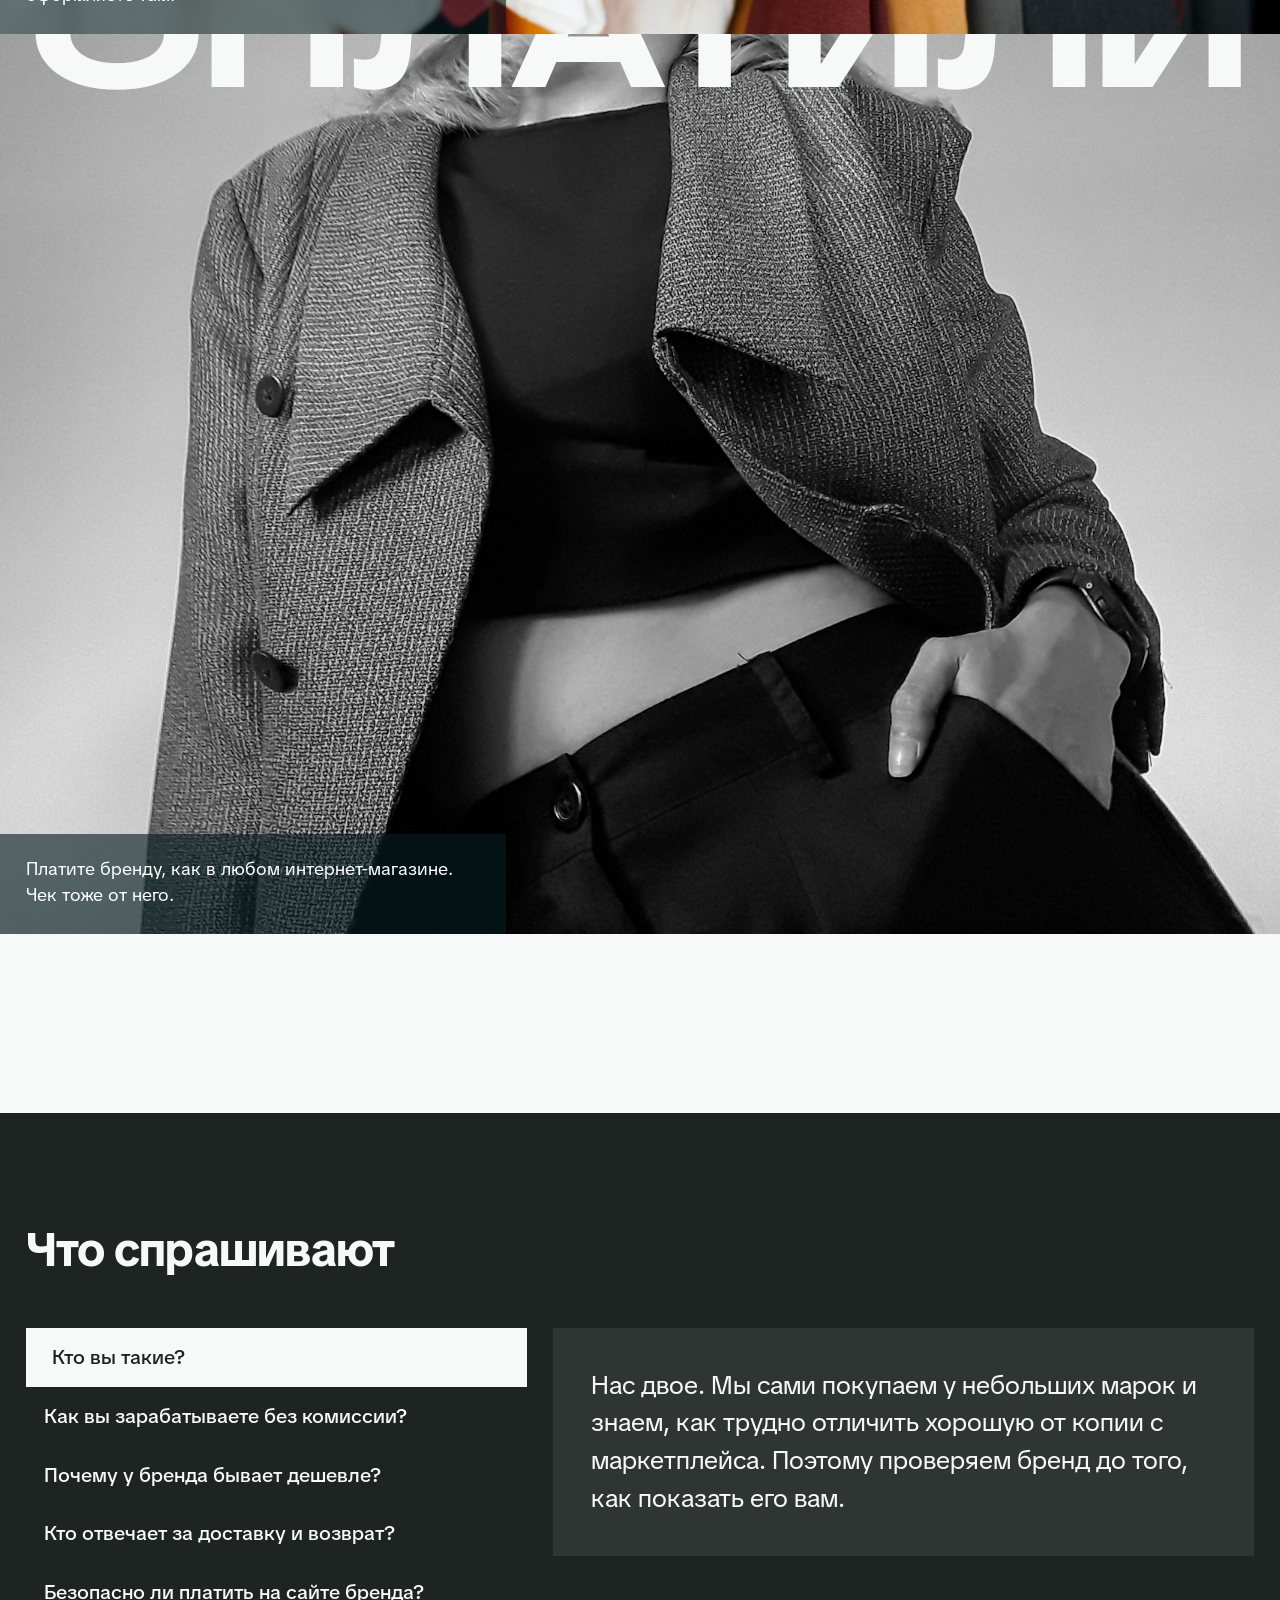
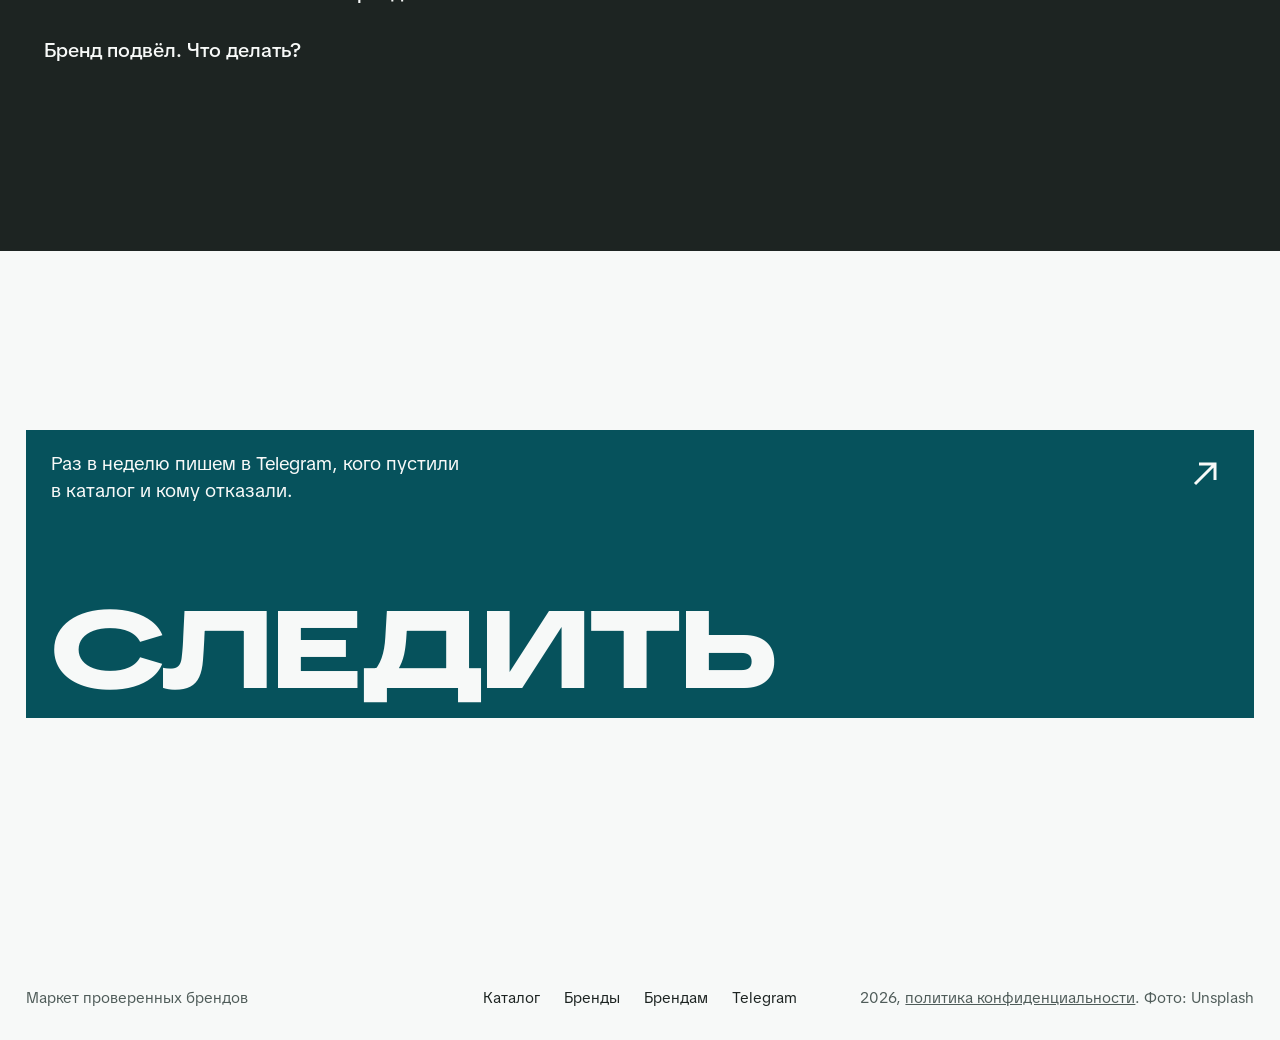
==== commit 23b679ef: "Каталог по шагам (для кого → категория → тип), фильтры, карточка вещи с размером и переходом в магаз" ====
--- a/index.html
+++ b/index.html
@@ -17,7 +17,7 @@
 <link rel="preconnect" href="https://fonts.googleapis.com">
 <link rel="preconnect" href="https://fonts.gstatic.com" crossorigin>
 <link href="https://fonts.googleapis.com/css2?family=TikTok+Sans:wdth,wght@75..150,300..900&display=swap" rel="stylesheet">
-<link rel="stylesheet" href="planka.css?v=9">
+<link rel="stylesheet" href="planka.css?v=11">
 </head>
 <body>
 <header class="cover">
@@ -132,7 +132,7 @@
   <span>2026, <a href="privacy.html">политика конфиденциальности</a>. Фото: Unsplash</span>
 </footer>
 <script src="config.js?v=2"></script>
-<script src="data/brands.js?v=3"></script>
-<script src="app.js?v=7"></script>
+<script src="data/brands.js?v=4"></script>
+<script src="app.js?v=8"></script>
 </body>
 </html>
--- a/planka.css
+++ b/planka.css
@@ -390,3 +390,100 @@
 .chips button:disabled{opacity:.4;cursor:default}
 @media (max-width:900px){#cats{flex-wrap:nowrap;overflow-x:auto;margin-right:calc(var(--m)*-1);padding-bottom:6px;scrollbar-width:none}#cats::-webkit-scrollbar{display:none}#cats button{flex:none}}
 @media (max-width:900px){.item .br>span{display:none}}
+
+/* ===== каталог по шагам ===== */
+.crumbs{display:flex;flex-wrap:wrap;gap:8px;align-items:center;margin-top:clamp(28px,4vw,56px);font-size:15px;color:var(--muted)}
+.crumbs:empty{display:none}
+.crumbs a{color:var(--ink);text-underline-offset:4px}
+.crumbs i{font-style:normal;opacity:.5}
+.step-h{margin-top:clamp(14px,2vw,24px);font-size:clamp(34px,1.3rem + 2.6vw,60px);font-weight:700;letter-spacing:-.015em}
+.step-sub{margin:8px 0 0;font-size:var(--step-lead);color:var(--muted)}
+.step-all{margin-top:24px}
+.tiles{margin-top:32px;display:grid;grid-template-columns:repeat(4,minmax(0,1fr));gap:var(--m)}
+.tiles.two{grid-template-columns:repeat(2,minmax(0,1fr))}
+.tile{position:relative;display:block;text-decoration:none;color:inherit}
+.tile .ph{display:block;aspect-ratio:4/5;overflow:hidden;background:var(--surface)}
+.tiles.two .tile .ph{aspect-ratio:4/3}
+.tile img{width:100%;height:100%;object-fit:cover;display:block;transition:transform .6s var(--ease)}
+.tile:hover img{transform:scale(1.03)}
+.tile .tn{display:block;margin-top:12px;font-size:clamp(20px,1rem + .9vw,30px);font-weight:600;line-height:1.1}
+.tiles.two .tile .tn{position:absolute;left:0;bottom:0;margin:0;background:var(--bg);padding:12px 18px 10px 0;font-size:clamp(30px,1.2rem + 2.4vw,56px);font-stretch:140%;font-weight:800;text-transform:uppercase;color:var(--teal)}
+.tile .n{display:block;margin-top:2px;color:var(--muted);font-size:15px}
+.tiles.two .tile .n{position:absolute;right:0;bottom:0;background:var(--bg);padding:6px 10px;margin:0}
+.tile:hover .tn{color:var(--teal)}
+.subs{margin-top:18px}
+.subs:empty{display:none}
+.fbtn{font:500 16px/1 "TikTok Sans";min-height:44px;padding:0 18px;border:2px solid var(--ink);background:transparent;color:var(--ink);cursor:pointer}
+.fbtn[aria-expanded=true]{background:var(--ink);color:var(--bg)}
+.list-wrap{display:grid;grid-template-columns:260px minmax(0,1fr);gap:clamp(24px,3vw,48px);align-items:start;margin-top:28px}
+.list-wrap .items-grid{margin-top:0;grid-template-columns:repeat(3,minmax(0,1fr))}
+.filters{position:sticky;top:20px;display:grid;gap:22px}
+.filters fieldset{border:0;margin:0;padding:0}
+.filters legend{font-size:15px;font-weight:600;margin-bottom:10px;padding:0}
+.f-top,.filters .f-close{display:none}
+.f-price{display:grid;grid-template-columns:1fr 1fr;gap:8px}
+.f-price input{width:100%;min-height:44px;padding:0 12px;border:0;background:var(--surface);font:400 16px/1 "TikTok Sans";color:var(--ink);border-radius:0}
+.f-opts{display:flex;flex-wrap:wrap;gap:6px}
+.f-opts button{font:500 15px/1 "TikTok Sans";min-height:38px;padding:0 12px;border:0;background:var(--surface);color:var(--ink);cursor:pointer}
+.f-opts button[aria-pressed=true]{background:var(--ink);color:var(--bg)}
+.f-brands{display:grid;gap:8px;font-size:16px}
+.f-brands label{display:flex;gap:10px;align-items:center;cursor:pointer}
+.f-brands input{accent-color:var(--teal);width:17px;height:17px;margin:0}
+.filters .f-act{display:flex;gap:16px;align-items:center;margin-top:0}
+.filters #fShow{display:none}
+button.link{border:0;background:none;padding:0;font:500 16px/1.2 "TikTok Sans";color:var(--ink);text-decoration:underline;text-underline-offset:5px;cursor:pointer}
+.shop-head{display:flex;align-items:baseline;gap:16px;margin-top:14px}
+.shop-head h1{font-size:clamp(34px,1.3rem + 2.6vw,60px);font-weight:700;letter-spacing:-.015em}
+.shop-head .cnt{font-size:var(--step-lead)}
+body.lock{overflow:hidden}
+
+/* ===== карточка вещи ===== */
+.pd{border:0;padding:0;margin:auto;width:min(1040px,calc(100vw - 48px));max-height:calc(100svh - 48px);background:var(--bg);color:var(--ink);overflow:auto;box-shadow:0 30px 80px -30px rgba(0,0,0,.45)}
+.pd::backdrop{background:rgba(20,26,25,.55)}
+.pd[open]{animation:pdIn .35s var(--ease)}
+@keyframes pdIn{from{opacity:0;transform:translateY(18px)}to{opacity:1;transform:none}}
+.pd-in{display:grid;grid-template-columns:minmax(0,1fr) minmax(0,1fr);position:relative}
+.pd-ph{margin:0;position:relative;background:var(--surface)}
+.pd-ph img{width:100%;height:100%;max-height:calc(100svh - 48px);aspect-ratio:4/5;object-fit:cover;display:block}
+.pd-info{padding:clamp(24px,3vw,44px);display:flex;flex-direction:column;gap:14px}
+.pd-brand{color:var(--teal);font-weight:600;text-underline-offset:4px;align-self:flex-start}
+.pd-info h2{font-size:clamp(26px,1rem + 1.5vw,38px);font-weight:700;line-height:1.1;letter-spacing:-.01em}
+.pd-price{margin:0;font-size:var(--step-lead);font-weight:600}
+.pd-about{margin:0}
+.pd-sizes{border:0;margin:6px 0 0;padding:0;display:flex;flex-wrap:wrap;gap:8px}
+.pd-sizes legend{font-size:15px;font-weight:600;margin-bottom:10px;padding:0}
+.pd-sizes label{cursor:pointer}
+.pd-sizes input{position:absolute;opacity:0;width:1px;height:1px}
+.pd-sizes span{display:inline-flex;align-items:center;justify-content:center;min-width:52px;min-height:44px;padding:0 14px;background:var(--surface);font-weight:500}
+.pd-sizes input:checked+span{background:var(--ink);color:var(--bg)}
+.pd-sizes input:focus-visible+span{outline:3px solid var(--teal);outline-offset:2px}
+.pd-hint{margin:0;min-height:1.3em;color:#a3341f;font-weight:500}
+.pd-buy{align-self:stretch;justify-content:center}
+.pd-facts{margin:8px 0 0;display:grid;gap:10px;font-size:15px}
+.pd-facts div{display:grid;grid-template-columns:80px 1fr;gap:12px}
+.pd-facts dt{color:var(--muted)}
+.pd-facts dd{margin:0}
+.pd-x{position:absolute;top:12px;right:12px;z-index:2;width:44px;height:44px;border:0;background:var(--bg);cursor:pointer;display:grid;place-items:center}
+.pd-x svg,.f-close svg{width:20px;height:20px;stroke:var(--ink);stroke-width:2;fill:none;stroke-linecap:round}
+
+@media (max-width:900px){
+  .tiles{grid-template-columns:repeat(2,minmax(0,1fr));gap:22px 14px}
+  .tiles.two{grid-template-columns:1fr}
+  .tile .tn{font-size:18px}
+  .list-wrap{display:block}
+  .list-wrap .items-grid{grid-template-columns:repeat(2,minmax(0,1fr))}
+  .filters{position:fixed;inset:0;z-index:20;background:var(--bg);padding:20px var(--m) 100px;overflow:auto;transform:translateY(100%);transition:transform .35s var(--ease);visibility:hidden;align-content:start}
+  .filters.open{transform:none;visibility:visible}
+  .f-top{display:flex;justify-content:space-between;align-items:center;font-size:22px}
+  .filters .f-close{display:grid;place-items:center;width:44px;height:44px;border:0;background:var(--surface)}
+  .filters .f-act{position:fixed;left:0;right:0;bottom:0;padding:12px var(--m) 16px;background:var(--bg);box-shadow:0 -10px 24px -18px rgba(0,0,0,.4)}
+  .filters #fShow{display:inline-flex;flex:1;justify-content:center}
+  .pd{width:100vw;max-width:100vw;height:100svh;max-height:100svh;margin:0;inset:auto 0 0 0}
+  .pd[open]{animation:pdUp .35s var(--ease)}
+  @keyframes pdUp{from{transform:translateY(40px);opacity:.4}to{transform:none;opacity:1}}
+  .pd-in{display:block;padding-bottom:90px}
+  .pd-ph img{max-height:62svh}
+  .pd-info{padding:20px var(--m) 0}
+  .pd-buy{position:fixed;left:var(--m);right:var(--m);bottom:16px;z-index:3;box-shadow:0 10px 24px -12px rgba(0,0,0,.5)}
+}
+@media (min-width:901px){.fbtn{display:none}.shop-tools{justify-content:flex-end}}
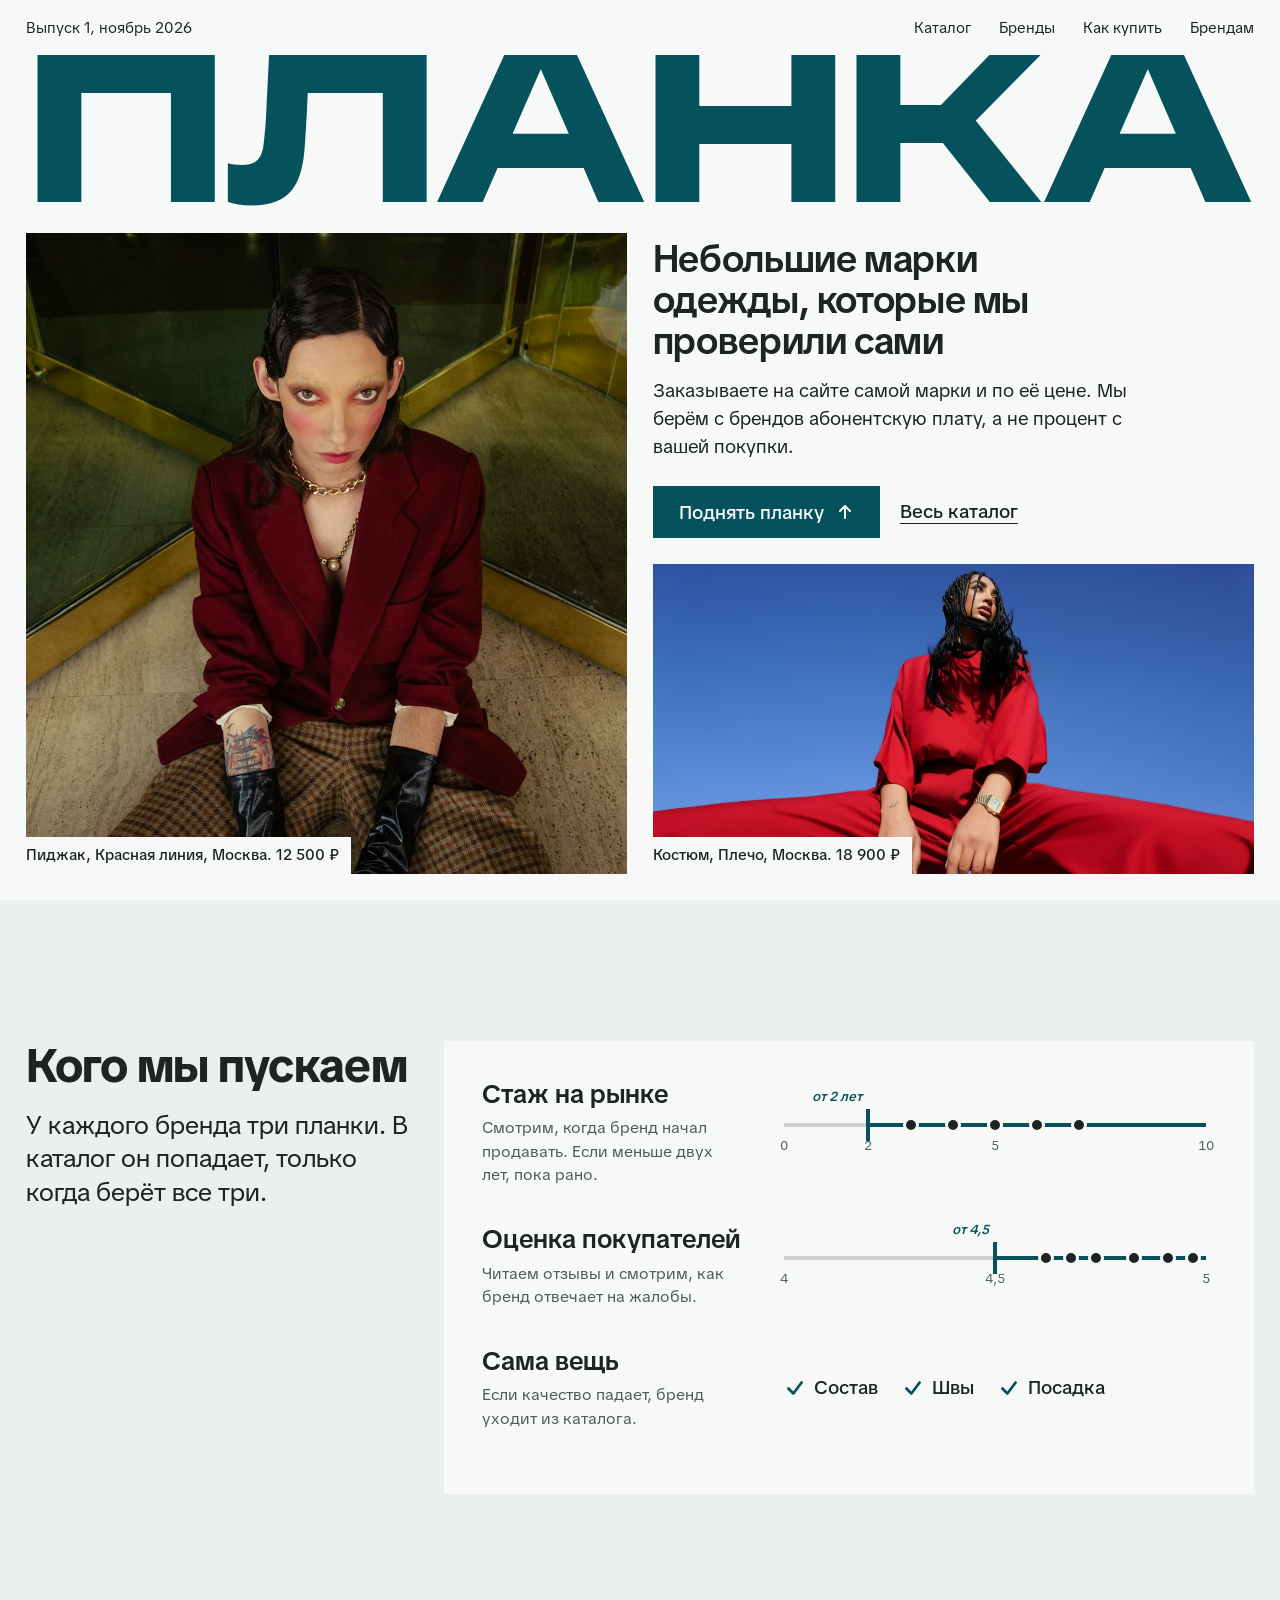
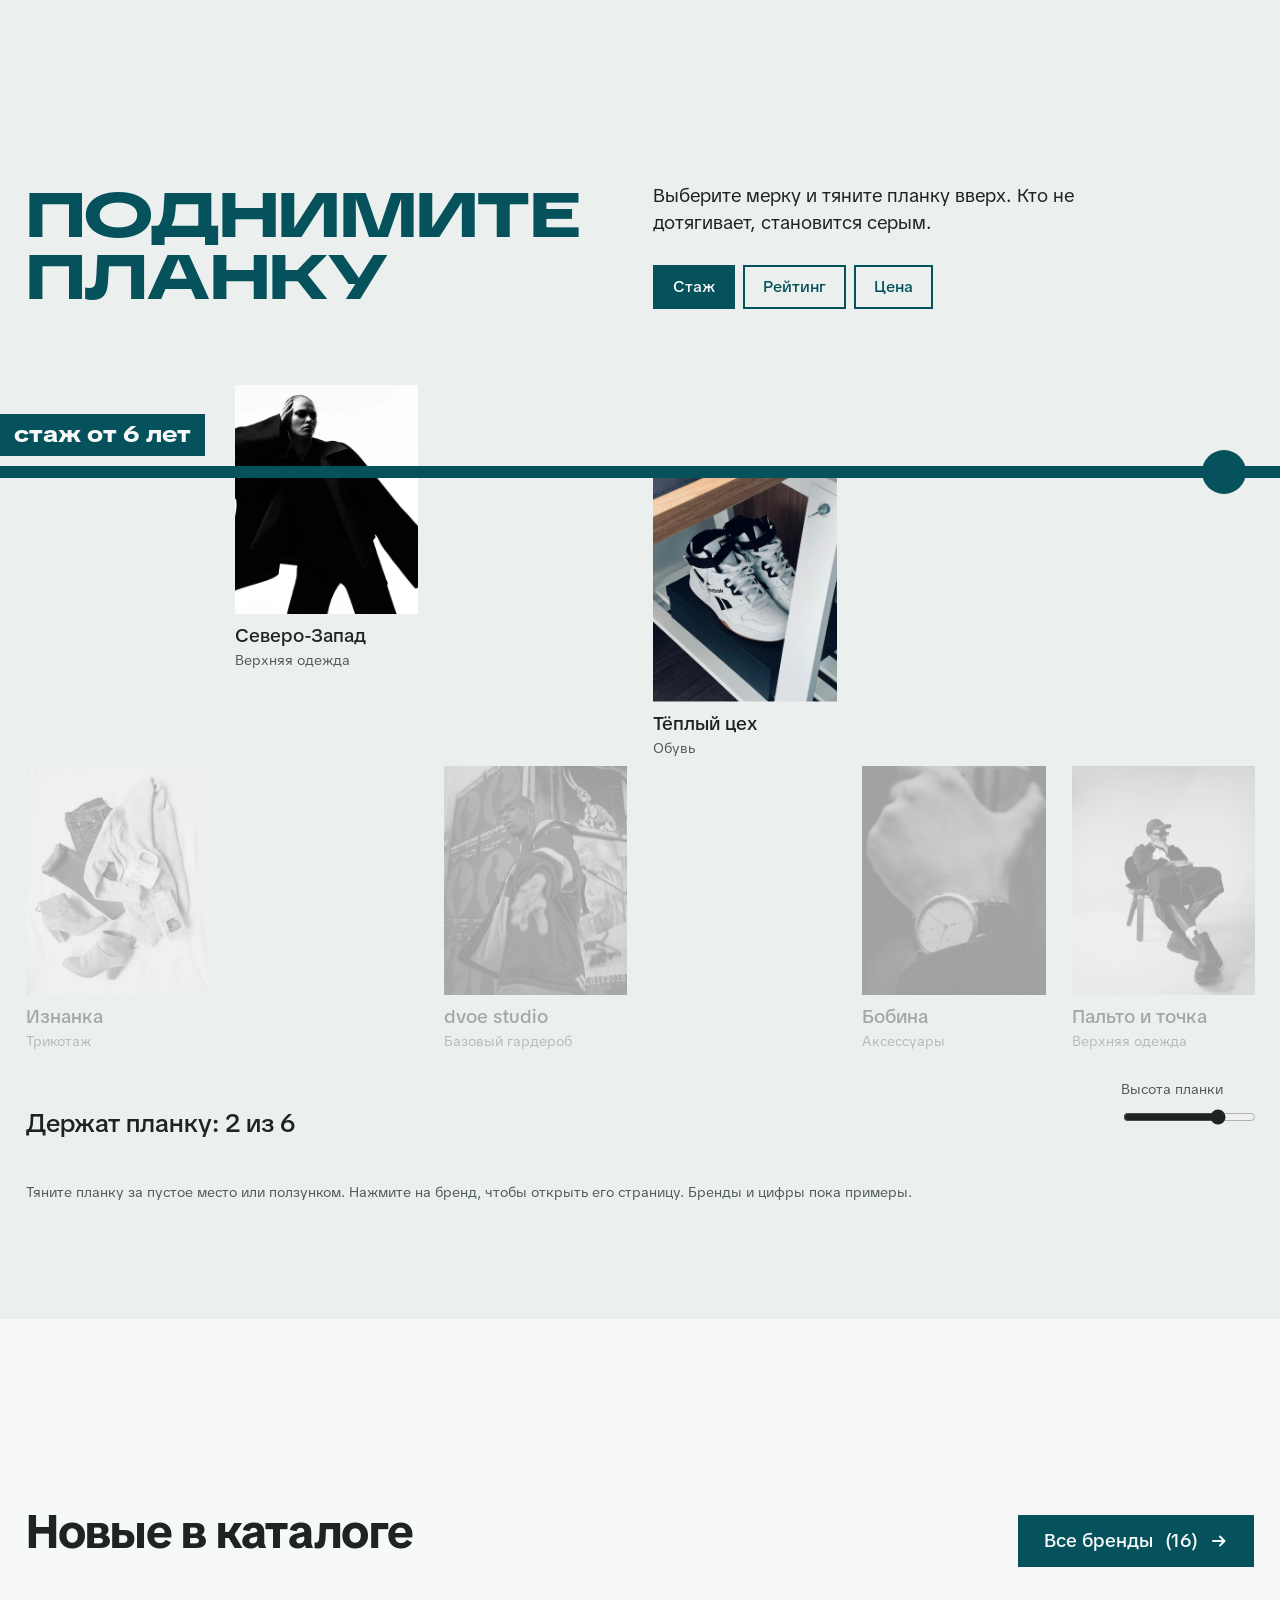
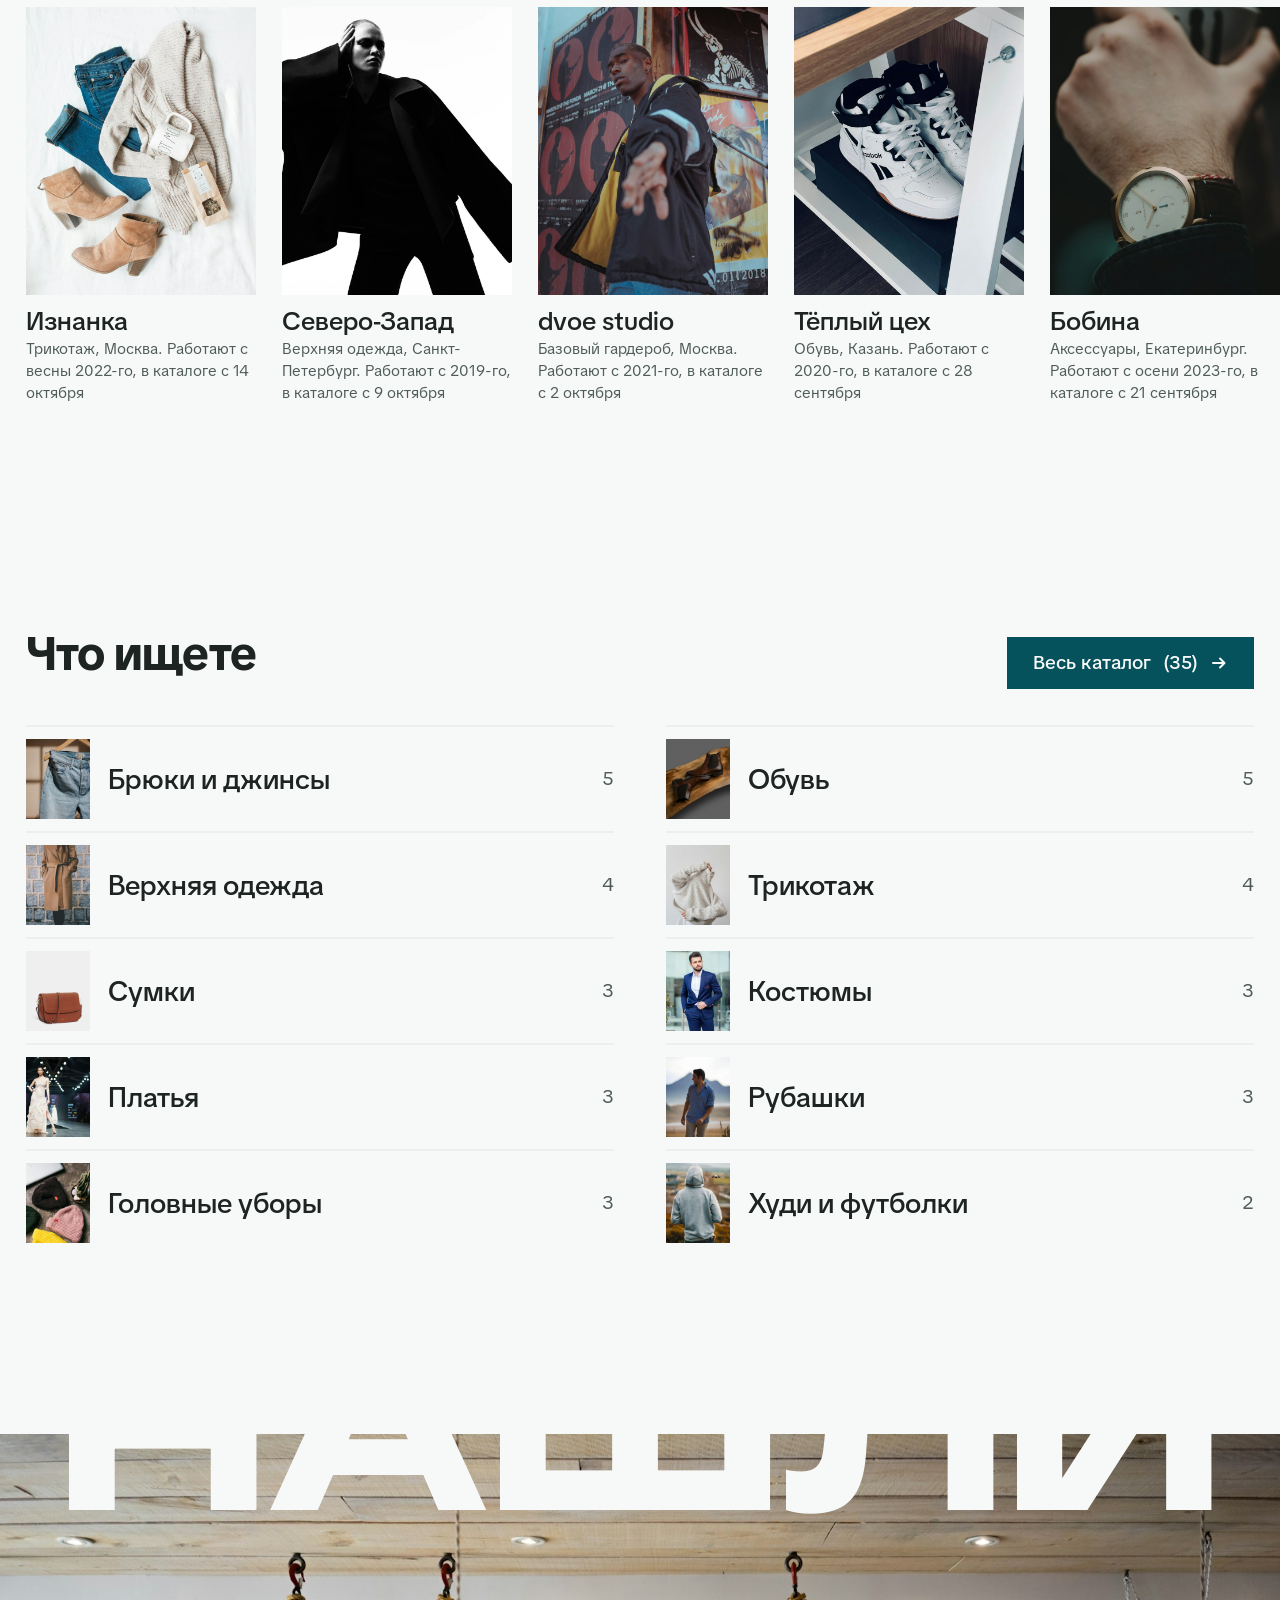
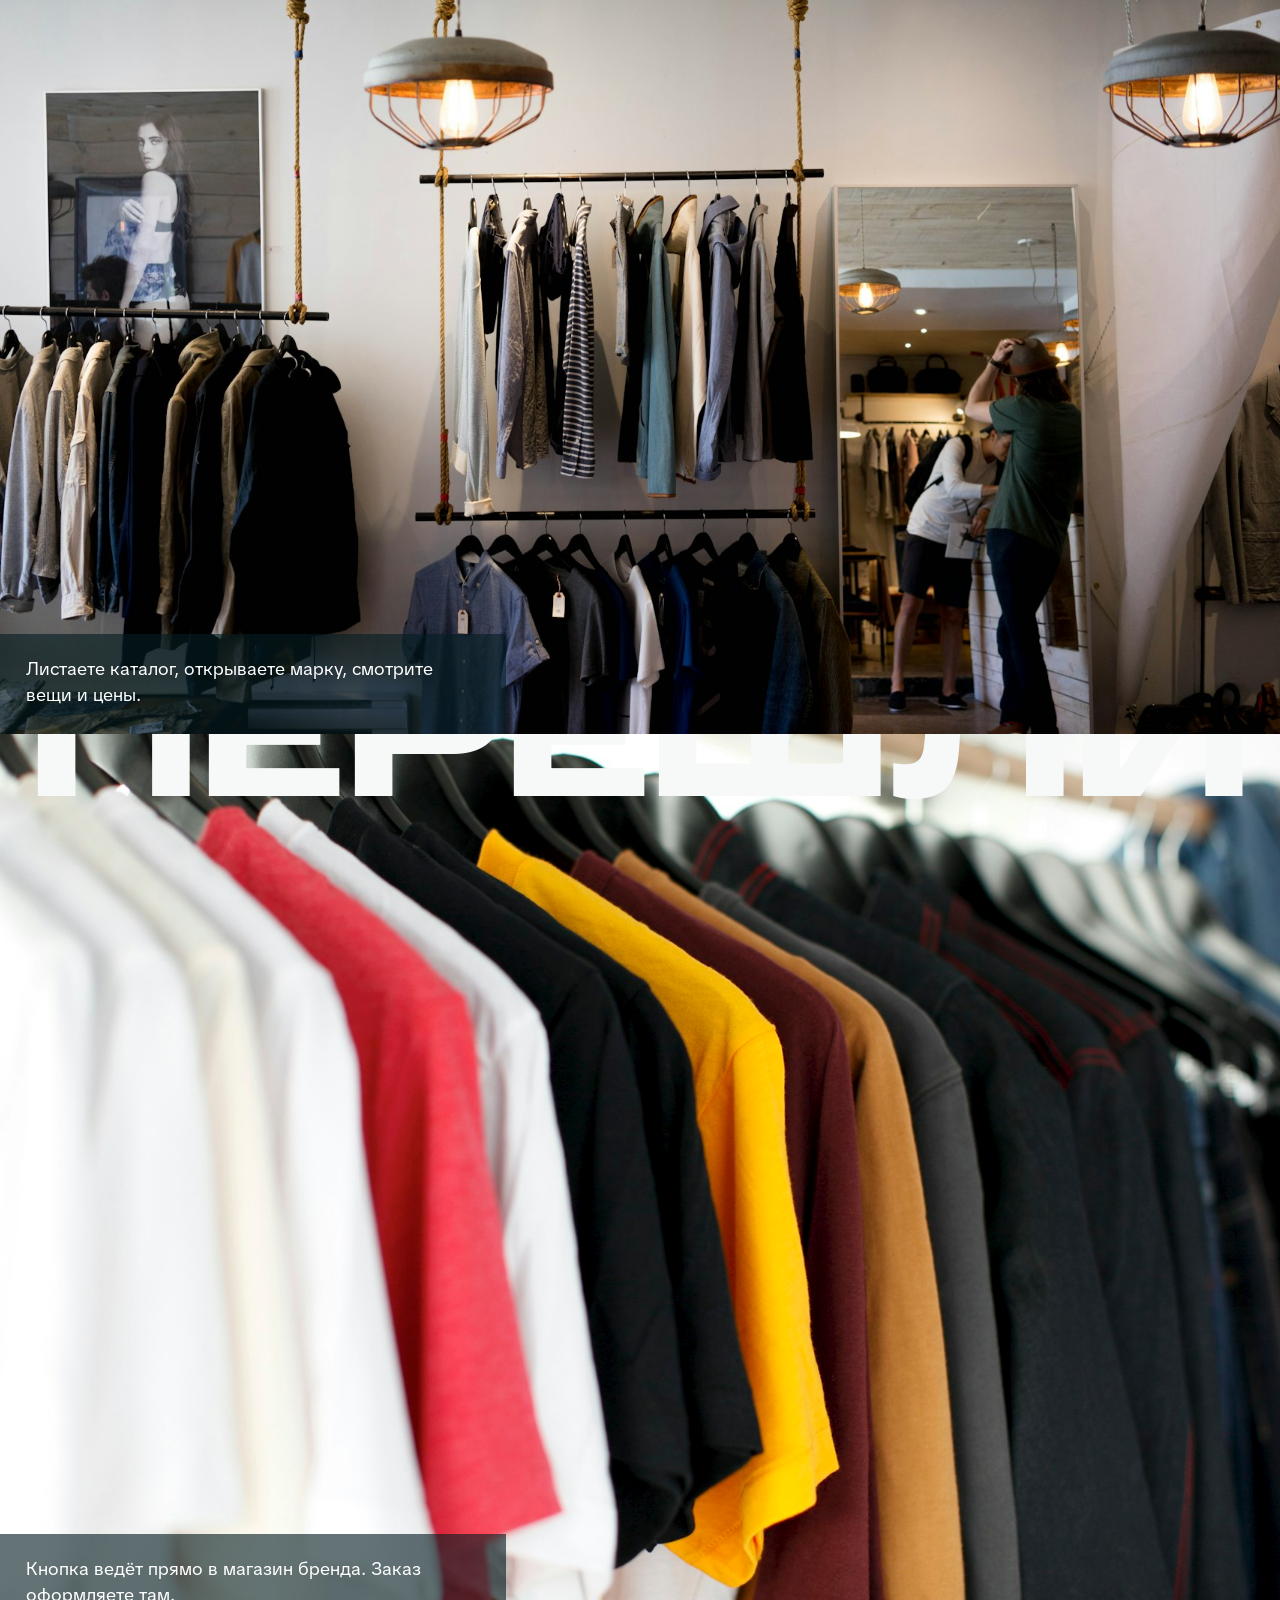
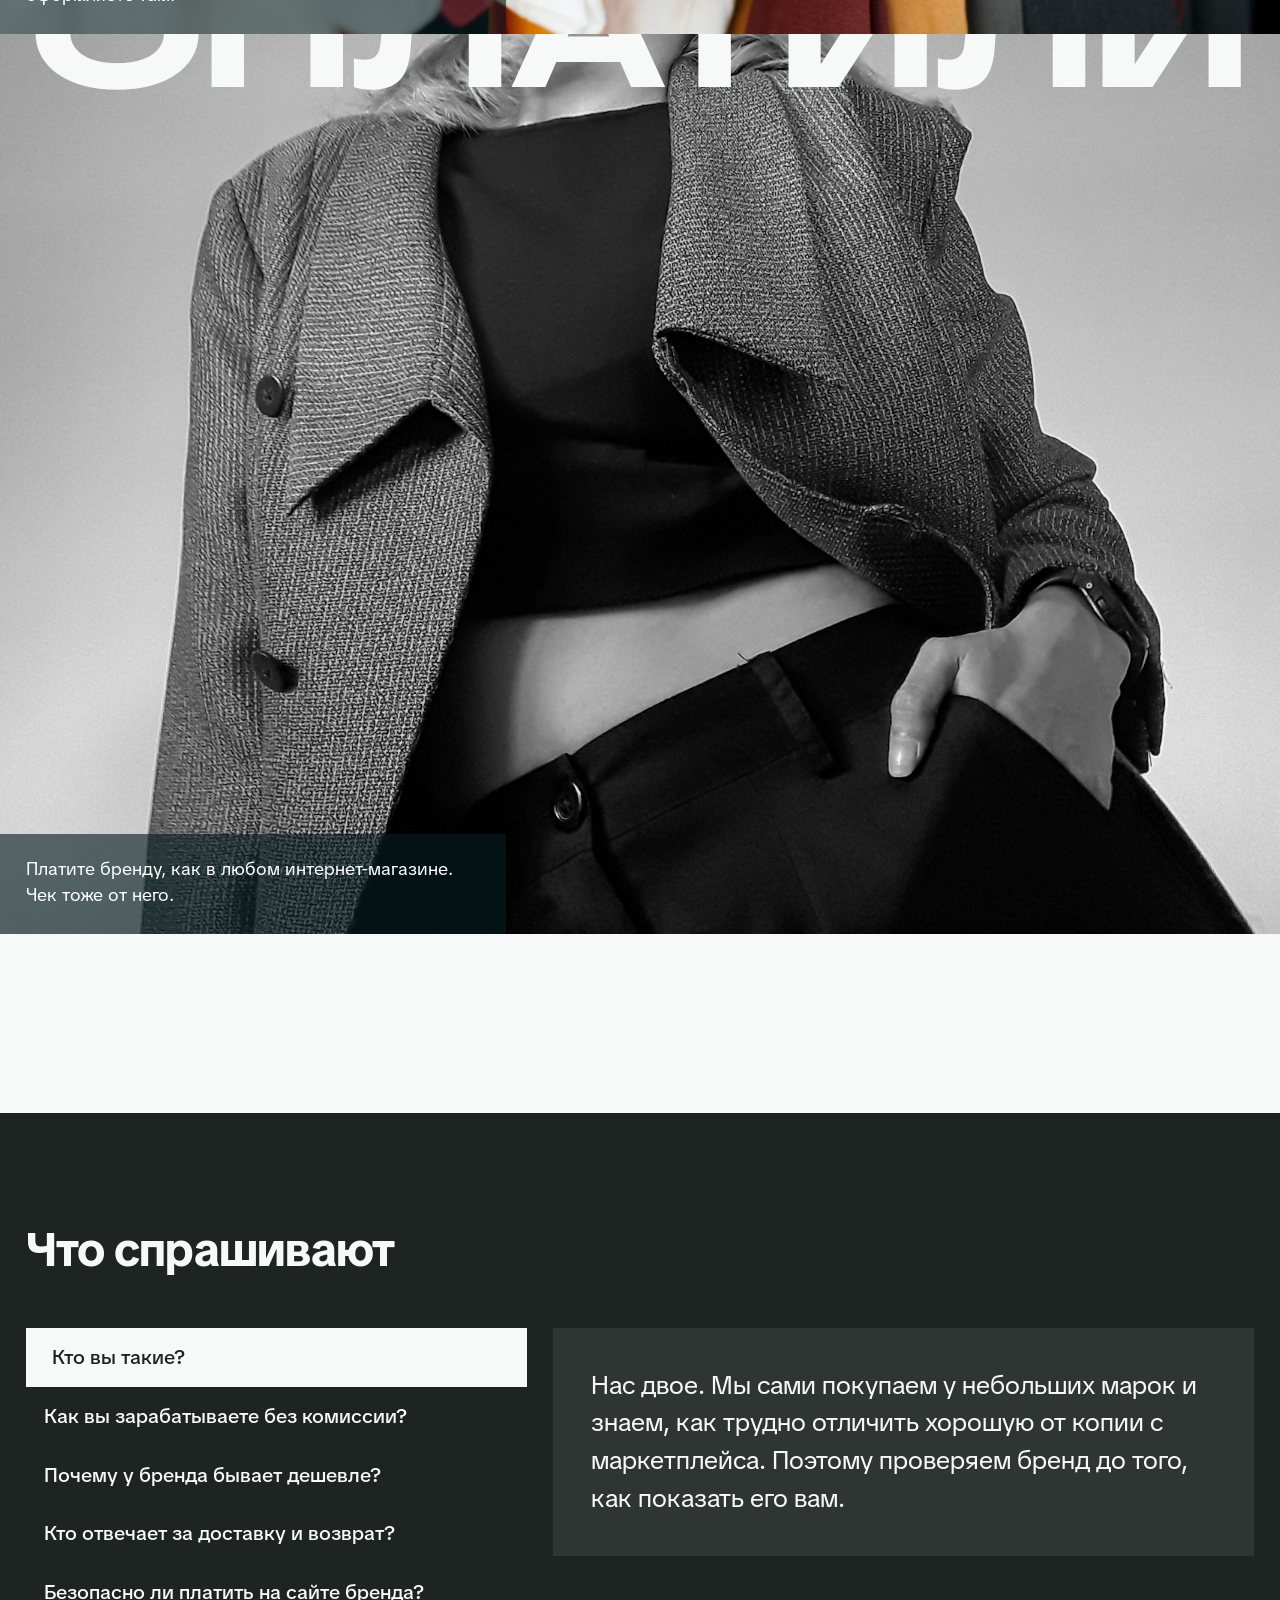
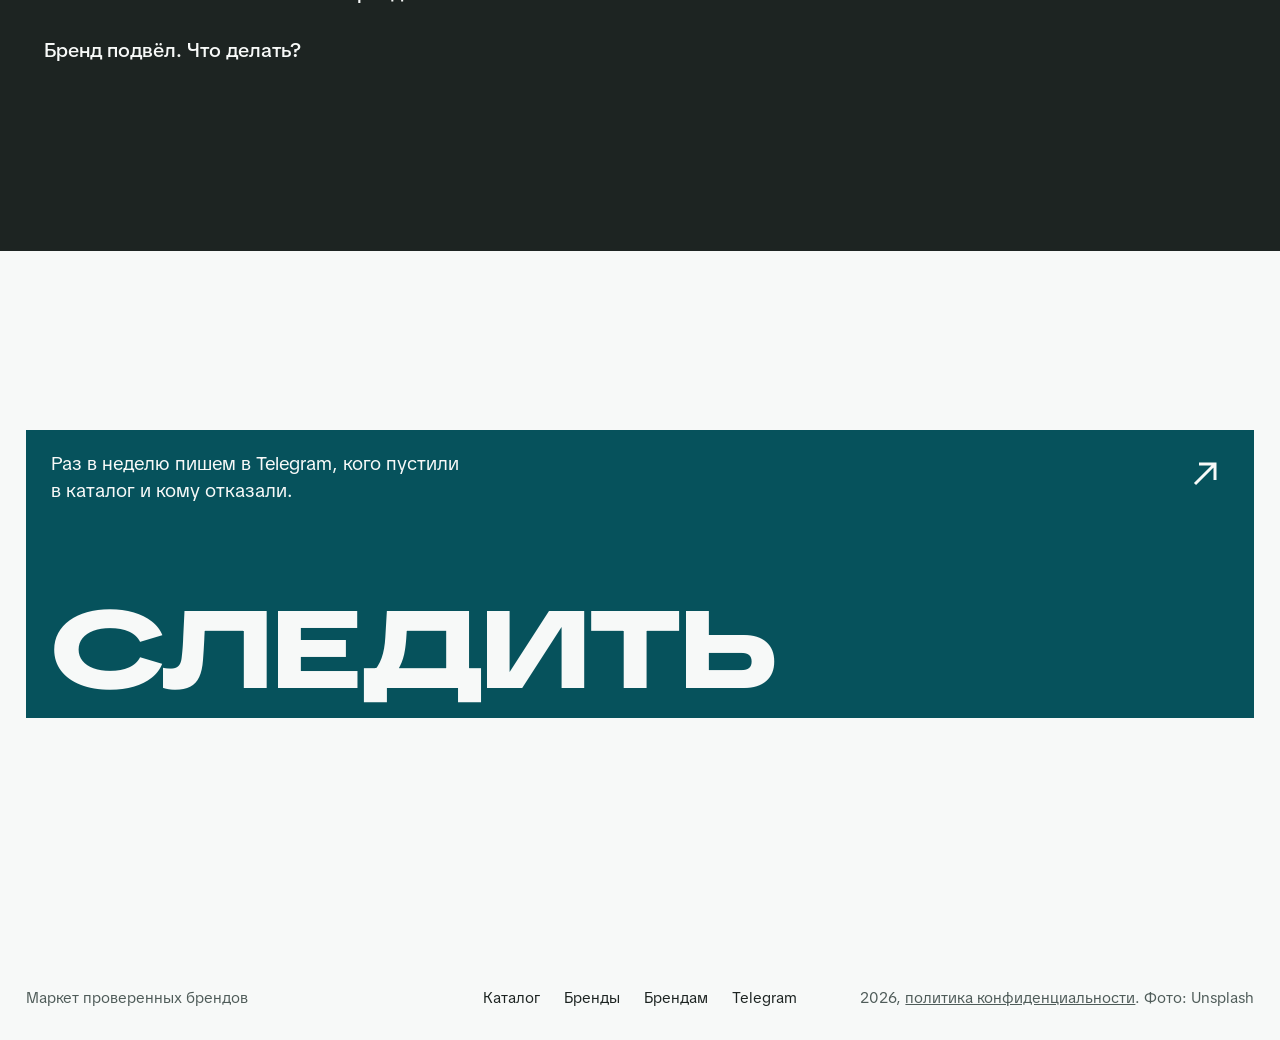
==== commit 19e84a39: "Бренды на «Поднимите планку» кликаются; выбор брендов для планки через bar в данных" ====
--- a/index.html
+++ b/index.html
@@ -17,7 +17,7 @@
 <link rel="preconnect" href="https://fonts.googleapis.com">
 <link rel="preconnect" href="https://fonts.gstatic.com" crossorigin>
 <link href="https://fonts.googleapis.com/css2?family=TikTok+Sans:wdth,wght@75..150,300..900&display=swap" rel="stylesheet">
-<link rel="stylesheet" href="planka.css?v=11">
+<link rel="stylesheet" href="planka.css?v=12">
 </head>
 <body>
 <header class="cover">
@@ -82,7 +82,7 @@
     <p class="count" id="count" aria-live="polite">Держат планку: 6 из 6</p>
     <label class="note">Высота планки<br><input type="range" id="range" min="0" max="100" value="0"></label>
   </div>
-  <p class="note">Бренды, фото и цифры здесь пока примеры. Нажмите на бренд, чтобы открыть его страницу.</p>
+  <p class="note">Тяните планку за пустое место или ползунком. Нажмите на бренд, чтобы открыть его страницу. Бренды и цифры пока примеры.</p>
 </section>
 
 <section class="list" id="all" aria-labelledby="all-h">
@@ -132,7 +132,7 @@
   <span>2026, <a href="privacy.html">политика конфиденциальности</a>. Фото: Unsplash</span>
 </footer>
 <script src="config.js?v=2"></script>
-<script src="data/brands.js?v=4"></script>
-<script src="app.js?v=8"></script>
+<script src="data/brands.js?v=5"></script>
+<script src="app.js?v=9"></script>
 </body>
 </html>
--- a/planka.css
+++ b/planka.css
@@ -487,3 +487,9 @@
   .pd-buy{position:fixed;left:var(--m);right:var(--m);bottom:16px;z-index:3;box-shadow:0 10px 24px -12px rgba(0,0,0,.5)}
 }
 @media (min-width:901px){.fbtn{display:none}.shop-tools{justify-content:flex-end}}
+.jumper{cursor:pointer}
+.jumper .ph{position:relative}
+.jumper .ph::after{content:"Открыть бренд";position:absolute;left:0;right:0;bottom:0;padding:8px 10px;background:var(--teal);color:var(--bg);font-size:14px;font-weight:500;transform:translateY(100%);transition:transform .3s var(--ease)}
+a.jumper:hover .ph::after,a.jumper:focus-visible .ph::after{transform:none}
+a.jumper:hover b{text-decoration:underline;text-underline-offset:4px}
+@media (max-width:900px){.jumper .ph::after{display:none}}
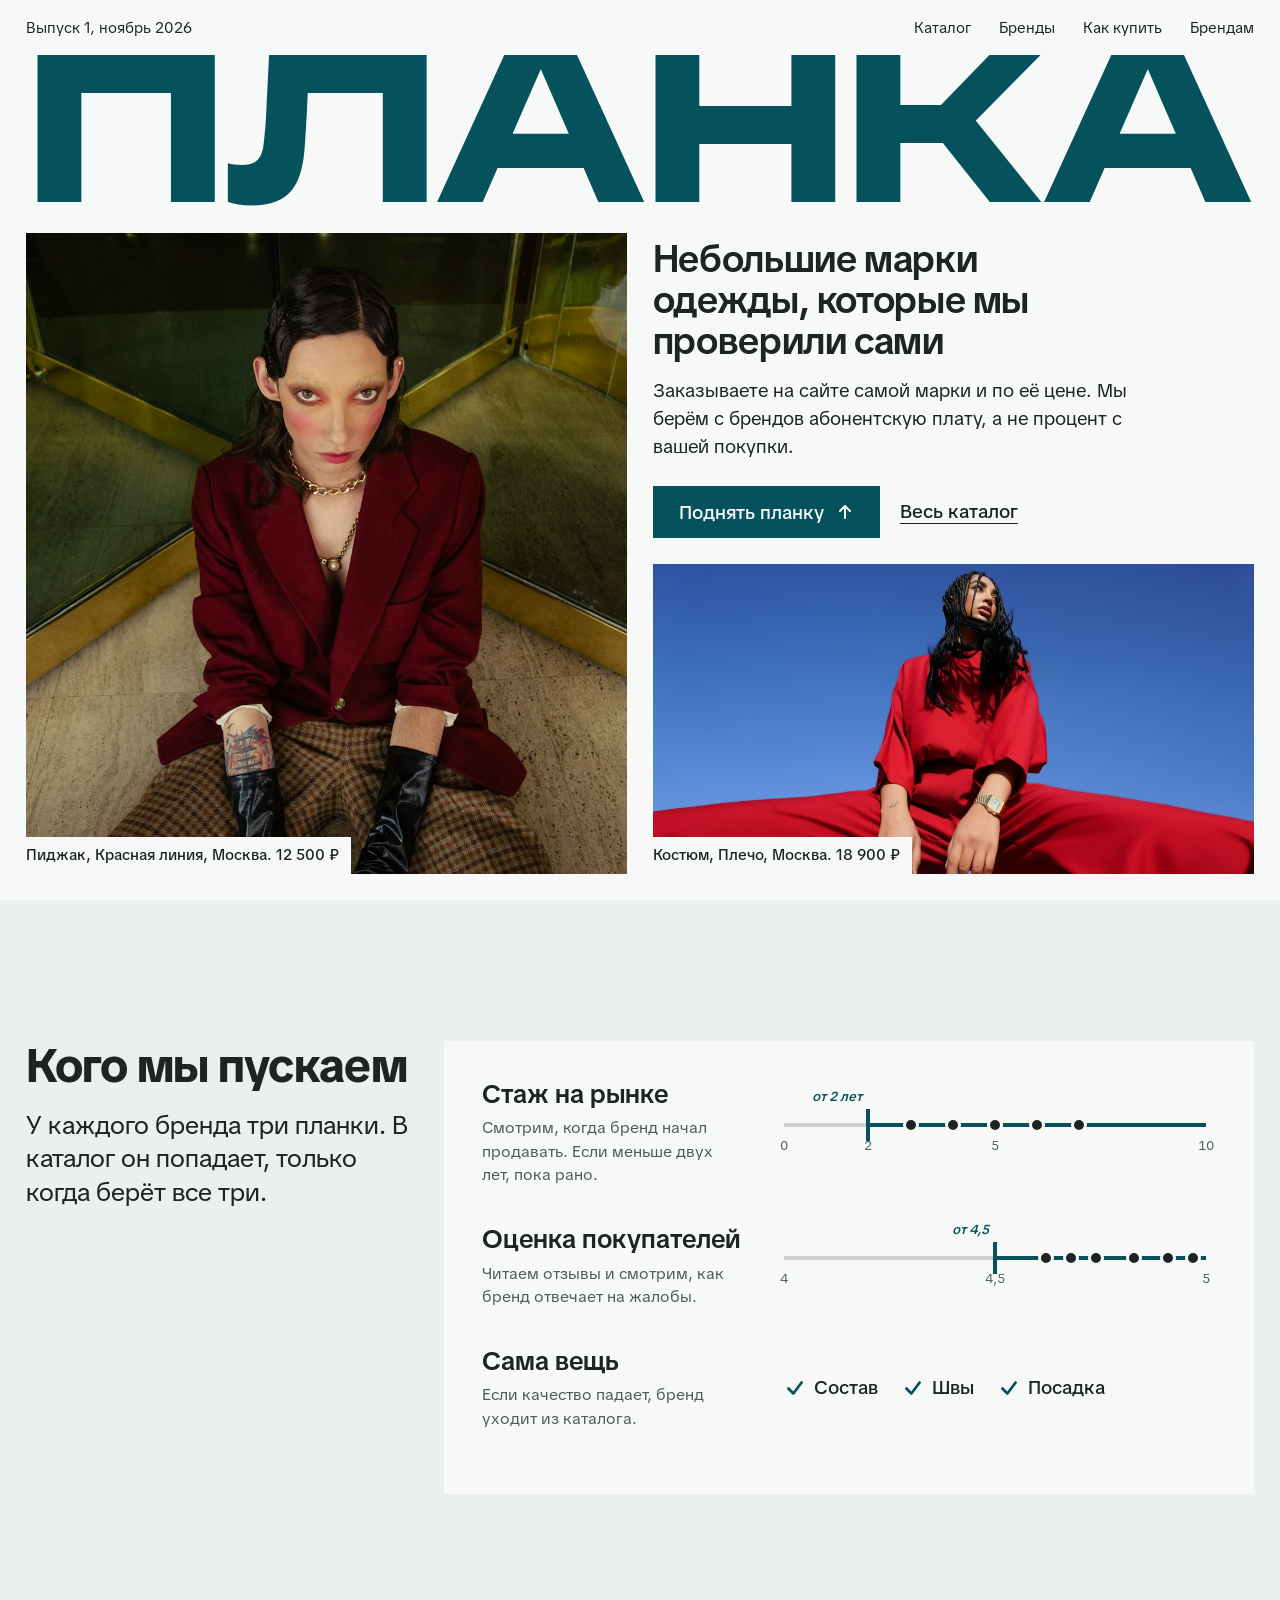
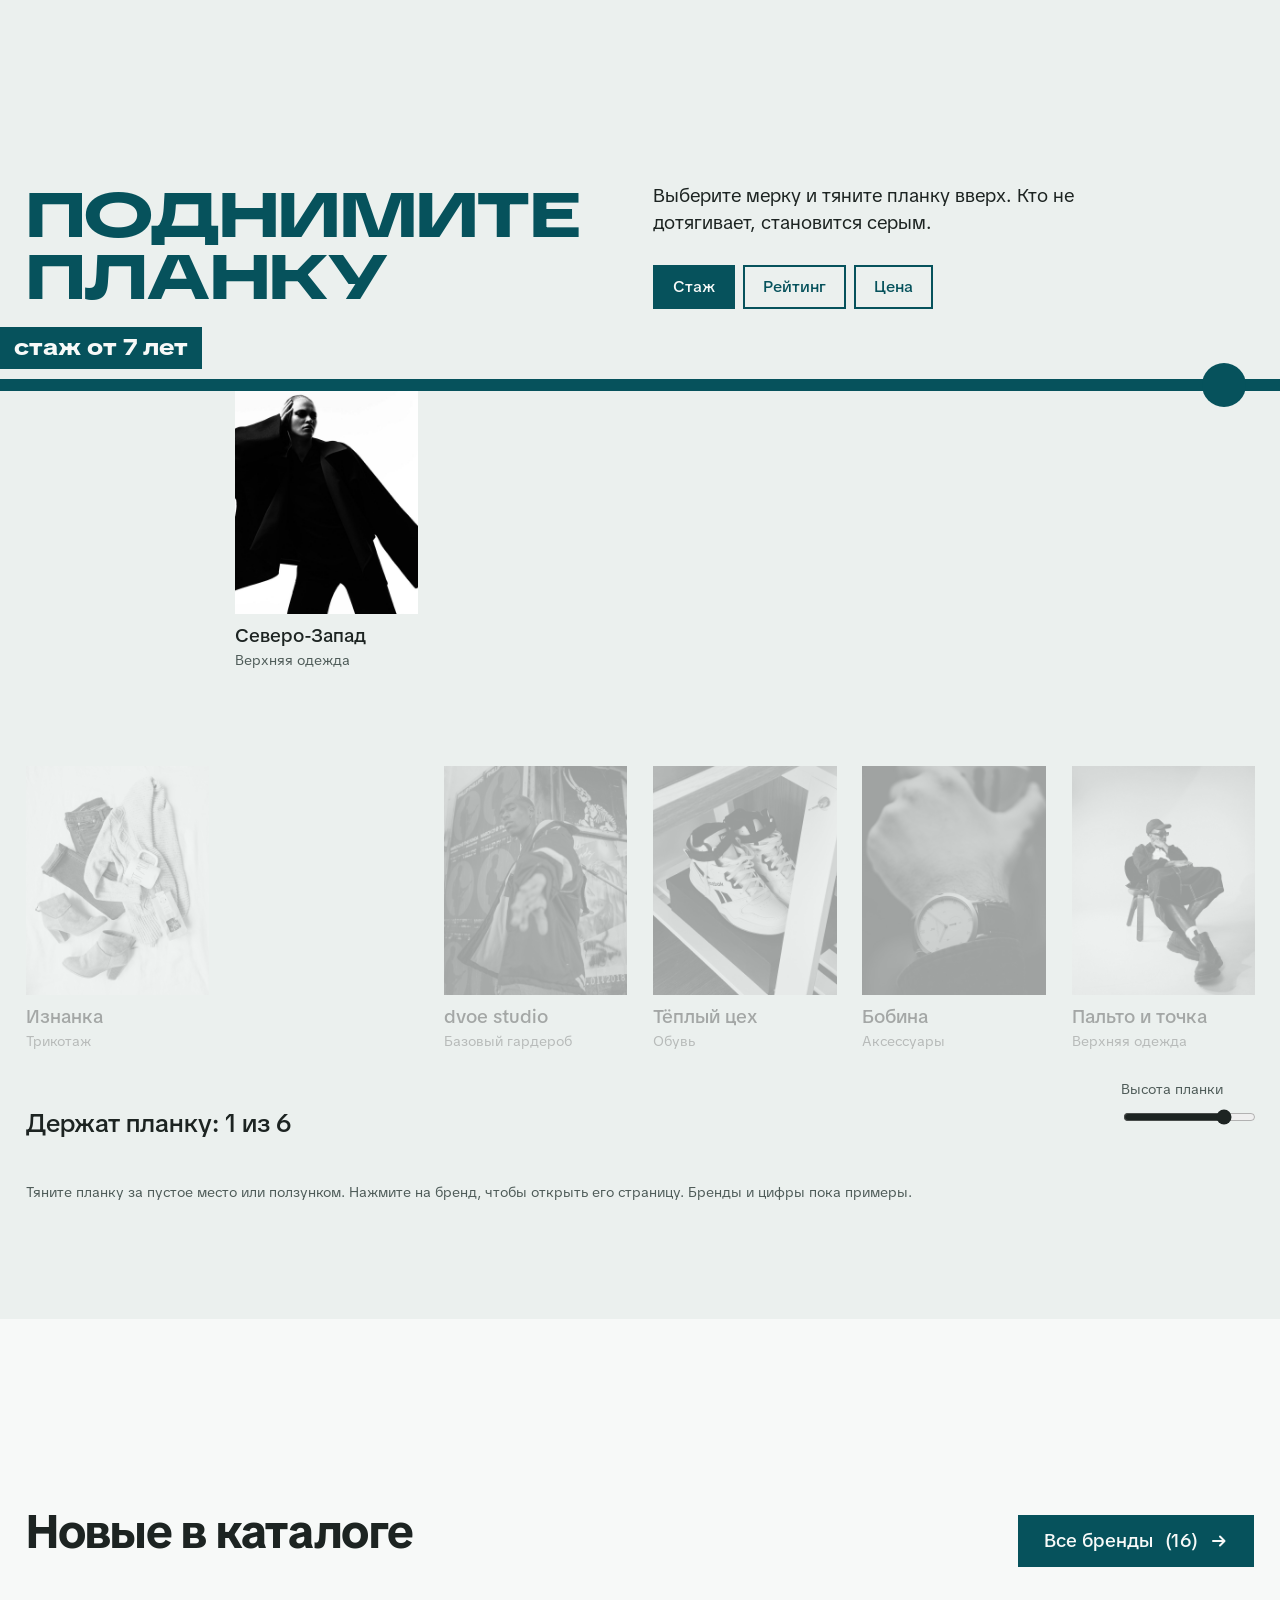
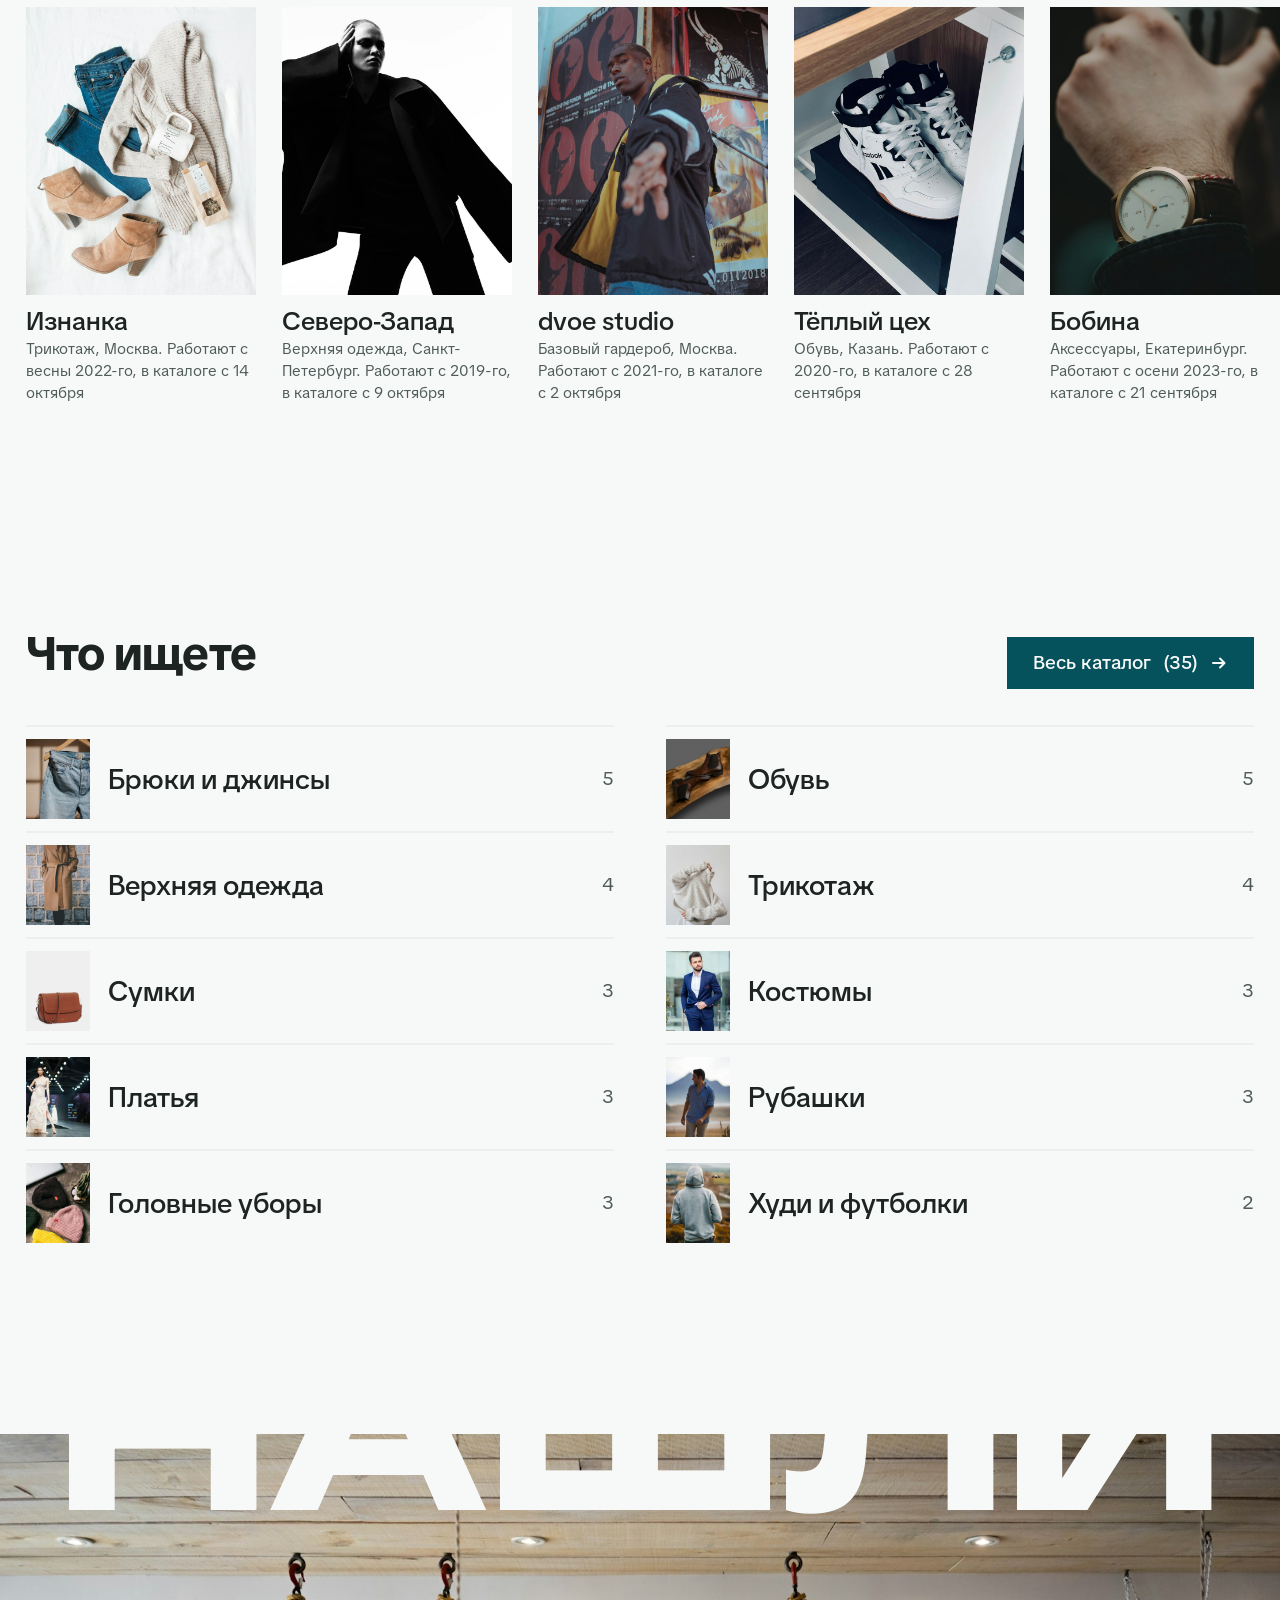
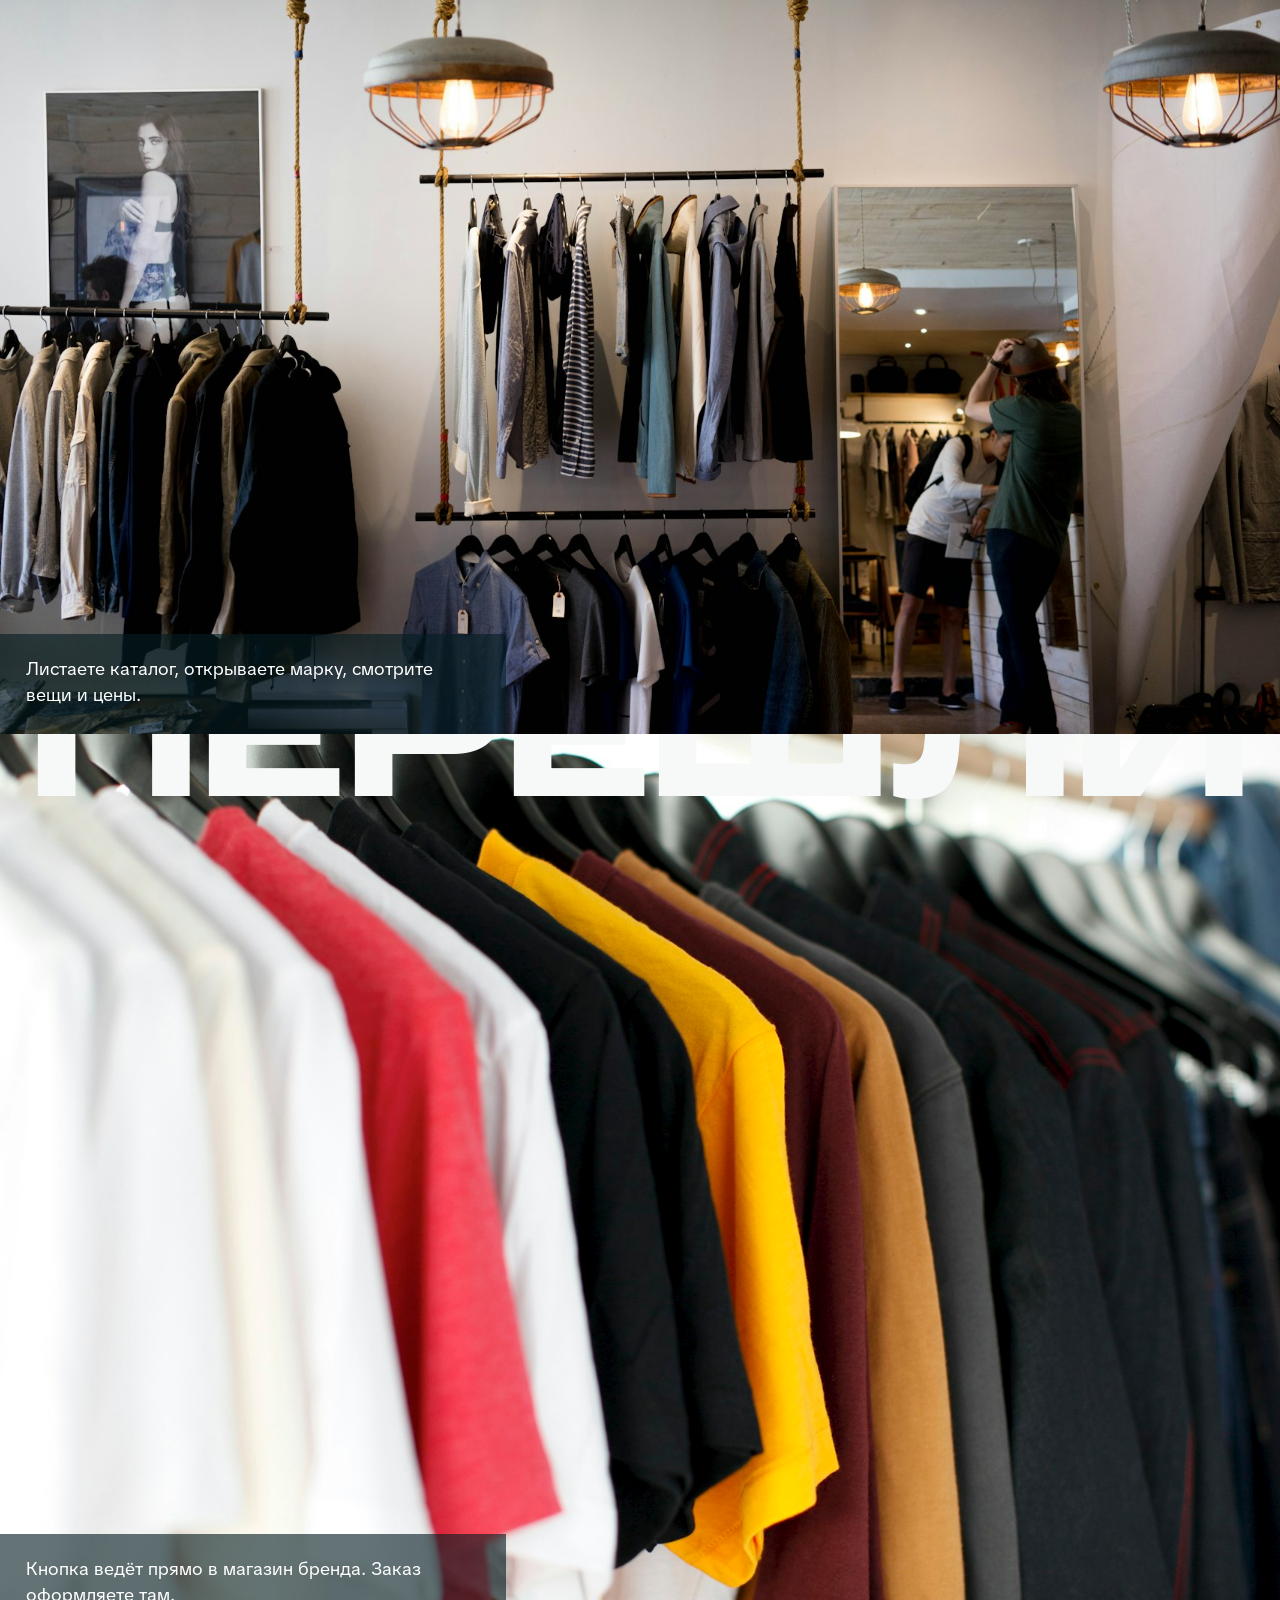
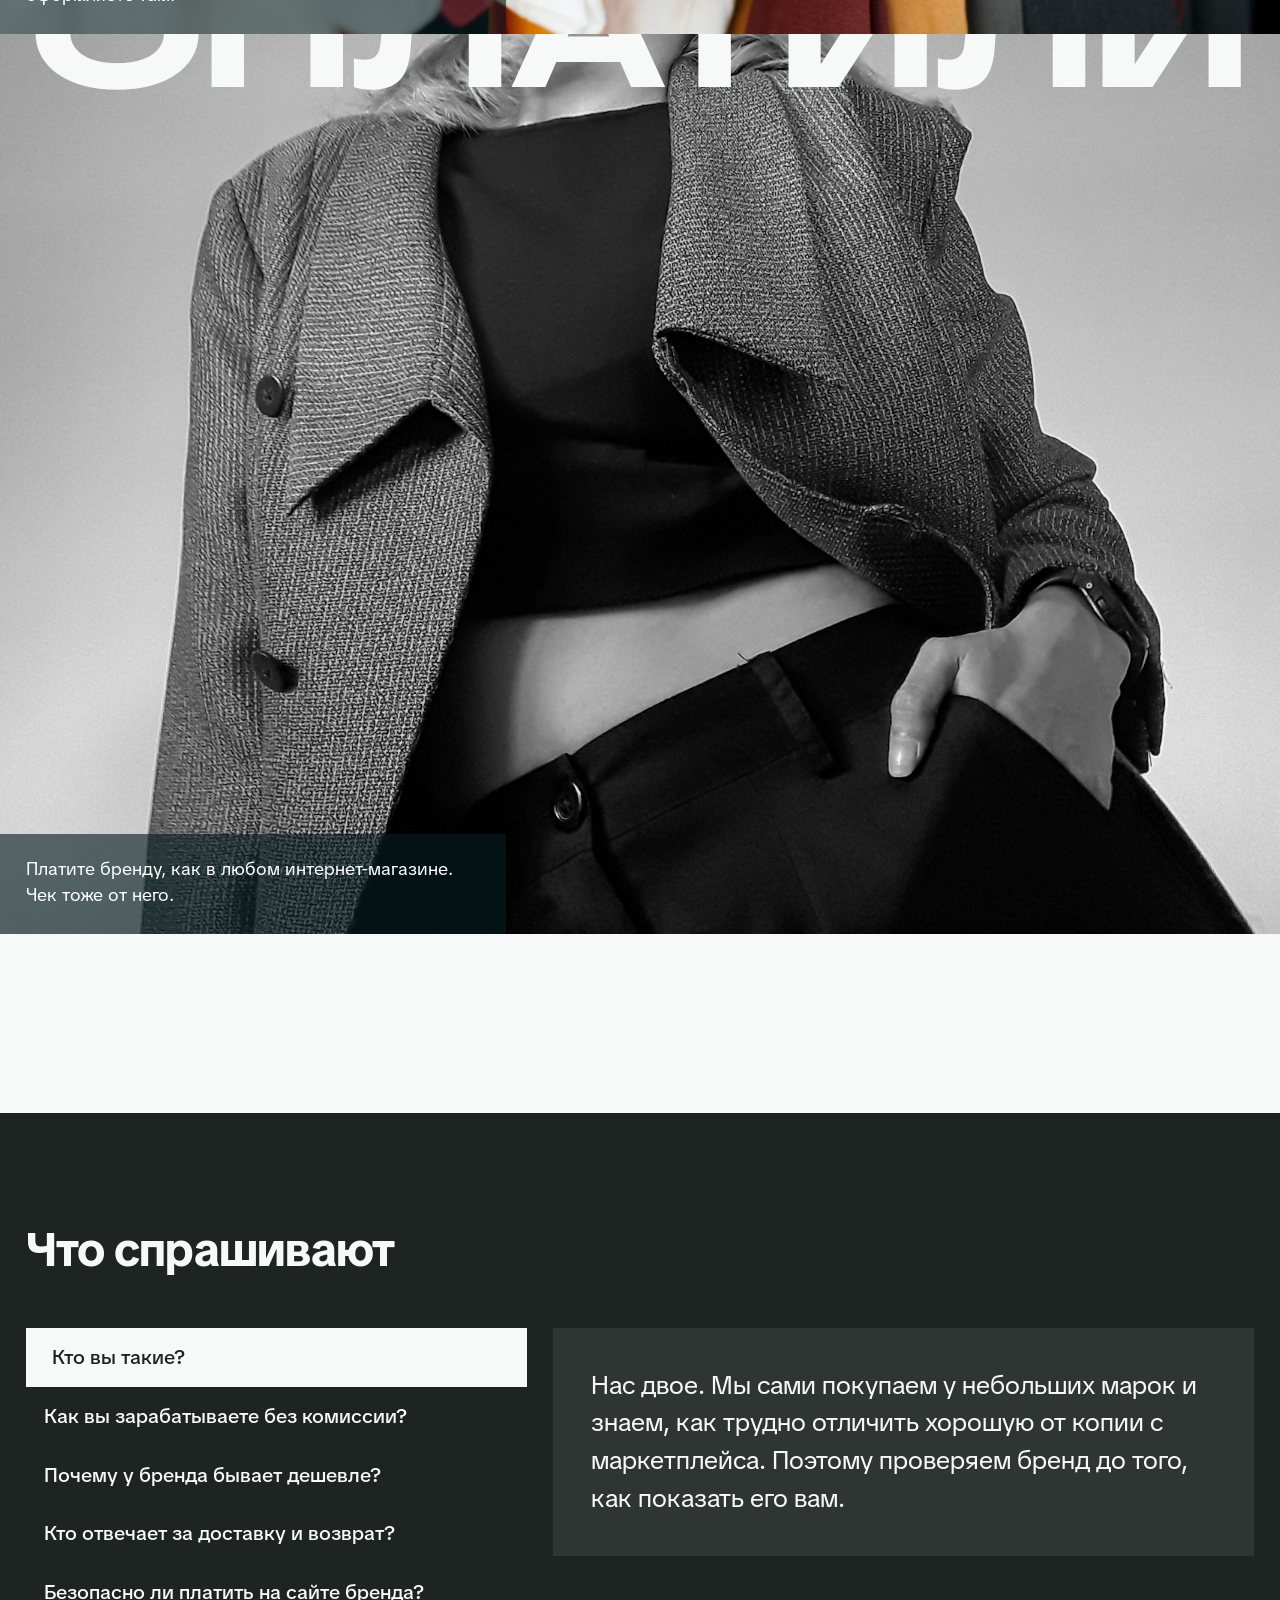
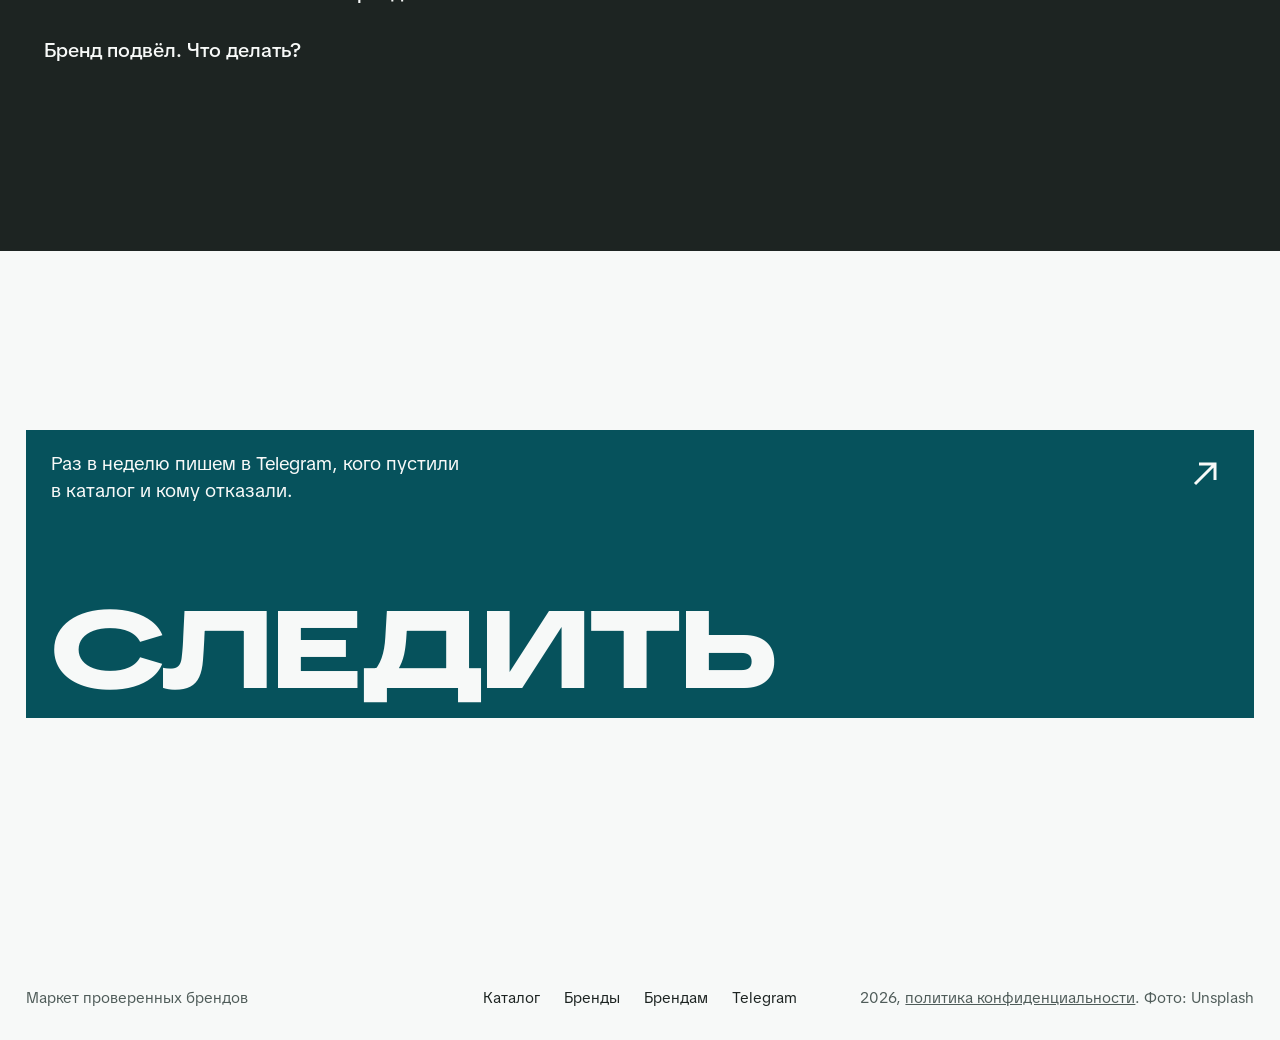
==== commit 131e174a: "Бренды на планке кликаются и после перетаскивания" ====
--- a/index.html
+++ b/index.html
@@ -133,6 +133,6 @@
 </footer>
 <script src="config.js?v=2"></script>
 <script src="data/brands.js?v=5"></script>
-<script src="app.js?v=9"></script>
+<script src="app.js?v=10"></script>
 </body>
 </html>
